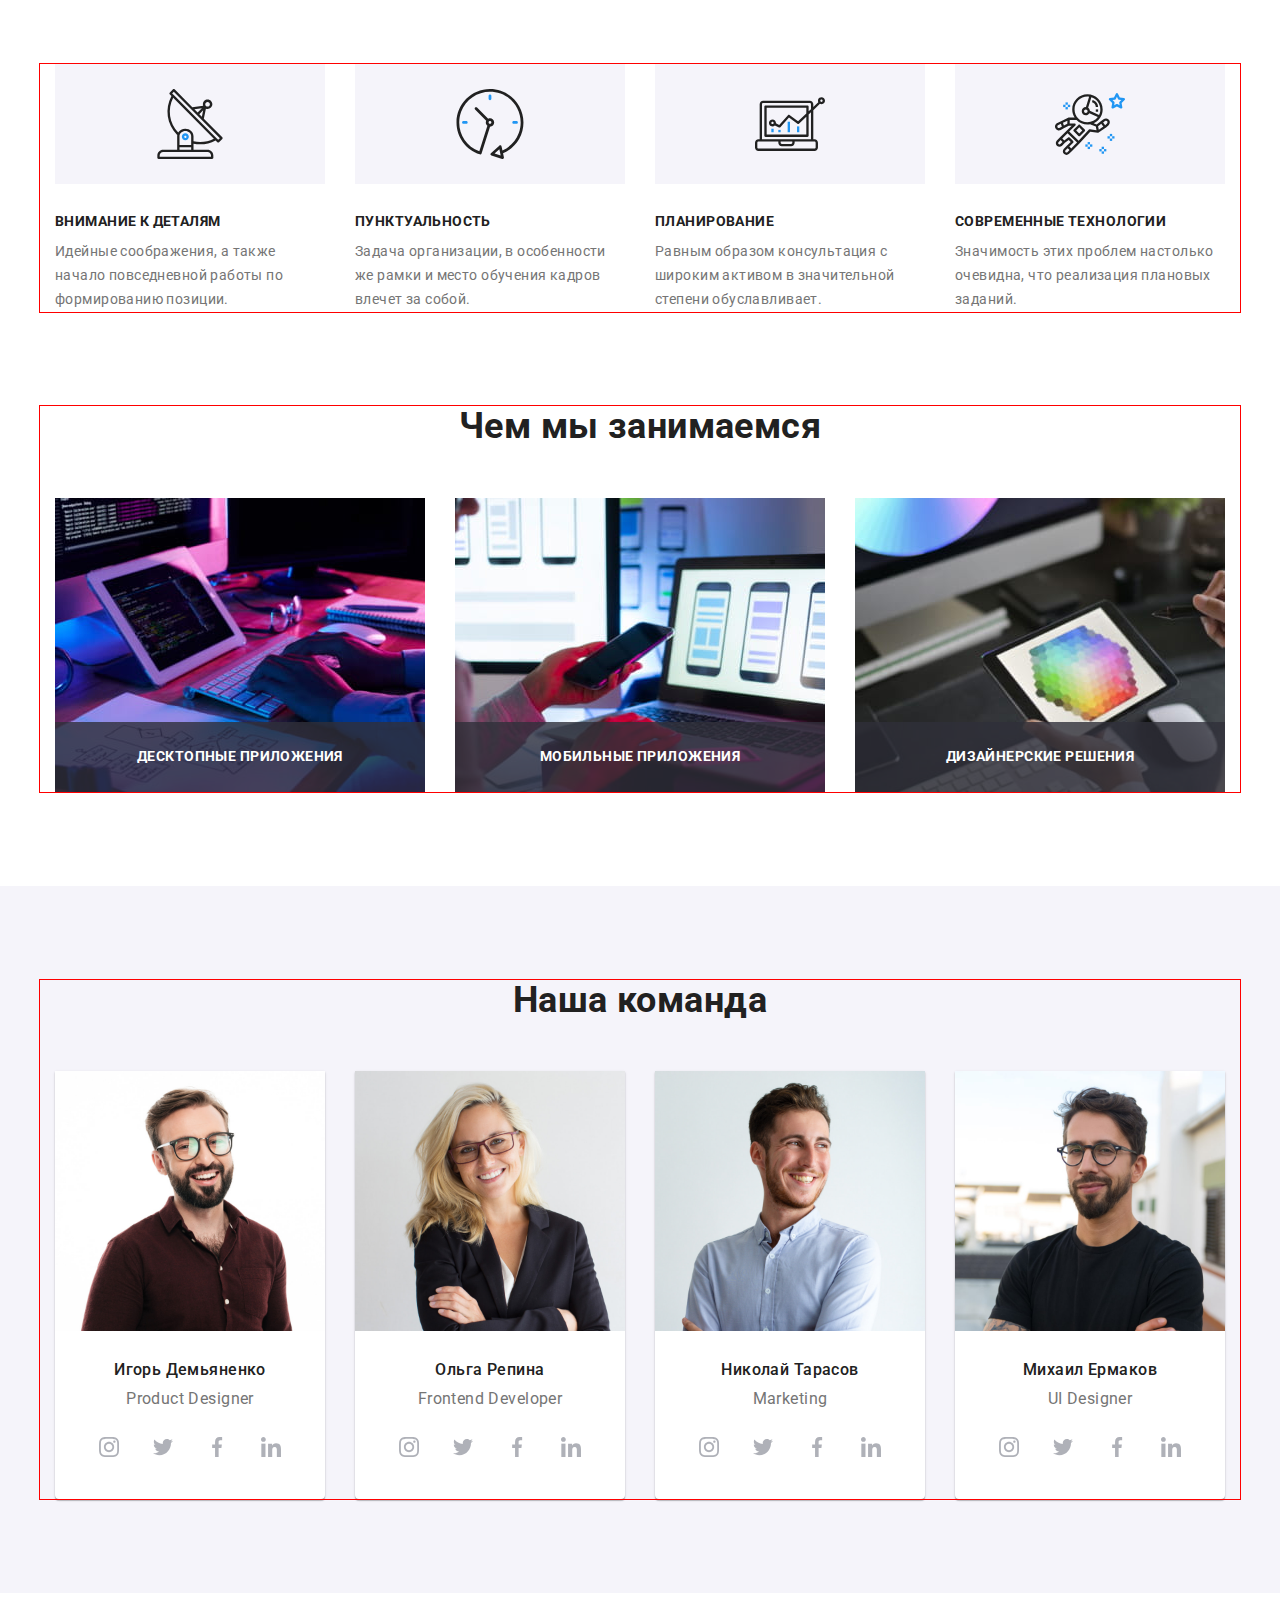
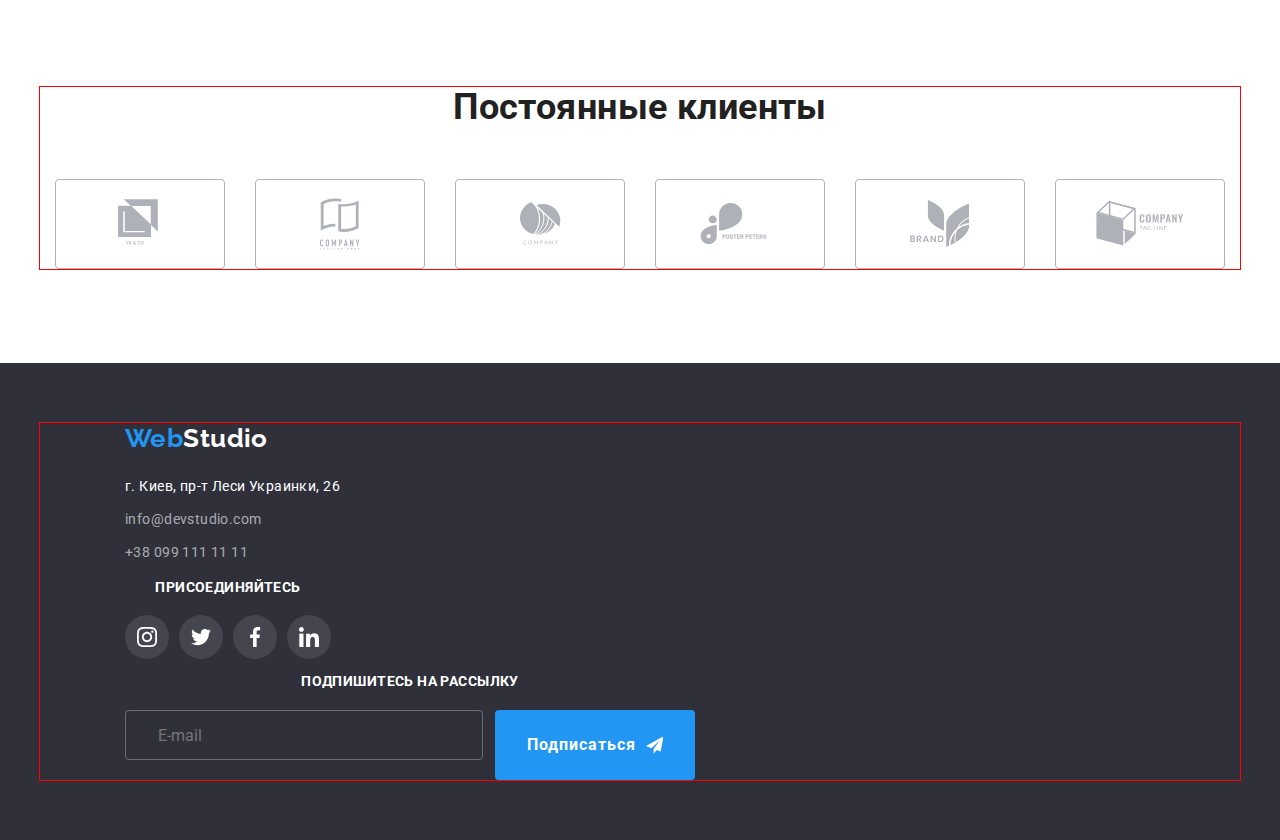
==== index.html @ ced97979 "adds" ====
<!DOCTYPE html>
<html lang="ru">
<head>
    <meta charset="UTF-8">
    <meta http-equiv="X-UA-Compatible" content="IE=edge">
    <meta name="viewport" content="width=device-width, initial-scale=1.0">
    <title>Студия</title>
    <link rel="preconnect" href="https://fonts.gstatic.com">
    <link href="https://fonts.googleapis.com/css2?family=Raleway:wght@700&family=Roboto:wght@400;500;700;900&display=swap"
        rel="stylesheet" />
    <link rel="stylesheet" href="https://cdnjs.cloudflare.com/ajax/libs/modern-normalize/0.2.0/modern-normalize.min.css" />
    <link rel="stylesheet" href="./css/main.min.css"/>
</head>

<body class="modal-open">
  <!--Шапка сайта-->
  <!-- <header class="header">
      <div class="container header-content">
        <nav class="all-nav">
            <a class="logo" href="./index.html"><span class="logo--web">Web</span>Studio</a>
            <ul class="list nav-list">
                <li class="nav-list__item"><a href="./index.html" class="nav-list__link link link--current">Студия</a></li>
                <li class="nav-list__item"><a href="./portfolio.html" class="nav-list__link link">Портфолио</a></li>
                <li class="nav-list__item"><a href="#our-contacts" class="nav-list__link link" >Контакты</a></li>
            </ul>
        </nav>
        
        <ul class="list contacts-list">
            <li class="contacts-list__item"><a class="contacts contacts-list__link" href="mailto:info@devstudio.com">
                <svg class="contacts-list__icon" width="16px" height="12px"> 
                    <use href="./images/sprite.svg#icon-envelope"></use>
                </svg>
                info@devstudio.com</a></li>
            <li class="contacts-list__item"><a class="contacts contacts-list__link" href="tel:+380961111111">
                <svg class="contacts-list__icon" width="10px" height="16px">
                    <use href="./images/sprite.svg#icon-tel"></use>
                </svg>
                +38 096 111 11 11</a></li>
        </ul>
      </div>
  </header>   -->

  <main>
    <!--Герой-->
    <!-- <section class="hero overlay">
        <div class="container">
            <h1 class="hero__title">Эффективные решения для вашего бизнеса</h1>
            <button data-modal-open class="button button--order" type="button">Заказать услугу</button>
        </div> -->
        
    <!-- </section> -->
    
    <!--Преимущества-->
    <section class="section">
        <div class="container">
            <h2 class="visually-hidden">Наши преимущества</h2>
            
            <ul class="list benefits-list grid ">
                <li class="benefits-list__item icon-antenna grid__item">
                    <h3 class="benefits-list__header">Внимание к деталям</h3>
                    <p>
                        Идейные соображения, а также начало повседневной работы по формированию позиции.
                    </p>
                </li>
                <li class="benefits-list__item icon-clock grid__item">
                    <h3 class="benefits-list__header">Пунктуальность</h3>
                    <p>
                        Задача организации, в особенности же рамки и место обучения кадров влечет за собой.
                    </p>
                </li>
                <li class="benefits-list__item icon-diagram grid__item">
                    <h3 class="benefits-list__header">Планирование</h3>
                    <p>
                        Равным образом консультация с широким активом в значительной степени обуславливает.
                    </p>
                </li>
                <li class="benefits-list__item icon-astronaut grid__item">
                    <h3 class="benefits-list__header">Современные технологии</h3>
                    <p>
                        Значимость этих проблем настолько очевидна, что реализация плановых заданий.
                    </p>
                </li>
            </ul>
        </div>
        
    </section>
    
    <!--Чем мы занимаемся-->
    <section class="work-examples">
       <div class="container">
           <h2 class="section-title">Чем мы занимаемся</h2>
    <ul class="list work-examples__list">
        <li class="work-examples__item"><img  src="./images/box1.jpg" alt="Процесс создания сайта" width="370" />
        <div class="work-examples__text-box">
            <p class="work-examples__text">десктопные приложения</p>
        </div>
        </li>
        <li class="work-examples__item"><img src="./images/box2.jpg" alt="Оптимизация сайта под мобильный телефон" width="370" />
        <div class="work-examples__text-box">
            <p class="work-examples__text">мобильные приложения</p>
        </div>
        </li>
        <li class="work-examples__item"><img src="./images/box3.jpg" alt="Выбор цвета на планшете" width="370" />
        <div class="work-examples__text-box">
            <p class="work-examples__text">дизайнерские решения</p>
        </div>
        </li>
    </ul>
</div>
    </section>
    
    <!--Наша команда-->
    <section class="section team">
        <div class="container">
            <h2 class="section-title">Наша команда</h2>
            <ul class="list team__list grid">
                <li class="team__item grid__item">
                    <img src="./images/img1.jpg" alt="Игорь Демьяненко" width="270" />
                    <div class="team__footer">
                        <h3 class="team__name">Игорь Демьяненко</h3>
                        <p class="team__position" lang="en">Product Designer</p>
                        <ul class="list social-links">
                            <li class="social-links__item">
                                <a class="social-links__link" href="" aria-label="Ссылка на instagram" target="blank" rel="noreferrer noopener">
                                    <svg class="social-links__icon" width="20px" height="20px">
                                        <use href="./images/sprite.svg#icon-instagram"></use>
                                    </svg>
                                </a>
                            </li>
                            <li class="social-links__item">
                                <a class="social-links__link" href="" aria-label="Ссылка на twitter" target="blank" rel="noreferrer noopener">
                                    <svg class="social-links__icon" width="20px" height="20px">
                                        <use href="./images/sprite.svg#icon-twitter"></use>
                                    </svg>
                                </a>
                            </li>
                            <li class="social-links__item">
                                <a class="social-links__link" href="" aria-label="Ссылка на facebook" target="blank" rel="noreferrer noopener">
                                    <svg class="social-links__icon" width="20px" height="20px">
                                        <use href="./images/sprite.svg#icon-facebook"></use>
                                    </svg>
                                </a>
                            </li>
                            <li class="social-links__item">
                                <a class="social-links__link" href="" aria-label="Ссылка на linkedin" target="blank" rel="noreferrer noopener">
                                    <svg class="social-links__icon" width="20px" height="20px">
                                        <use href="./images/sprite.svg#icon-linkedin"></use>
                                    </svg>
                                </a>
                            </li>
                        </ul>
                    </div>
                   
                </li>
                <li class="team__item grid__item">
                    <img src="./images/img2.jpg" alt="Ольга Репина" width="270" />
                    <div class="team__footer">
                        <h3 class="team__name">Ольга Репина</h3>
                        <p class="team__position" lang="en">Frontend Developer</p>
                        <ul class="list social-links">
                            <li class="social-links__item">
                                <a class="social-links__link" href="" aria-label="Ссылка на instagram" target="blank" rel="noreferrer noopener">
                                    <svg class="social-links__icon" width="20px" height="20px">
                                        <use href="./images/sprite.svg#icon-instagram"></use>
                                    </svg>
                                </a>
                            </li>
                            <li class="social-links__item">
                                <a class="social-links__link" href="" aria-label="Ссылка на twitter" target="blank" rel="noreferrer noopener">
                                    <svg class="social-links__icon" width="20px" height="20px">
                                        <use href="./images/sprite.svg#icon-twitter"></use>
                                    </svg>
                                </a>
                            </li>
                            <li class="social-links__item">
                                <a class="social-links__link" href="" aria-label="Ссылка на facebook" target="blank" rel="noreferrer noopener">
                                    <svg class="social-links__icon" width="20px" height="20px">
                                        <use href="./images/sprite.svg#icon-facebook"></use>
                                    </svg>
                                </a>
                            </li>
                            <li class="social-links__item">
                                <a class="social-links__link" href="" aria-label="Ссылка на linkedin" target="blank" rel="noreferrer noopener">
                                    <svg class="social-links__icon" width="20px" height="20px">
                                        <use href="./images/sprite.svg#icon-linkedin"></use>
                                    </svg>
                                </a>
                            </li>
                        </ul>
                    </div>
                    
                </li>
                <li class="team__item grid__item">
                    <img src="./images/img3.jpg" alt="Николай Тарасов" width="270" />
                    <div class="team__footer">
                        <h3 class="team__name">Николай Тарасов</h3>
                        <p class="team__position" lang="en">Marketing</p>
                        <ul class="list social-links">
                            <li class="social-links__item">
                                <a class="social-links__link" href="" aria-label="Ссылка на instagram" target="blank" rel="noreferrer noopener">
                                    <svg class="social-links__icon" width="20px" height="20px">
                                        <use href="./images/sprite.svg#icon-instagram"></use>
                                    </svg>
                                </a>
                            </li>
                            <li class="social-links__item">
                                <a class="social-links__link" href="" aria-label="Ссылка на twitter" target="blank" rel="noreferrer noopener">
                                    <svg class="social-links__icon" width="20px" height="20px">
                                        <use href="./images/sprite.svg#icon-twitter"></use>
                                    </svg>
                                </a>
                            </li>
                            <li class="social-links__item">
                                <a class="social-links__link" href="" aria-label="Ссылка на facebook" target="blank" rel="noreferrer noopener">
                                    <svg class="social-links__icon" width="20px" height="20px">
                                        <use href="./images/sprite.svg#icon-facebook"></use>
                                    </svg>
                                </a>
                            </li>
                            <li class="social-links__item">
                                <a class="social-links__link" href="" aria-label="Ссылка на linkedin" target="blank" rel="noreferrer noopener">
                                    <svg class="social-links__icon" width="20px" height="20px">
                                        <use href="./images/sprite.svg#icon-linkedin"></use>
                                    </svg>
                                </a>
                            </li>
                        </ul>
                    </div>
                    
                </li>
                <li class="team__item grid__item">
                    <img src="./images/img4.jpg" alt="Михаил Ермаков" width="270" />
                    <div class="team__footer">
                        <h3 class="team__name">Михаил Ермаков</h3>
                        <p class="team__position" lang="en">UI Designer</p>
                        <ul class="list social-links">
                            <li class="social-links__item">
                                <a class="social-links__link" href="" aria-label="Ссылка на instagram" target="blank" rel="noreferrer noopener">
                                    <svg class="social-links__icon" width="20px" height="20px">
                                        <use href="./images/sprite.svg#icon-instagram"></use>
                                    </svg>
                                </a>
                            </li>
                            <li class="social-links__item">
                                <a class="social-links__link" href="" aria-label="Ссылка на twitter" target="blank" rel="noreferrer noopener">
                                    <svg class="social-links__icon" width="20px" height="20px">
                                        <use href="./images/sprite.svg#icon-twitter"></use>
                                    </svg>
                                </a>
                            </li>
                            <li class="social-links__item">
                                <a class="social-links__link" href="" aria-label="Ссылка на facebook" target="blank" rel="noreferrer noopener">
                                    <svg class="social-links__icon" width="20px" height="20px">
                                        <use href="./images/sprite.svg#icon-facebook"></use>
                                    </svg>
                                </a>
                            </li>
                            <li class="social-links__item">
                                <a class="social-links__link" href="" aria-label="Ссылка на linkedin" target="blank" rel="noreferrer noopener">
                                    <svg class="social-links__icon" width="20px" height="20px">
                                        <use href="./images/sprite.svg#icon-linkedin"></use>
                                    </svg>
                                </a>
                            </li>
                        </ul>
                    </div>
                    
                </li>
            </ul>
        </div>        
    </section>

    <!-- Постоянные клиенты -->

    <section class="section">
        <div class="container">
            <h2 class="section-title">Постоянные клиенты</h2>
            <ul class="list clients-list grid">
                <li class="clients-list__item grid__item">
                    <a class="clients-list__link" href="" target="blank" rel="noreferrer noopener">
                        <svg class="clients-list__icon" width="44px" height="49px">
                            <use href="./images/sprite.svg#icon-logo-1"></use>
                        </svg>
                    </a>
                </li>
                <li class="clients-list__item grid__item">
                    <a class="clients-list__link" href="" target="blank" rel="noreferrer noopener">
                        <svg class="clients-list__icon" width="40px" height="52px">
                            <use href="./images/sprite.svg#icon-logo-2"></use>
                        </svg>
                    </a>
                </li>
                <li class="clients-list__item grid__item">
                    <a class="clients-list__link" href="" target="blank" rel="noreferrer noopener">
                        <svg class="clients-list__icon" width="41px" height="43px">
                            <use href="./images/sprite.svg#icon-logo-3"></use>
                        </svg>
                    </a>
                </li>
                <li class="clients-list__item grid__item">
                    <a class="clients-list__link" href="" target="blank" rel="noreferrer noopener">
                        <svg class="clients-list__icon" width="80px" height="42px">
                            <use href="./images/sprite.svg#icon-logo-4"></use>
                        </svg>
                    </a>
                </li>
                <li class="clients-list__item grid__item">
                    <a class="clients-list__link" href="" target="blank" rel="noreferrer noopener">
                        <svg class="clients-list__icon" width="59px" height="47px">
                            <use href="./images/sprite.svg#icon-logo-5"></use>
                        </svg>
                    </a>
                </li>
                <li class="clients-list__item grid__item">
                    <a class="clients-list__link" href="" target="blank" rel="noreferrer noopener">
                        <svg class="clients-list__icon" width="88px" height="45px">
                            <use href="./images/sprite.svg#icon-logo-6"></use>
                        </svg>
                    </a>
                </li>
            </ul>

            </div>
    </section>
  </main>

 <!--Подвал сайта-->
    <footer class="footer" >
    <div class="container our-contacts" id="our-contacts">
        <div class="footer__info">
            <a class="logo--footer" href="./index.html"><span class="logo--web">Web</span>Studio</a>
            <address class="address">г. Киев, пр-т Леси Украинки, 26</address>
            <ul class="list">
                <li class="address__item"><a class="address__contacts" href="mailto:info@devstudio.com">info@devstudio.com</a>
                </li>
                <li class="address__item"><a class="address__contacts" href="tel:+380991111111">+38 099 111 11 11</a></li>
            </ul>
        </div>
        <div class="social-networks">
            <h2 class="join">присоединяйтесь</h2>
            <ul class="list social-networks__list">
                <li class="social-networks__item">
                    <a class="social-networks__link" href="" aria-label="Ссылка на instagram" target="blank" rel="noreferrer noopener">
                        <svg class="social-networks__icon" width="20px" height="20px">
                            <use href="./images/sprite.svg#icon-instagram-2"></use>
                        </svg>
                    </a>
                </li>
                <li class="social-networks__item">
                    <a class="social-networks__link" href="" aria-label="Ссылка на twitter" target="blank" rel="noreferrer noopener">
                        <svg class="social-networks__icon" width="20px" height="20px">
                            <use href="./images/sprite.svg#icon-twitter-2"></use>
                        </svg>
                    </a>
                </li>
                <li class="social-networks__item">
                    <a class="social-networks__link" href="" aria-label="Ссылка на facebook" target="blank" rel="noreferrer noopener">
                        <svg class="social-networks__icon" width="20px" height="20px">
                            <use href="./images/sprite.svg#icon-facebook-2"></use>
                        </svg>
                    </a>
                </li>
                <li class="social-networks__item">
                    <a class="social-networks__link" href="" aria-label="Ссылка на linkedin" target="blank" rel="noreferrer noopener">
                        <svg class="social-networks__icon" width="20px" height="20px">
                            <use href="./images/sprite.svg#icon-linkedin-2"></use>
                        </svg>
                    </a>
                </li>
            </ul>

        </div>
        <div class="subscribe">
            <h2 class="join join--subs"> Подпишитесь на рассылку</h2>
            <form class="subs-form">
                <input class="subs-form__input" type="email" name="email" placeholder="E-mail" required/>
                <button class="button button--subs" type="submit">Подписаться
                    <svg class="subs-form__icon" width="24px" height="24px">
                        <use href="./images/second-sprite.svg#icon-send"></use>
                    </svg>

                </button>
                
            </form>
        </div>
    </div>
    </footer>

    <!-- Бекдроп и модалка -->
    <div class="backdrop is-hidden" data-modal>
        <div class="modal main-form">
                        
            <button data-modal-close class="button button--close">
                <span class="close">&#10005;</span>
            </button>
            <form>
             <h2 class="main-form__header">Оставьте свои данные, мы вам перезвоним</h2>
                <div class="main-form__item">
                    <label class="main-form__label" for="name">Имя</label>
                    <div class="main-form__field">
                        <input class="main-form__input" type="text" name="name" id="name"/>
                        <svg class="main-form__icon" width="18px" height="18px">
                            <use href="./images/second-sprite.svg#icon-person"></use>
                        </svg>
                    </div>
                </div>
            
            <div class="main-form__item">
                <label class="main-form__label" for="phone">Телефон</label>
                <div class="main-form__field">
                    <input class="main-form__input" type="tel" name="phone" id="phone"/>
                    <svg class="main-form__icon" width="18px" height="18px">
                        <use href="./images/second-sprite.svg#icon-phone-black"></use>
                    </svg>
                </div>
            </div>
            <div class="main-form__item">
                <label class="main-form__label" for="mail">Почта</label>
                <div class="main-form__field">
                    <input class="main-form__input" type="email" name="mail" id="mail"/>
                    <svg class="main-form__icon" width="18px" height="18px">
                        <use href="./images/second-sprite.svg#icon-email-black"></use>
                    </svg>
                </div>
            </div>
            <div class="main-form__item">
                <label class="main-form__label" for="feedback">Комментарий</label>
                <textarea name="feedback" id="feedback" rows="6" placeholder="Введите текст"></textarea>
            </div>

            <div class="agreement">
                <label class="agreement__label">
                <input class="checkbox" type="checkbox" name="agree">
                <span class="agreement__icon">
                   </span>
                <span class="agreement-text"> Соглашаюсь с рассылкой и принимаю
                <a class="agreement__link" href="" target="_blank" rel="noreferrer noopener">Условия договора</a>
                </span>
            </label>
            <button type="submit" class="button btn--send">Отправить</button>
            </div>
        
            </form>
            </div>
          
        </div>
     
    <script src="./js/modal.js"></script>
</body>
</html>
---- css/main.min.css ----
:root{--main-text-color: #757575;--title-color: #212121;--background-text-color: #ffffff;--special-text-color: #2196f3;--white-bg-color: #ffffff;--dark-bg-color: #2f303a;--second-bg-color: #f5f4fa;--third-bg-color: #2196f3;--icon-color: #afb1b8}html{box-sizing:border-box}*,*::before,*::after{box-sizing:inherit}body{font-family:'Roboto', sans-serif;font-style:normal;font-weight:400;font-size:14px;line-height:1.71;letter-spacing:0.03em;background-color:var(--white-bg-color);color:var(--main-text-color)}h1,h2,h3,h4,h5,h6,p{margin-top:0}p{margin:0}img{display:block;max-width:100%;height:auto}a{text-decoration:none;color:var(--main-text-color)}.visually-hidden{position:absolute !important;clip:rect(1px 1px 1px 1px);clip:rect(1px, 1px, 1px, 1px);padding:0 !important;border:0 !important;height:1px !important;width:1px !important;overflow:hidden;margin:0}.list{margin-top:0;margin-bottom:0;padding-left:0;list-style:none}.hero__title,.benefits-list__header{text-transform:uppercase}.container{max-width:100%;padding-right:15px;padding-left:15px;margin-right:auto;margin-left:auto;outline:1px solid red}@media screen and (min-width: 480px){.container{max-width:480px}}@media screen and (min-width: 768px){.container{max-width:768px}}@media screen and (min-width: 1200px){.container{max-width:1200px}}.section{padding-top:60px;padding-bottom:60px}@media screen and (min-width: 1200px){.section{padding-top:94px;padding-bottom:94px}}.section-title{font-size:36px;line-height:1.16;text-align:center;color:var(--title-color)}@media screen and (min-width: 1200px){.section-title{margin-bottom:50px}}.grid{display:flex;flex-wrap:wrap;margin-left:-30px;margin-top:-30px}.grid__item{flex-basis:calc((100% - 30px * var(--grid__item)) / var(--grid__item));margin-left:30px;margin-top:30px}.header{border-bottom:1px solid #ececec}.header-content{display:flex;align-items:center}.all-nav{display:flex}.nav-list{display:flex;margin-left:93px}.nav-list__link{display:block;padding-top:32px;padding-bottom:32px}.nav-list__item:not(:last-child){margin-right:50px}.link{color:var(--title-color);transition:color 250ms cubic-bezier(0.4, 0, 0.2, 1)}.link--current{position:relative}.link--current::after{position:absolute;left:0;bottom:0;content:'';width:100%;height:4px;background-color:var(--third-bg-color);border-radius:2px}.contacts-list{display:flex;margin-left:auto}.contacts-list__item:not(:last-child){margin-right:50px}.link,.contacts{font-weight:500;font-size:14px;line-height:1.14;letter-spacing:0.02em;text-decoration:none}.link:hover,.link:focus,.contacts:hover,.contacts:focus{color:var(--special-text-color)}.contacts-list__link{color:inherit;padding-top:32px;padding-bottom:32px;transition:color 250ms cubic-bezier(0.4, 0, 0.2, 1)}.contacts-list__icon{margin-right:10px;display:inline-flex;fill:currentColor;transition:fill 250ms cubic-bezier(0.4, 0, 0.2, 1)}.contacts-list__icon:hover,.contacts-list__icon:focus{fill:var(--special-text-color)}.logo{display:block;padding-top:24px;padding-bottom:25px;color:#000000}.logo--web{color:var(--special-text-color)}.logo--footer{color:var(--white-bg-color)}.logo,.logo--footer{font-family:'Raleway', sans-serif;font-weight:700;font-size:26px;line-height:1.19;text-decoration:none}.hero{text-align:center;padding-top:200px;padding-bottom:200px;background-color:var(--dark-bg-color)}.overlay{max-width:1600px;height:600px;background-image:linear-gradient(to right, rgba(47,48,58,0.4), rgba(47,48,58,0.4)),url(../images/bg-img.jpg);background-position:center;margin-left:auto;margin-right:auto}.hero__title{font-weight:900;font-size:44px;line-height:1.36;text-align:center;letter-spacing:0.06em;color:var(--background-text-color);width:696px;margin:0 auto 30px}@media screen and (min-width: 768px){.benefits-list{display:flex}}@media screen and (min-width: 768px) and (max-width: 1199.98px){.benefits-list{flex-wrap:wrap}}.benefits-list__item{width:100%}.benefits-list__item::before{content:'';display:block;height:120px;background-size:70px 70px;background-repeat:no-repeat;background-position:center;background-color:var(--second-bg-color);margin-bottom:30px}@media screen and (min-width: 768px) and (max-width: 1199.98px){.benefits-list__item{--grid__item: 2}}@media screen and (min-width: 1200px){.benefits-list__item{--grid__item: 4;margin-top:0px}}.icon-antenna::before{background-image:url(../images/icons/antenna.svg)}.icon-clock::before{background-image:url(../images/icons/clock.svg)}.icon-diagram::before{background-image:url(../images/icons/diagram.svg)}.icon-astronaut::before{background-image:url(../images/icons/astronaut.svg)}.benefits-list__header{font-size:14px;line-height:1.14;margin-bottom:10px;color:var(--title-color)}@media screen and (max-width: 767.98px){.benefits-list__header{text-align:center}}.work-examples{padding-bottom:94px}@media screen and (max-width: 1199.98px){.work-examples{display:none}}.work-examples__list{display:flex}.work-examples__item:not(:last-child){margin-right:30px}.work-examples__item{position:relative}.work-examples__text-box{position:absolute;width:370px;height:70px;bottom:0;left:0;background-color:rgba(47,48,58,0.8)}.work-examples__text{font-weight:bold;font-size:14px;line-height:1.14;text-align:center;text-transform:uppercase;color:var(--background-text-color);padding-top:27px;padding-bottom:27px}.team__list{text-align:center}@media screen and (min-width: 768px){.team__list{display:flex}}@media screen and (max-width: 1199.98px){.team__list{flex-wrap:wrap}}.team__item{background-color:var(--white-bg-color);text-align:center;box-shadow:0px 1px 3px rgba(0,0,0,0.12),0px 1px 1px rgba(0,0,0,0.14),0px 2px 1px rgba(0,0,0,0.2);border-radius:0px 0px 4px 4px}@media screen and (min-width: 480px){.team__item{--grid__item: 1}}@media screen and (min-width: 768px){.team__item{--grid__item: 2}}@media screen and (min-width: 1200px){.team__item{--grid__item: 4}}.team__name{font-weight:500;font-size:16px;padding-bottom:10px;margin:0;color:var(--title-color)}.team__position{font-size:16px}.team__footer{padding-top:30px;padding-bottom:30px}.team{background-color:var(--second-bg-color)}.team__name,.team__position{line-height:1.18;text-align:center}.social-links{margin-top:16px;display:inline-flex}.social-links__link{display:flex;justify-content:center;align-items:center;width:44px;height:44px;border-radius:50%;transition:background-color 250ms cubic-bezier(0.4, 0, 0.2, 1)}.social-links__link:hover,.social-links__link:focus{background-color:var(--third-bg-color);outline:none}.social-links__icon{fill:var(--icon-color);transition:fill 250ms cubic-bezier(0.4, 0, 0.2, 1)}.social-links__item:not(:last-child){margin-right:10px}.social-links__link:hover .social-links__icon,.social-links__link:focus .social-links__icon{fill:var(--white-bg-color);outline:none}.clients-list{display:flex;flex-wrap:wrap;justify-content:center}.clients-list__link{display:flex;justify-content:center;align-items:center;width:100%;height:90px;border:1px solid var(--icon-color);border-radius:4px;transition:border 250ms cubic-bezier(0.4, 0, 0.2, 1)}.clients-list__link:hover,.clients-list__link:focus{border:1px solid var(--third-bg-color);outline:none}.clients-list__icon{fill:var(--icon-color);transition:fill 250ms cubic-bezier(0.4, 0, 0.2, 1)}@media screen and (max-width: 767.98px){.clients-list__item{--grid__item: 2}}@media screen and (min-width: 768px){.clients-list__item{--grid__item: 3}}@media screen and (min-width: 1200px){.clients-list__item{--grid__item: 6}}.clients-list__link:hover .clients-list__icon,.clients-list__link:focus .clients-list__icon{fill:var(--third-bg-color)}.footer{padding-top:60px;padding-bottom:60px;background-color:var(--dark-bg-color)}@media screen and (max-width: 767.98px){.footer__info{display:flex;flex-direction:column;justify-content:center;align-items:center;text-align:center;margin-right:auto;margin-left:auto;margin-bottom:60px}}.join{font-size:14px;line-height:1.14;text-transform:uppercase;margin-bottom:20px;color:var(--background-text-color)}.join--subs{margin-left:auto;margin-right:auto}.address{font-style:normal;color:var(--background-text-color);margin-top:20px}.address__contacts{color:rgba(255,255,255,0.6);text-decoration:none;transition:color 250ms cubic-bezier(0.4, 0, 0.2, 1)}.address__contacts:hover,.address__contacts:focus{color:var(--special-text-color)}.address__item{margin-top:9px}@media screen and (min-width: 480px){.our-contacts{display:flex;flex-direction:column;align-content:space-between;justify-content:space-between}}@media screen and (min-width: 768px){.our-contacts{display:flex;align-items:baseline;justify-content:space-between}}@media screen and (min-width: 1200px){.our-contacts{display:flex;align-items:baseline;justify-content:space-between}}.social-networks{display:flex;flex-direction:column;justify-content:center;align-items:center;text-align:center;margin-right:auto;margin-left:auto}@media screen and (max-width: 767.98px){.social-networks{margin-bottom:60px}}@media screen and (min-width: 1200px){.social-networks{margin-left:70px;padding-top:15px}}.social-networks__list{display:inline-flex}.social-networks__link{display:flex;justify-content:center;align-items:center;width:44px;height:44px;border-radius:50%;background-color:rgba(255,255,255,0.1);transition:background-color 250ms cubic-bezier(0.4, 0, 0.2, 1)}.social-networks__link:hover,.social-networks__link:focus{background-color:var(--third-bg-color)}.social-networks__item:not(:last-child){margin-right:10px}.social-networks__icon,.subs-form__icon{fill:var(--white-bg-color)}.subscribe{text-align:center}@media screen and (min-width: 1200px){.subscribe{margin-left:70px;padding-top:15px}}.subs-form{display:flex}@media screen and (max-width: 767.98px){.subs-form{flex-direction:column;text-align:center}}.subs-form__input{width:100%;margin-bottom:20px;height:50px;font-size:16px;line-height:1.25;background-color:transparent;color:var(--background-text-color);border:1px solid rgba(255,255,255,0.3);border-radius:4px}@media screen and (min-width: 1200px){.subs-form__input{width:358px;margin-right:12px;margin-bottom:20px;padding-bottom:15px;padding-top:15px;padding-left:16px}}.subs-form__input::placeholder{padding-left:16px}.button--subs{display:flex;align-items:center;width:200px;margin-left:auto;margin-right:auto}.subs-form__icon{margin-left:10px}.backdrop{position:fixed;top:0;left:0;width:100%;height:100%;background-color:rgba(0,0,0,0.2);opacity:1;transition:opacity 250ms cubic-bezier(0.4, 0, 0.2, 1)}.backdrop.is-hidden{opacity:0;pointer-events:none}.backdrop.is-hidden .modal{transform:translate(-50%, 100%);opacity:0}.modal{position:absolute;max-width:450px;left:50%;top:50%;transform:translate(-50%, -50%);opacity:1;background-color:var(--white-bg-color);box-shadow:0px 1px 3px rgba(0,0,0,0.12),0px 1px 1px rgba(0,0,0,0.14),0px 2px 1px rgba(0,0,0,0.2);border-radius:4px;transition:opacity 250ms cubic-bezier(0.4, 0, 0.2, 1),transform 250ms cubic-bezier(0.4, 0, 0.2, 1)}@media screen and (min-width: 1200px){.modal{width:528px;height:581px}}.button--close{position:absolute;top:0;right:0;width:30px;height:30px;background-color:var(--white-bg-color);border:1px solid rgba(0,0,0,0.1);border-radius:50%;margin-left:auto;margin-right:8px;margin-top:8px}.button--close:hover,.button--close:focus{cursor:pointer}.close{color:#000000}.button--close:hover .close,.button--close:focus .close{color:var(--background-text-color)}.main-form{position:relative;align-items:center;padding:40px}.main-form__header{font-weight:bold;font-size:20px;line-height:1.15;text-align:center;color:#212121;margin-bottom:12px}.main-form__item{display:flex;flex-direction:column}.main-form__label{font-size:12px;line-height:1.16;letter-spacing:0.01em;color:#757575}.main-form__field{position:relative;margin-top:4px;margin-bottom:10px}.main-form__field:focus-within{fill:var(--third-bg-color)}.main-form__input:focus-within,textarea{border:1px solid #2196f3;outline-color:#2196f3}.main-form__icon{position:absolute;top:50%;left:12px;transform:translateY(-50%);transition:fill 250ms cubic-bezier(0.4, 0, 0.2, 1)}.main-form__input{width:100%;height:40px;padding-left:42px;border:1px solid rgba(33,33,33,0.2);box-sizing:border-box;border-radius:4px;transition:all 250ms cubic-bezier(0.4, 0, 0.2, 1)}textarea{width:100%;border-width:2px;border-radius:4px;padding:12px 16px;border-color:rgba(33,33,33,0.2);resize:none;margin-top:4px;margin-bottom:20px}textarea:placeholder-shown{font-size:14px;line-height:1.14;letter-spacing:0.01em;color:rgba(117,117,117,0.5)}.agreement{display:flex;flex-direction:column;align-items:center}.agreement__label{display:flex;align-items:center}.agreement__link{color:var(--special-text-color);text-decoration:underline}.agreement-text{margin-left:7px}.btn--send{margin-top:30px}.checkbox{position:absolute;width:1px;height:1px;margin:-1px;border:0;padding:0;clip:rect(0 0 0 0);overflow:hidden}.agreement__icon{display:inline-block;width:16px;height:15px;background-image:url(../images/icons/rect.svg);background-size:contain;background-origin:border-box;transition:all 250ms cubic-bezier(0.4, 0, 0.2, 1)}.checkbox:checked+.agreement__icon{display:inline-block;width:16px;height:15px;border-radius:4px;background-color:var(--third-bg-color);background-image:url(../images/icons/icon-check.svg);background-size:contain;background-origin:border-box}.filter{display:flex;flex-wrap:wrap;justify-content:start}@media screen and (min-width: 480px){.filter{margin-bottom:40px}}@media screen and (min-width: 768px){.filter{margin-bottom:30px;justify-content:center}}@media screen and (min-width: 1200px){.filter{margin-bottom:50px}}.filter__item{outline:none}@media screen and (max-width: 767.98px){.filter__item{padding-bottom:15px}}.filter__item:nth-child(n+4){padding-bottom:0}.filter__item:not(:last-child){margin-right:8px}.portfolio{border:1px solid #eeeeee;background:#ffffff;transition:box-shadow 250ms cubic-bezier(0.4, 0, 0.2, 1)}@media screen and (min-width: 480px){.portfolio{--grid__item: 1}}@media screen and (min-width: 768px){.portfolio{--grid__item: 2}}@media screen and (min-width: 1200px){.portfolio{--grid__item: 3}}.portfolio__img{position:relative;overflow:hidden}.portfolio__overlay{display:inline-block;position:absolute;width:100%;height:100%;top:0;left:0;transform:translateY(100%);background-color:rgba(33,150,243,0.9);transition:transform 250ms cubic-bezier(0.4, 0, 0.2, 1)}.portfolio__overlay-text{font-size:18px;line-height:1.55;color:var(--background-text-color);padding:63px 24px 63px 24px}.portfolio:hover .portfolio__overlay,.portfolio:focus .portfolio__overlay{transform:translateY(0)}.portfolio__footer{border:1px solid #eeeeee;padding:20px 24px 20px 20px}.portfolio__name{font-size:18px;line-height:2;letter-spacing:0.06em;color:var(--title-color);margin-bottom:4px}.portfolio__description{font-size:16px;line-height:1.87}.portfolio:hover,.portfolio:focus,.portfolio__link:hover,.portfolio__link:focus{box-shadow:0px 1px 1px rgba(0,0,0,0.12),0px 4px 4px rgba(0,0,0,0.06),1px 4px 6px rgba(0,0,0,0.16)}.button--order,.button--subs,.btn--send{font-weight:700;font-size:16px;line-height:1.87;text-align:center;letter-spacing:0.06em;color:var(--background-text-color);background-color:var(--third-bg-color);padding:10px 32px 10px 32px;border:none;border-radius:4px;transition:box-shadow 250ms cubic-bezier(0.4, 0, 0.2, 1)}.button--filter{font-weight:500;font-size:16px;line-height:1.62;text-align:center;color:var(--title-color);background-color:var(--second-bg-color);padding:6px 22px 6px 22px;border:none;border-radius:4px;outline:none;transition:box-shadow 250ms cubic-bezier(0.4, 0, 0.2, 1)}.button-current{color:var(--background-text-color);background-color:var(--third-bg-color)}.button,.button--filter{cursor:pointer}.button--filter:hover,.button--filter:focus{box-shadow:0px 1px 1px rgba(0,0,0,0.12),0px 4px 4px rgba(0,0,0,0.06),1px 4px 6px rgba(0,0,0,0.16)}button:focus,button:hover{background-color:var(--third-bg-color);color:var(--background-text-color);box-shadow:0px 4px 4px rgba(0,0,0,0.15)}
/*# sourceMappingURL=main.min.css.map */
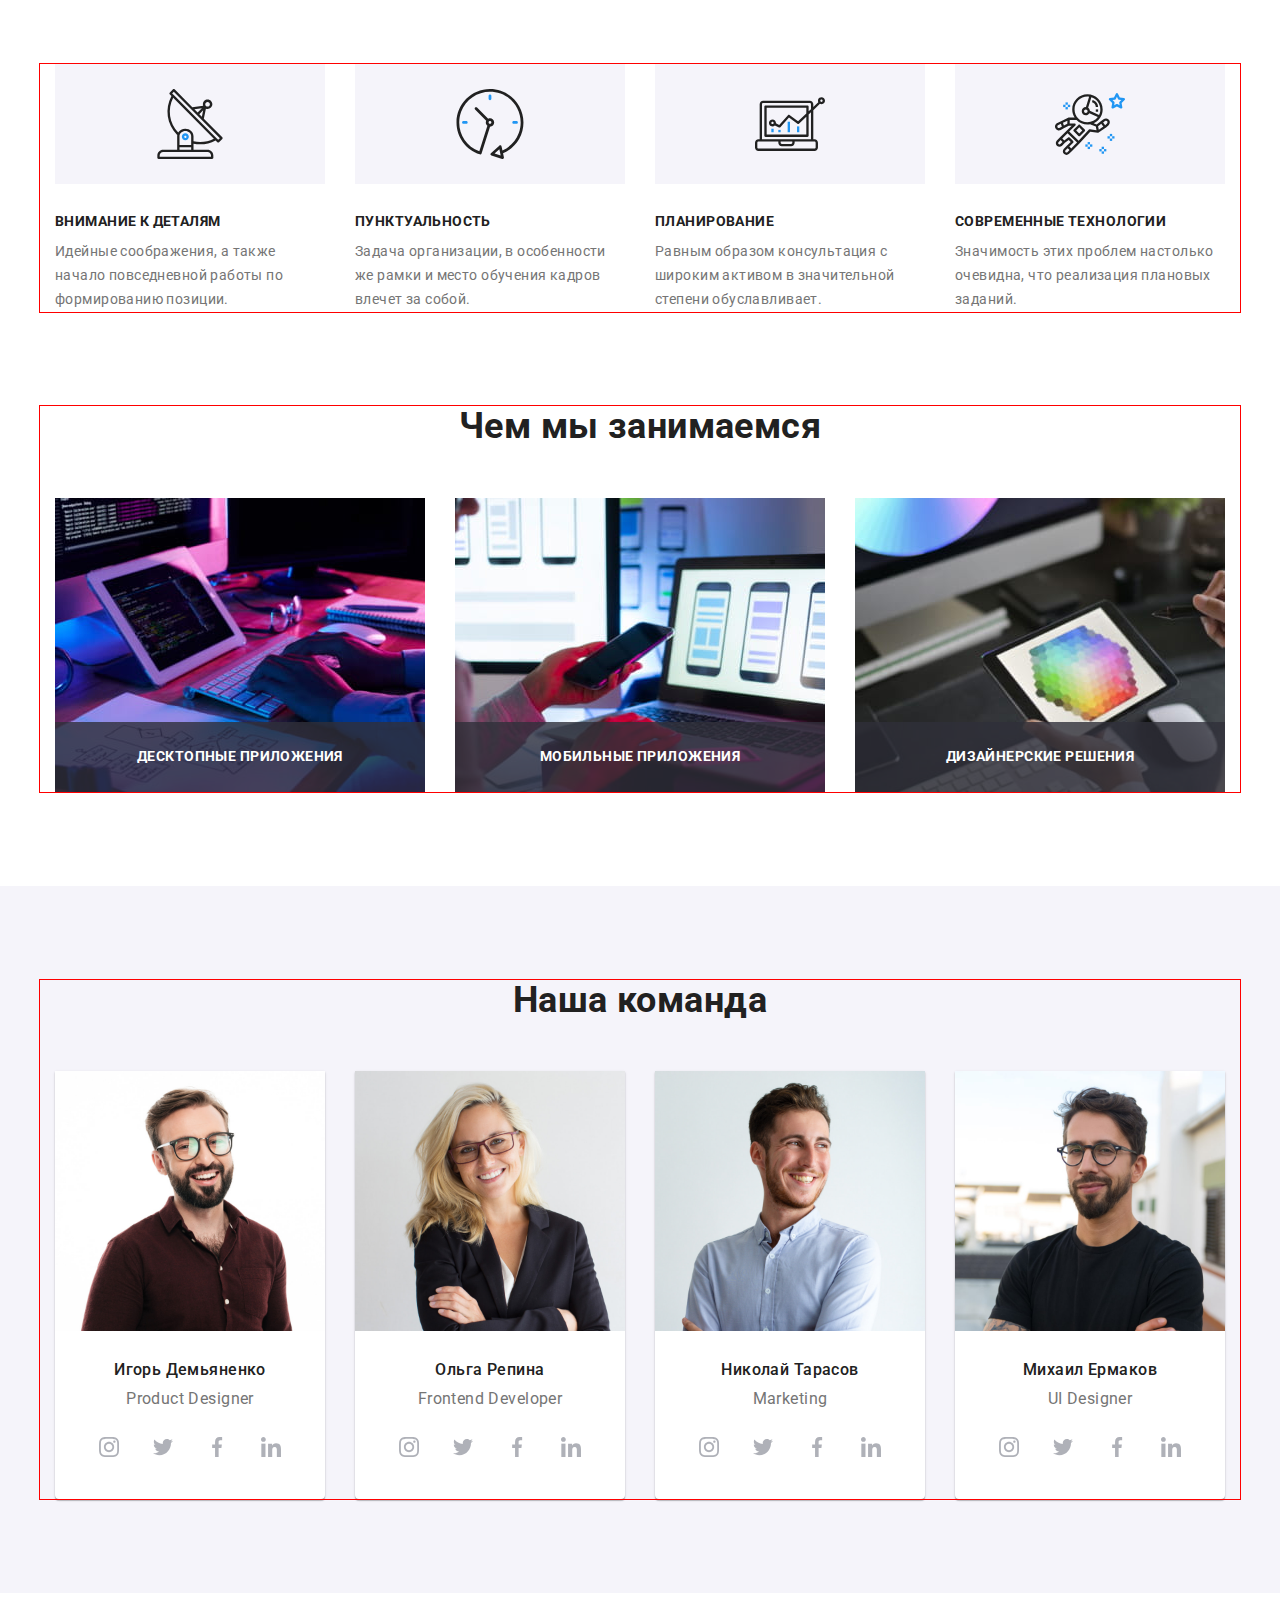
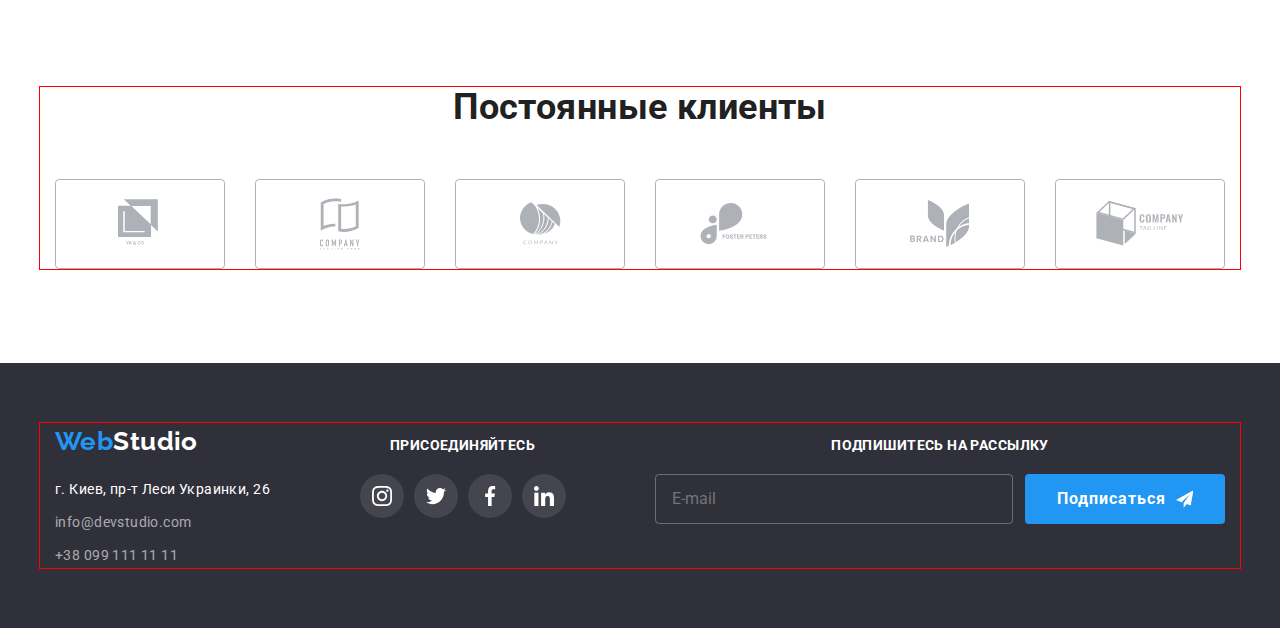
==== commit b2080c35: "footer" ====
--- a/index.html
+++ b/index.html
@@ -327,6 +327,8 @@
  <!--Подвал сайта-->
     <footer class="footer" >
     <div class="container our-contacts" id="our-contacts">
+       
+
         <div class="footer__info">
             <a class="logo--footer" href="./index.html"><span class="logo--web">Web</span>Studio</a>
             <address class="address">г. Киев, пр-т Леси Украинки, 26</address>
@@ -340,36 +342,41 @@
             <h2 class="join">присоединяйтесь</h2>
             <ul class="list social-networks__list">
                 <li class="social-networks__item">
-                    <a class="social-networks__link" href="" aria-label="Ссылка на instagram" target="blank" rel="noreferrer noopener">
+                    <a class="social-networks__link" href="" aria-label="Ссылка на instagram" target="blank"
+                        rel="noreferrer noopener">
                         <svg class="social-networks__icon" width="20px" height="20px">
                             <use href="./images/sprite.svg#icon-instagram-2"></use>
                         </svg>
                     </a>
                 </li>
                 <li class="social-networks__item">
-                    <a class="social-networks__link" href="" aria-label="Ссылка на twitter" target="blank" rel="noreferrer noopener">
+                    <a class="social-networks__link" href="" aria-label="Ссылка на twitter" target="blank"
+                        rel="noreferrer noopener">
                         <svg class="social-networks__icon" width="20px" height="20px">
                             <use href="./images/sprite.svg#icon-twitter-2"></use>
                         </svg>
                     </a>
                 </li>
                 <li class="social-networks__item">
-                    <a class="social-networks__link" href="" aria-label="Ссылка на facebook" target="blank" rel="noreferrer noopener">
+                    <a class="social-networks__link" href="" aria-label="Ссылка на facebook" target="blank"
+                        rel="noreferrer noopener">
                         <svg class="social-networks__icon" width="20px" height="20px">
                             <use href="./images/sprite.svg#icon-facebook-2"></use>
                         </svg>
                     </a>
                 </li>
                 <li class="social-networks__item">
-                    <a class="social-networks__link" href="" aria-label="Ссылка на linkedin" target="blank" rel="noreferrer noopener">
+                    <a class="social-networks__link" href="" aria-label="Ссылка на linkedin" target="blank"
+                        rel="noreferrer noopener">
                         <svg class="social-networks__icon" width="20px" height="20px">
                             <use href="./images/sprite.svg#icon-linkedin-2"></use>
                         </svg>
                     </a>
                 </li>
             </ul>
-
-        </div>
+        
+        </div>
+       
         <div class="subscribe">
             <h2 class="join join--subs"> Подпишитесь на рассылку</h2>
             <form class="subs-form">
--- a/css/main.min.css
+++ b/css/main.min.css
@@ -1,2 +1,2 @@
-:root{--main-text-color: #757575;--title-color: #212121;--background-text-color: #ffffff;--special-text-color: #2196f3;--white-bg-color: #ffffff;--dark-bg-color: #2f303a;--second-bg-color: #f5f4fa;--third-bg-color: #2196f3;--icon-color: #afb1b8}html{box-sizing:border-box}*,*::before,*::after{box-sizing:inherit}body{font-family:'Roboto', sans-serif;font-style:normal;font-weight:400;font-size:14px;line-height:1.71;letter-spacing:0.03em;background-color:var(--white-bg-color);color:var(--main-text-color)}h1,h2,h3,h4,h5,h6,p{margin-top:0}p{margin:0}img{display:block;max-width:100%;height:auto}a{text-decoration:none;color:var(--main-text-color)}.visually-hidden{position:absolute !important;clip:rect(1px 1px 1px 1px);clip:rect(1px, 1px, 1px, 1px);padding:0 !important;border:0 !important;height:1px !important;width:1px !important;overflow:hidden;margin:0}.list{margin-top:0;margin-bottom:0;padding-left:0;list-style:none}.hero__title,.benefits-list__header{text-transform:uppercase}.container{max-width:100%;padding-right:15px;padding-left:15px;margin-right:auto;margin-left:auto;outline:1px solid red}@media screen and (min-width: 480px){.container{max-width:480px}}@media screen and (min-width: 768px){.container{max-width:768px}}@media screen and (min-width: 1200px){.container{max-width:1200px}}.section{padding-top:60px;padding-bottom:60px}@media screen and (min-width: 1200px){.section{padding-top:94px;padding-bottom:94px}}.section-title{font-size:36px;line-height:1.16;text-align:center;color:var(--title-color)}@media screen and (min-width: 1200px){.section-title{margin-bottom:50px}}.grid{display:flex;flex-wrap:wrap;margin-left:-30px;margin-top:-30px}.grid__item{flex-basis:calc((100% - 30px * var(--grid__item)) / var(--grid__item));margin-left:30px;margin-top:30px}.header{border-bottom:1px solid #ececec}.header-content{display:flex;align-items:center}.all-nav{display:flex}.nav-list{display:flex;margin-left:93px}.nav-list__link{display:block;padding-top:32px;padding-bottom:32px}.nav-list__item:not(:last-child){margin-right:50px}.link{color:var(--title-color);transition:color 250ms cubic-bezier(0.4, 0, 0.2, 1)}.link--current{position:relative}.link--current::after{position:absolute;left:0;bottom:0;content:'';width:100%;height:4px;background-color:var(--third-bg-color);border-radius:2px}.contacts-list{display:flex;margin-left:auto}.contacts-list__item:not(:last-child){margin-right:50px}.link,.contacts{font-weight:500;font-size:14px;line-height:1.14;letter-spacing:0.02em;text-decoration:none}.link:hover,.link:focus,.contacts:hover,.contacts:focus{color:var(--special-text-color)}.contacts-list__link{color:inherit;padding-top:32px;padding-bottom:32px;transition:color 250ms cubic-bezier(0.4, 0, 0.2, 1)}.contacts-list__icon{margin-right:10px;display:inline-flex;fill:currentColor;transition:fill 250ms cubic-bezier(0.4, 0, 0.2, 1)}.contacts-list__icon:hover,.contacts-list__icon:focus{fill:var(--special-text-color)}.logo{display:block;padding-top:24px;padding-bottom:25px;color:#000000}.logo--web{color:var(--special-text-color)}.logo--footer{color:var(--white-bg-color)}.logo,.logo--footer{font-family:'Raleway', sans-serif;font-weight:700;font-size:26px;line-height:1.19;text-decoration:none}.hero{text-align:center;padding-top:200px;padding-bottom:200px;background-color:var(--dark-bg-color)}.overlay{max-width:1600px;height:600px;background-image:linear-gradient(to right, rgba(47,48,58,0.4), rgba(47,48,58,0.4)),url(../images/bg-img.jpg);background-position:center;margin-left:auto;margin-right:auto}.hero__title{font-weight:900;font-size:44px;line-height:1.36;text-align:center;letter-spacing:0.06em;color:var(--background-text-color);width:696px;margin:0 auto 30px}@media screen and (min-width: 768px){.benefits-list{display:flex}}@media screen and (min-width: 768px) and (max-width: 1199.98px){.benefits-list{flex-wrap:wrap}}.benefits-list__item{width:100%}.benefits-list__item::before{content:'';display:block;height:120px;background-size:70px 70px;background-repeat:no-repeat;background-position:center;background-color:var(--second-bg-color);margin-bottom:30px}@media screen and (min-width: 768px) and (max-width: 1199.98px){.benefits-list__item{--grid__item: 2}}@media screen and (min-width: 1200px){.benefits-list__item{--grid__item: 4;margin-top:0px}}.icon-antenna::before{background-image:url(../images/icons/antenna.svg)}.icon-clock::before{background-image:url(../images/icons/clock.svg)}.icon-diagram::before{background-image:url(../images/icons/diagram.svg)}.icon-astronaut::before{background-image:url(../images/icons/astronaut.svg)}.benefits-list__header{font-size:14px;line-height:1.14;margin-bottom:10px;color:var(--title-color)}@media screen and (max-width: 767.98px){.benefits-list__header{text-align:center}}.work-examples{padding-bottom:94px}@media screen and (max-width: 1199.98px){.work-examples{display:none}}.work-examples__list{display:flex}.work-examples__item:not(:last-child){margin-right:30px}.work-examples__item{position:relative}.work-examples__text-box{position:absolute;width:370px;height:70px;bottom:0;left:0;background-color:rgba(47,48,58,0.8)}.work-examples__text{font-weight:bold;font-size:14px;line-height:1.14;text-align:center;text-transform:uppercase;color:var(--background-text-color);padding-top:27px;padding-bottom:27px}.team__list{text-align:center}@media screen and (min-width: 768px){.team__list{display:flex}}@media screen and (max-width: 1199.98px){.team__list{flex-wrap:wrap}}.team__item{background-color:var(--white-bg-color);text-align:center;box-shadow:0px 1px 3px rgba(0,0,0,0.12),0px 1px 1px rgba(0,0,0,0.14),0px 2px 1px rgba(0,0,0,0.2);border-radius:0px 0px 4px 4px}@media screen and (min-width: 480px){.team__item{--grid__item: 1}}@media screen and (min-width: 768px){.team__item{--grid__item: 2}}@media screen and (min-width: 1200px){.team__item{--grid__item: 4}}.team__name{font-weight:500;font-size:16px;padding-bottom:10px;margin:0;color:var(--title-color)}.team__position{font-size:16px}.team__footer{padding-top:30px;padding-bottom:30px}.team{background-color:var(--second-bg-color)}.team__name,.team__position{line-height:1.18;text-align:center}.social-links{margin-top:16px;display:inline-flex}.social-links__link{display:flex;justify-content:center;align-items:center;width:44px;height:44px;border-radius:50%;transition:background-color 250ms cubic-bezier(0.4, 0, 0.2, 1)}.social-links__link:hover,.social-links__link:focus{background-color:var(--third-bg-color);outline:none}.social-links__icon{fill:var(--icon-color);transition:fill 250ms cubic-bezier(0.4, 0, 0.2, 1)}.social-links__item:not(:last-child){margin-right:10px}.social-links__link:hover .social-links__icon,.social-links__link:focus .social-links__icon{fill:var(--white-bg-color);outline:none}.clients-list{display:flex;flex-wrap:wrap;justify-content:center}.clients-list__link{display:flex;justify-content:center;align-items:center;width:100%;height:90px;border:1px solid var(--icon-color);border-radius:4px;transition:border 250ms cubic-bezier(0.4, 0, 0.2, 1)}.clients-list__link:hover,.clients-list__link:focus{border:1px solid var(--third-bg-color);outline:none}.clients-list__icon{fill:var(--icon-color);transition:fill 250ms cubic-bezier(0.4, 0, 0.2, 1)}@media screen and (max-width: 767.98px){.clients-list__item{--grid__item: 2}}@media screen and (min-width: 768px){.clients-list__item{--grid__item: 3}}@media screen and (min-width: 1200px){.clients-list__item{--grid__item: 6}}.clients-list__link:hover .clients-list__icon,.clients-list__link:focus .clients-list__icon{fill:var(--third-bg-color)}.footer{padding-top:60px;padding-bottom:60px;background-color:var(--dark-bg-color)}@media screen and (max-width: 767.98px){.footer__info{display:flex;flex-direction:column;justify-content:center;align-items:center;text-align:center;margin-right:auto;margin-left:auto;margin-bottom:60px}}.join{font-size:14px;line-height:1.14;text-transform:uppercase;margin-bottom:20px;color:var(--background-text-color)}.join--subs{margin-left:auto;margin-right:auto}.address{font-style:normal;color:var(--background-text-color);margin-top:20px}.address__contacts{color:rgba(255,255,255,0.6);text-decoration:none;transition:color 250ms cubic-bezier(0.4, 0, 0.2, 1)}.address__contacts:hover,.address__contacts:focus{color:var(--special-text-color)}.address__item{margin-top:9px}@media screen and (min-width: 480px){.our-contacts{display:flex;flex-direction:column;align-content:space-between;justify-content:space-between}}@media screen and (min-width: 768px){.our-contacts{display:flex;align-items:baseline;justify-content:space-between}}@media screen and (min-width: 1200px){.our-contacts{display:flex;align-items:baseline;justify-content:space-between}}.social-networks{display:flex;flex-direction:column;justify-content:center;align-items:center;text-align:center;margin-right:auto;margin-left:auto}@media screen and (max-width: 767.98px){.social-networks{margin-bottom:60px}}@media screen and (min-width: 1200px){.social-networks{margin-left:70px;padding-top:15px}}.social-networks__list{display:inline-flex}.social-networks__link{display:flex;justify-content:center;align-items:center;width:44px;height:44px;border-radius:50%;background-color:rgba(255,255,255,0.1);transition:background-color 250ms cubic-bezier(0.4, 0, 0.2, 1)}.social-networks__link:hover,.social-networks__link:focus{background-color:var(--third-bg-color)}.social-networks__item:not(:last-child){margin-right:10px}.social-networks__icon,.subs-form__icon{fill:var(--white-bg-color)}.subscribe{text-align:center}@media screen and (min-width: 1200px){.subscribe{margin-left:70px;padding-top:15px}}.subs-form{display:flex}@media screen and (max-width: 767.98px){.subs-form{flex-direction:column;text-align:center}}.subs-form__input{width:100%;margin-bottom:20px;height:50px;font-size:16px;line-height:1.25;background-color:transparent;color:var(--background-text-color);border:1px solid rgba(255,255,255,0.3);border-radius:4px}@media screen and (min-width: 1200px){.subs-form__input{width:358px;margin-right:12px;margin-bottom:20px;padding-bottom:15px;padding-top:15px;padding-left:16px}}.subs-form__input::placeholder{padding-left:16px}.button--subs{display:flex;align-items:center;width:200px;margin-left:auto;margin-right:auto}.subs-form__icon{margin-left:10px}.backdrop{position:fixed;top:0;left:0;width:100%;height:100%;background-color:rgba(0,0,0,0.2);opacity:1;transition:opacity 250ms cubic-bezier(0.4, 0, 0.2, 1)}.backdrop.is-hidden{opacity:0;pointer-events:none}.backdrop.is-hidden .modal{transform:translate(-50%, 100%);opacity:0}.modal{position:absolute;max-width:450px;left:50%;top:50%;transform:translate(-50%, -50%);opacity:1;background-color:var(--white-bg-color);box-shadow:0px 1px 3px rgba(0,0,0,0.12),0px 1px 1px rgba(0,0,0,0.14),0px 2px 1px rgba(0,0,0,0.2);border-radius:4px;transition:opacity 250ms cubic-bezier(0.4, 0, 0.2, 1),transform 250ms cubic-bezier(0.4, 0, 0.2, 1)}@media screen and (min-width: 1200px){.modal{width:528px;height:581px}}.button--close{position:absolute;top:0;right:0;width:30px;height:30px;background-color:var(--white-bg-color);border:1px solid rgba(0,0,0,0.1);border-radius:50%;margin-left:auto;margin-right:8px;margin-top:8px}.button--close:hover,.button--close:focus{cursor:pointer}.close{color:#000000}.button--close:hover .close,.button--close:focus .close{color:var(--background-text-color)}.main-form{position:relative;align-items:center;padding:40px}.main-form__header{font-weight:bold;font-size:20px;line-height:1.15;text-align:center;color:#212121;margin-bottom:12px}.main-form__item{display:flex;flex-direction:column}.main-form__label{font-size:12px;line-height:1.16;letter-spacing:0.01em;color:#757575}.main-form__field{position:relative;margin-top:4px;margin-bottom:10px}.main-form__field:focus-within{fill:var(--third-bg-color)}.main-form__input:focus-within,textarea{border:1px solid #2196f3;outline-color:#2196f3}.main-form__icon{position:absolute;top:50%;left:12px;transform:translateY(-50%);transition:fill 250ms cubic-bezier(0.4, 0, 0.2, 1)}.main-form__input{width:100%;height:40px;padding-left:42px;border:1px solid rgba(33,33,33,0.2);box-sizing:border-box;border-radius:4px;transition:all 250ms cubic-bezier(0.4, 0, 0.2, 1)}textarea{width:100%;border-width:2px;border-radius:4px;padding:12px 16px;border-color:rgba(33,33,33,0.2);resize:none;margin-top:4px;margin-bottom:20px}textarea:placeholder-shown{font-size:14px;line-height:1.14;letter-spacing:0.01em;color:rgba(117,117,117,0.5)}.agreement{display:flex;flex-direction:column;align-items:center}.agreement__label{display:flex;align-items:center}.agreement__link{color:var(--special-text-color);text-decoration:underline}.agreement-text{margin-left:7px}.btn--send{margin-top:30px}.checkbox{position:absolute;width:1px;height:1px;margin:-1px;border:0;padding:0;clip:rect(0 0 0 0);overflow:hidden}.agreement__icon{display:inline-block;width:16px;height:15px;background-image:url(../images/icons/rect.svg);background-size:contain;background-origin:border-box;transition:all 250ms cubic-bezier(0.4, 0, 0.2, 1)}.checkbox:checked+.agreement__icon{display:inline-block;width:16px;height:15px;border-radius:4px;background-color:var(--third-bg-color);background-image:url(../images/icons/icon-check.svg);background-size:contain;background-origin:border-box}.filter{display:flex;flex-wrap:wrap;justify-content:start}@media screen and (min-width: 480px){.filter{margin-bottom:40px}}@media screen and (min-width: 768px){.filter{margin-bottom:30px;justify-content:center}}@media screen and (min-width: 1200px){.filter{margin-bottom:50px}}.filter__item{outline:none}@media screen and (max-width: 767.98px){.filter__item{padding-bottom:15px}}.filter__item:nth-child(n+4){padding-bottom:0}.filter__item:not(:last-child){margin-right:8px}.portfolio{border:1px solid #eeeeee;background:#ffffff;transition:box-shadow 250ms cubic-bezier(0.4, 0, 0.2, 1)}@media screen and (min-width: 480px){.portfolio{--grid__item: 1}}@media screen and (min-width: 768px){.portfolio{--grid__item: 2}}@media screen and (min-width: 1200px){.portfolio{--grid__item: 3}}.portfolio__img{position:relative;overflow:hidden}.portfolio__overlay{display:inline-block;position:absolute;width:100%;height:100%;top:0;left:0;transform:translateY(100%);background-color:rgba(33,150,243,0.9);transition:transform 250ms cubic-bezier(0.4, 0, 0.2, 1)}.portfolio__overlay-text{font-size:18px;line-height:1.55;color:var(--background-text-color);padding:63px 24px 63px 24px}.portfolio:hover .portfolio__overlay,.portfolio:focus .portfolio__overlay{transform:translateY(0)}.portfolio__footer{border:1px solid #eeeeee;padding:20px 24px 20px 20px}.portfolio__name{font-size:18px;line-height:2;letter-spacing:0.06em;color:var(--title-color);margin-bottom:4px}.portfolio__description{font-size:16px;line-height:1.87}.portfolio:hover,.portfolio:focus,.portfolio__link:hover,.portfolio__link:focus{box-shadow:0px 1px 1px rgba(0,0,0,0.12),0px 4px 4px rgba(0,0,0,0.06),1px 4px 6px rgba(0,0,0,0.16)}.button--order,.button--subs,.btn--send{font-weight:700;font-size:16px;line-height:1.87;text-align:center;letter-spacing:0.06em;color:var(--background-text-color);background-color:var(--third-bg-color);padding:10px 32px 10px 32px;border:none;border-radius:4px;transition:box-shadow 250ms cubic-bezier(0.4, 0, 0.2, 1)}.button--filter{font-weight:500;font-size:16px;line-height:1.62;text-align:center;color:var(--title-color);background-color:var(--second-bg-color);padding:6px 22px 6px 22px;border:none;border-radius:4px;outline:none;transition:box-shadow 250ms cubic-bezier(0.4, 0, 0.2, 1)}.button-current{color:var(--background-text-color);background-color:var(--third-bg-color)}.button,.button--filter{cursor:pointer}.button--filter:hover,.button--filter:focus{box-shadow:0px 1px 1px rgba(0,0,0,0.12),0px 4px 4px rgba(0,0,0,0.06),1px 4px 6px rgba(0,0,0,0.16)}button:focus,button:hover{background-color:var(--third-bg-color);color:var(--background-text-color);box-shadow:0px 4px 4px rgba(0,0,0,0.15)}
+:root{--main-text-color: #757575;--title-color: #212121;--background-text-color: #ffffff;--special-text-color: #2196f3;--white-bg-color: #ffffff;--dark-bg-color: #2f303a;--second-bg-color: #f5f4fa;--third-bg-color: #2196f3;--icon-color: #afb1b8}html{box-sizing:border-box}*,*::before,*::after{box-sizing:inherit}body{font-family:'Roboto', sans-serif;font-style:normal;font-weight:400;font-size:14px;line-height:1.71;letter-spacing:0.03em;background-color:var(--white-bg-color);color:var(--main-text-color)}h1,h2,h3,h4,h5,h6,p{margin-top:0}p{margin:0}img{display:block;max-width:100%;height:auto}a{text-decoration:none;color:var(--main-text-color)}.visually-hidden{position:absolute !important;clip:rect(1px 1px 1px 1px);clip:rect(1px, 1px, 1px, 1px);padding:0 !important;border:0 !important;height:1px !important;width:1px !important;overflow:hidden;margin:0}.list{margin-top:0;margin-bottom:0;padding-left:0;list-style:none}.hero__title,.benefits-list__header{text-transform:uppercase}.container{max-width:100%;padding-right:15px;padding-left:15px;margin-right:auto;margin-left:auto;outline:1px solid red}@media screen and (min-width: 480px){.container{max-width:480px}}@media screen and (min-width: 768px){.container{max-width:768px}}@media screen and (min-width: 1200px){.container{max-width:1200px}}.section{padding-top:60px;padding-bottom:60px}@media screen and (min-width: 1200px){.section{padding-top:94px;padding-bottom:94px}}.section-title{font-size:36px;line-height:1.16;text-align:center;color:var(--title-color)}@media screen and (min-width: 1200px){.section-title{margin-bottom:50px}}.grid{display:flex;flex-wrap:wrap;margin-left:-30px;margin-top:-30px}.grid__item{flex-basis:calc((100% - 30px * var(--grid__item)) / var(--grid__item));margin-left:30px;margin-top:30px}.header{border-bottom:1px solid #ececec}.header-content{display:flex;align-items:center}.all-nav{display:flex}.nav-list{display:flex;margin-left:93px}.nav-list__link{display:block;padding-top:32px;padding-bottom:32px}.nav-list__item:not(:last-child){margin-right:50px}.link{color:var(--title-color);transition:color 250ms cubic-bezier(0.4, 0, 0.2, 1)}.link--current{position:relative}.link--current::after{position:absolute;left:0;bottom:0;content:'';width:100%;height:4px;background-color:var(--third-bg-color);border-radius:2px}.contacts-list{display:flex;margin-left:auto}.contacts-list__item:not(:last-child){margin-right:50px}.link,.contacts{font-weight:500;font-size:14px;line-height:1.14;letter-spacing:0.02em;text-decoration:none}.link:hover,.link:focus,.contacts:hover,.contacts:focus{color:var(--special-text-color)}.contacts-list__link{color:inherit;padding-top:32px;padding-bottom:32px;transition:color 250ms cubic-bezier(0.4, 0, 0.2, 1)}.contacts-list__icon{margin-right:10px;display:inline-flex;fill:currentColor;transition:fill 250ms cubic-bezier(0.4, 0, 0.2, 1)}.contacts-list__icon:hover,.contacts-list__icon:focus{fill:var(--special-text-color)}.logo{display:block;padding-top:24px;padding-bottom:25px;color:#000000}.logo--web{color:var(--special-text-color)}.logo--footer{color:var(--white-bg-color)}.logo,.logo--footer{font-family:'Raleway', sans-serif;font-weight:700;font-size:26px;line-height:1.19;text-decoration:none}.hero{text-align:center;padding-top:200px;padding-bottom:200px;background-color:var(--dark-bg-color)}.overlay{max-width:1600px;height:600px;background-image:linear-gradient(to right, rgba(47,48,58,0.4), rgba(47,48,58,0.4)),url(../images/bg-img.jpg);background-position:center;margin-left:auto;margin-right:auto}.hero__title{font-weight:900;font-size:44px;line-height:1.36;text-align:center;letter-spacing:0.06em;color:var(--background-text-color);width:696px;margin:0 auto 30px}@media screen and (min-width: 768px){.benefits-list{display:flex}}@media screen and (min-width: 768px) and (max-width: 1199.98px){.benefits-list{flex-wrap:wrap}}.benefits-list__item{width:100%}.benefits-list__item::before{content:'';display:block;height:120px;background-size:70px 70px;background-repeat:no-repeat;background-position:center;background-color:var(--second-bg-color);margin-bottom:30px}@media screen and (min-width: 768px) and (max-width: 1199.98px){.benefits-list__item{--grid__item: 2}}@media screen and (min-width: 1200px){.benefits-list__item{--grid__item: 4;margin-top:0px}}.icon-antenna::before{background-image:url(../images/icons/antenna.svg)}.icon-clock::before{background-image:url(../images/icons/clock.svg)}.icon-diagram::before{background-image:url(../images/icons/diagram.svg)}.icon-astronaut::before{background-image:url(../images/icons/astronaut.svg)}.benefits-list__header{font-size:14px;line-height:1.14;margin-bottom:10px;color:var(--title-color)}@media screen and (max-width: 767.98px){.benefits-list__header{text-align:center}}.work-examples{padding-bottom:94px}@media screen and (max-width: 1199.98px){.work-examples{display:none}}.work-examples__list{display:flex}.work-examples__item:not(:last-child){margin-right:30px}.work-examples__item{position:relative}.work-examples__text-box{position:absolute;width:370px;height:70px;bottom:0;left:0;background-color:rgba(47,48,58,0.8)}.work-examples__text{font-weight:bold;font-size:14px;line-height:1.14;text-align:center;text-transform:uppercase;color:var(--background-text-color);padding-top:27px;padding-bottom:27px}.team__list{text-align:center}@media screen and (min-width: 768px){.team__list{display:flex}}@media screen and (max-width: 1199.98px){.team__list{flex-wrap:wrap}}.team__item{background-color:var(--white-bg-color);text-align:center;box-shadow:0px 1px 3px rgba(0,0,0,0.12),0px 1px 1px rgba(0,0,0,0.14),0px 2px 1px rgba(0,0,0,0.2);border-radius:0px 0px 4px 4px}@media screen and (min-width: 480px){.team__item{--grid__item: 1}}@media screen and (min-width: 768px){.team__item{--grid__item: 2}}@media screen and (min-width: 1200px){.team__item{--grid__item: 4}}.team__name{font-weight:500;font-size:16px;padding-bottom:10px;margin:0;color:var(--title-color)}.team__position{font-size:16px}.team__footer{padding-top:30px;padding-bottom:30px}.team{background-color:var(--second-bg-color)}.team__name,.team__position{line-height:1.18;text-align:center}.social-links{margin-top:16px;display:inline-flex}.social-links__link{display:flex;justify-content:center;align-items:center;width:44px;height:44px;border-radius:50%;transition:background-color 250ms cubic-bezier(0.4, 0, 0.2, 1)}.social-links__link:hover,.social-links__link:focus{background-color:var(--third-bg-color);outline:none}.social-links__icon{fill:var(--icon-color);transition:fill 250ms cubic-bezier(0.4, 0, 0.2, 1)}.social-links__item:not(:last-child){margin-right:10px}.social-links__link:hover .social-links__icon,.social-links__link:focus .social-links__icon{fill:var(--white-bg-color);outline:none}.clients-list{display:flex;flex-wrap:wrap;justify-content:center}.clients-list__link{display:flex;justify-content:center;align-items:center;width:100%;height:90px;border:1px solid var(--icon-color);border-radius:4px;transition:border 250ms cubic-bezier(0.4, 0, 0.2, 1)}.clients-list__link:hover,.clients-list__link:focus{border:1px solid var(--third-bg-color);outline:none}.clients-list__icon{fill:var(--icon-color);transition:fill 250ms cubic-bezier(0.4, 0, 0.2, 1)}@media screen and (max-width: 767.98px){.clients-list__item{--grid__item: 2}}@media screen and (min-width: 768px){.clients-list__item{--grid__item: 3}}@media screen and (min-width: 1200px){.clients-list__item{--grid__item: 6}}.clients-list__link:hover .clients-list__icon,.clients-list__link:focus .clients-list__icon{fill:var(--third-bg-color)}.footer{padding-top:60px;padding-bottom:60px;background-color:var(--dark-bg-color)}@media screen and (max-width: 767.98px){.footer__info{margin-right:auto;margin-left:auto;margin-bottom:60px;text-align:center}}@media screen and (min-width: 768px) and (max-width: 1199.98px){.footer__info{width:50%;text-align:center}}.join{font-size:14px;line-height:1.14;text-transform:uppercase;margin-bottom:20px;color:var(--background-text-color)}.join--subs{margin-left:auto;margin-right:auto}.address{font-style:normal;color:var(--background-text-color);margin-top:20px}.address__contacts{color:rgba(255,255,255,0.6);text-decoration:none;transition:color 250ms cubic-bezier(0.4, 0, 0.2, 1)}.address__contacts:hover,.address__contacts:focus{color:var(--special-text-color)}.address__item{margin-top:9px}@media screen and (min-width: 480px){.our-contacts{display:flex;flex-direction:column;justify-content:space-between}}@media screen and (min-width: 768px) and (max-width: 1199.98px){.our-contacts{display:flex;flex-wrap:wrap;flex-direction:row;align-items:baseline;justify-content:space-around}}@media screen and (min-width: 1200px){.our-contacts{display:flex;justify-content:space-between;flex-direction:row;align-items:baseline}}.social-networks{display:flex;flex-direction:column;justify-content:center;align-items:center;text-align:center}@media screen and (max-width: 767.98px){.social-networks{margin-bottom:60px}}@media screen and (min-width: 768px) and (max-width: 1199.98px){.social-networks{width:50%;text-align:center}}.social-networks__list{display:inline-flex}.social-networks__link{display:flex;justify-content:center;align-items:center;width:44px;height:44px;border-radius:50%;background-color:rgba(255,255,255,0.1);transition:background-color 250ms cubic-bezier(0.4, 0, 0.2, 1)}.social-networks__link:hover,.social-networks__link:focus{background-color:var(--third-bg-color)}.social-networks__item:not(:last-child){margin-right:10px}.social-networks__icon,.subs-form__icon{fill:var(--white-bg-color)}.subscribe{text-align:center}@media screen and (min-width: 768px) and (max-width: 1199.98px){.subscribe{margin-left:auto;margin-right:auto;margin-top:60px}}@media screen and (min-width: 1200px){.subscribe{margin-left:0;margin-right:0;padding-top:15px}}.subs-form{display:flex}@media screen and (max-width: 1199.98px){.subs-form{flex-direction:column;text-align:center}}.subs-form__input{width:100%;margin-bottom:20px;padding-left:16px;height:50px;font-size:16px;line-height:1.25;background-color:transparent;color:var(--background-text-color);border:1px solid rgba(255,255,255,0.3);border-radius:4px}@media screen and (min-width: 768px) and (max-width: 1199.98px){.subs-form__input{margin-right:auto;margin-left:auto;width:450px}}@media screen and (min-width: 1200px){.subs-form__input{width:358px;margin-right:12px;margin-bottom:0;padding-top:15px;padding-bottom:15px}}.button--subs{display:flex;align-items:center;width:200px;margin-left:auto;margin-right:auto}.subs-form__icon{margin-left:10px}.backdrop{position:fixed;top:0;left:0;width:100%;height:100%;background-color:rgba(0,0,0,0.2);opacity:1;transition:opacity 250ms cubic-bezier(0.4, 0, 0.2, 1)}.backdrop.is-hidden{opacity:0;pointer-events:none}.backdrop.is-hidden .modal{transform:translate(-50%, 100%);opacity:0}.modal{position:absolute;max-width:450px;left:50%;top:50%;transform:translate(-50%, -50%);opacity:1;background-color:var(--white-bg-color);box-shadow:0px 1px 3px rgba(0,0,0,0.12),0px 1px 1px rgba(0,0,0,0.14),0px 2px 1px rgba(0,0,0,0.2);border-radius:4px;transition:opacity 250ms cubic-bezier(0.4, 0, 0.2, 1),transform 250ms cubic-bezier(0.4, 0, 0.2, 1)}@media screen and (min-width: 1200px){.modal{width:528px;height:581px}}.button--close{position:absolute;top:0;right:0;width:30px;height:30px;background-color:var(--white-bg-color);border:1px solid rgba(0,0,0,0.1);border-radius:50%;margin-left:auto;margin-right:8px;margin-top:8px}.button--close:hover,.button--close:focus{cursor:pointer}.close{color:#000000}.button--close:hover .close,.button--close:focus .close{color:var(--background-text-color)}.main-form{position:relative;align-items:center;padding:40px}.main-form__header{font-weight:bold;font-size:20px;line-height:1.15;text-align:center;color:#212121;margin-bottom:12px}.main-form__item{display:flex;flex-direction:column}.main-form__label{font-size:12px;line-height:1.16;letter-spacing:0.01em;color:#757575}.main-form__field{position:relative;margin-top:4px;margin-bottom:10px}.main-form__field:focus-within{fill:var(--third-bg-color)}.main-form__input:focus-within,textarea{border:1px solid #2196f3;outline-color:#2196f3}.main-form__icon{position:absolute;top:50%;left:12px;transform:translateY(-50%);transition:fill 250ms cubic-bezier(0.4, 0, 0.2, 1)}.main-form__input{width:100%;height:40px;padding-left:42px;border:1px solid rgba(33,33,33,0.2);box-sizing:border-box;border-radius:4px;transition:all 250ms cubic-bezier(0.4, 0, 0.2, 1)}textarea{width:100%;border-width:2px;border-radius:4px;padding:12px 16px;border-color:rgba(33,33,33,0.2);resize:none;margin-top:4px;margin-bottom:20px}textarea:placeholder-shown{font-size:14px;line-height:1.14;letter-spacing:0.01em;color:rgba(117,117,117,0.5)}.agreement{display:flex;flex-direction:column;align-items:center}.agreement__label{display:flex;align-items:center}.agreement__link{color:var(--special-text-color);text-decoration:underline}.agreement-text{margin-left:7px}.btn--send{margin-top:30px}.checkbox{position:absolute;width:1px;height:1px;margin:-1px;border:0;padding:0;clip:rect(0 0 0 0);overflow:hidden}.agreement__icon{display:inline-block;width:16px;height:15px;background-image:url(../images/icons/rect.svg);background-size:contain;background-origin:border-box;transition:all 250ms cubic-bezier(0.4, 0, 0.2, 1)}.checkbox:checked+.agreement__icon{display:inline-block;width:16px;height:15px;border-radius:4px;background-color:var(--third-bg-color);background-image:url(../images/icons/icon-check.svg);background-size:contain;background-origin:border-box}.filter{display:flex;flex-wrap:wrap;justify-content:start}@media screen and (min-width: 480px){.filter{margin-bottom:40px}}@media screen and (min-width: 768px){.filter{margin-bottom:30px;justify-content:center}}@media screen and (min-width: 1200px){.filter{margin-bottom:50px}}.filter__item{outline:none}@media screen and (max-width: 767.98px){.filter__item{padding-bottom:15px}}.filter__item:nth-child(n+4){padding-bottom:0}.filter__item:not(:last-child){margin-right:8px}.portfolio{border:1px solid #eeeeee;background:#ffffff;transition:box-shadow 250ms cubic-bezier(0.4, 0, 0.2, 1)}@media screen and (min-width: 480px){.portfolio{--grid__item: 1}}@media screen and (min-width: 768px){.portfolio{--grid__item: 2}}@media screen and (min-width: 1200px){.portfolio{--grid__item: 3}}.portfolio__img{position:relative;overflow:hidden}.portfolio__overlay{display:inline-block;position:absolute;width:100%;height:100%;top:0;left:0;transform:translateY(100%);background-color:rgba(33,150,243,0.9);transition:transform 250ms cubic-bezier(0.4, 0, 0.2, 1)}.portfolio__overlay-text{font-size:18px;line-height:1.55;color:var(--background-text-color);padding:63px 24px 63px 24px}.portfolio:hover .portfolio__overlay,.portfolio:focus .portfolio__overlay{transform:translateY(0)}.portfolio__footer{border:1px solid #eeeeee;padding:20px 24px 20px 20px}.portfolio__name{font-size:18px;line-height:2;letter-spacing:0.06em;color:var(--title-color);margin-bottom:4px}.portfolio__description{font-size:16px;line-height:1.87}.portfolio:hover,.portfolio:focus,.portfolio__link:hover,.portfolio__link:focus{box-shadow:0px 1px 1px rgba(0,0,0,0.12),0px 4px 4px rgba(0,0,0,0.06),1px 4px 6px rgba(0,0,0,0.16)}.button--order,.button--subs,.btn--send{font-weight:700;font-size:16px;line-height:1.87;text-align:center;letter-spacing:0.06em;color:var(--background-text-color);background-color:var(--third-bg-color);padding:10px 32px 10px 32px;border:none;border-radius:4px;transition:box-shadow 250ms cubic-bezier(0.4, 0, 0.2, 1)}.button--filter{font-weight:500;font-size:16px;line-height:1.62;text-align:center;color:var(--title-color);background-color:var(--second-bg-color);padding:6px 22px 6px 22px;border:none;border-radius:4px;outline:none;transition:box-shadow 250ms cubic-bezier(0.4, 0, 0.2, 1)}.button-current{color:var(--background-text-color);background-color:var(--third-bg-color)}.button,.button--filter{cursor:pointer}.button--filter:hover,.button--filter:focus{box-shadow:0px 1px 1px rgba(0,0,0,0.12),0px 4px 4px rgba(0,0,0,0.06),1px 4px 6px rgba(0,0,0,0.16)}button:focus,button:hover{background-color:var(--third-bg-color);color:var(--background-text-color);box-shadow:0px 4px 4px rgba(0,0,0,0.15)}
 /*# sourceMappingURL=main.min.css.map */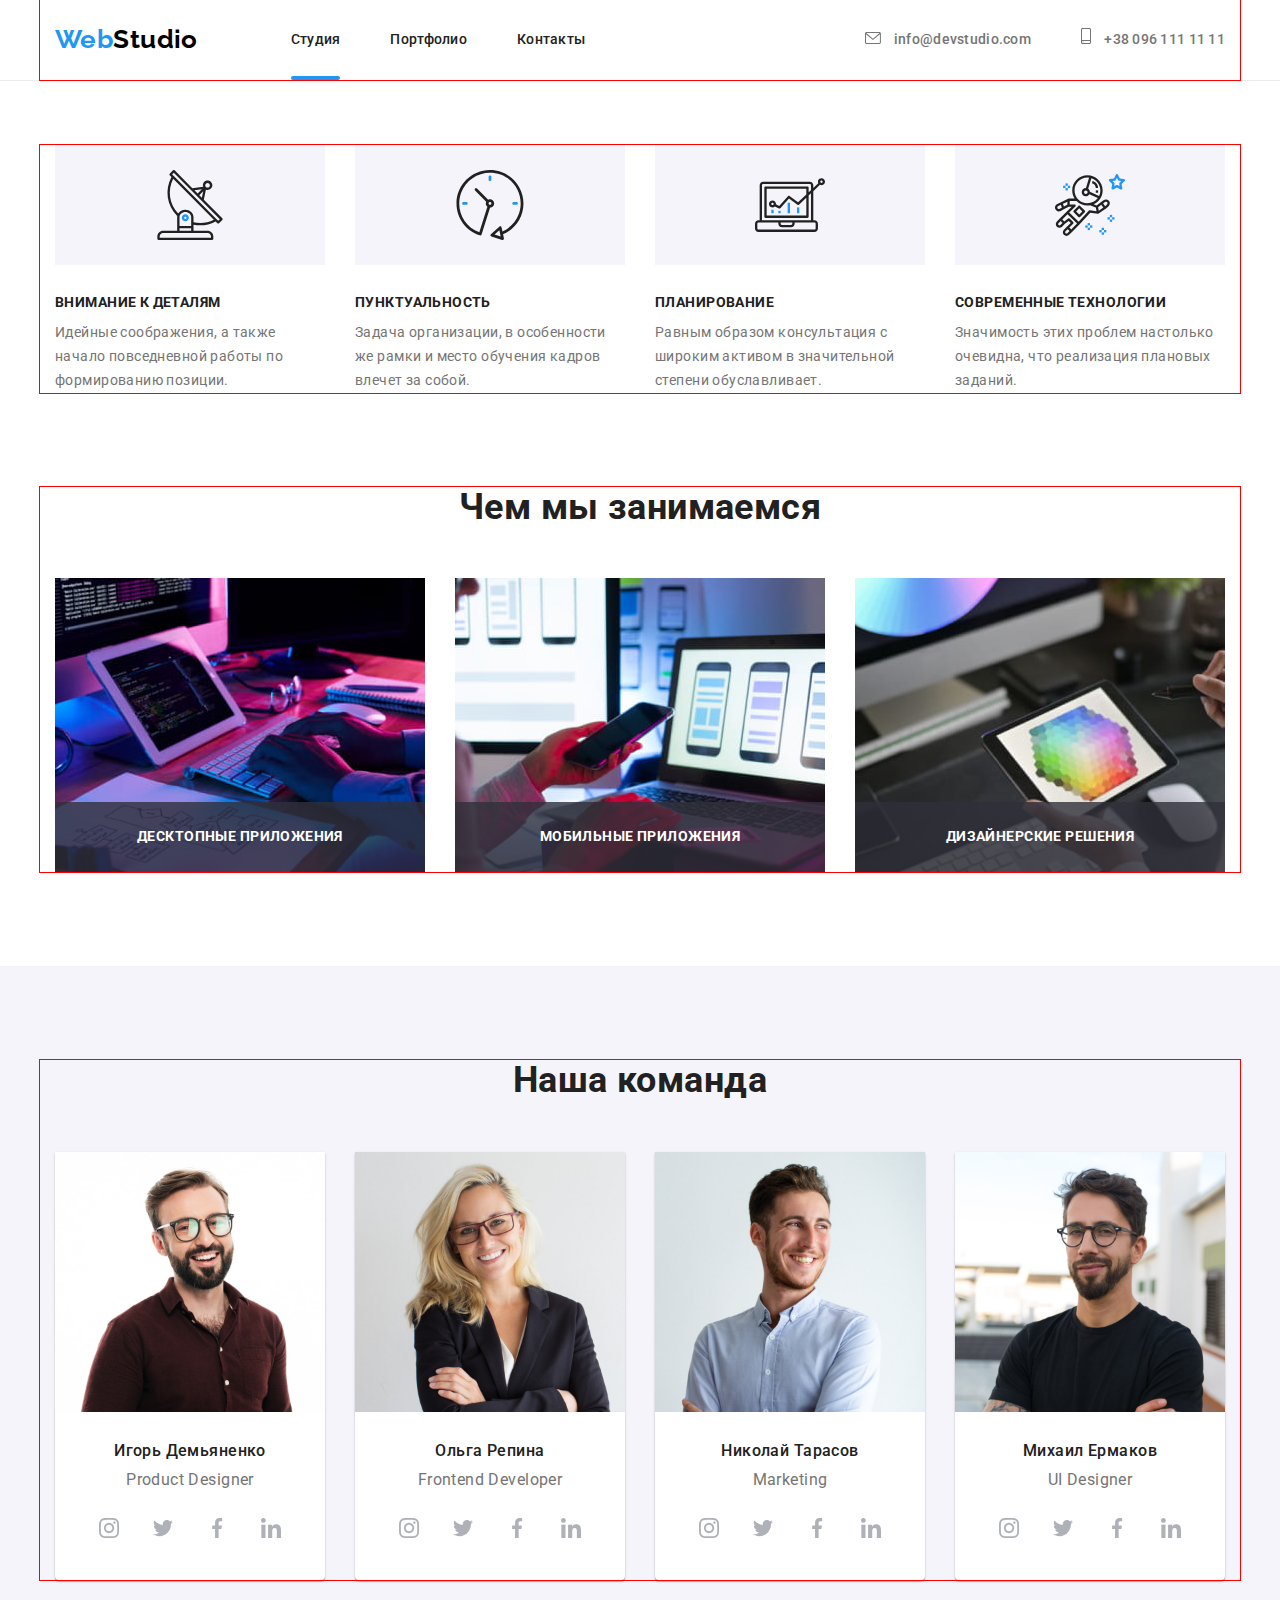
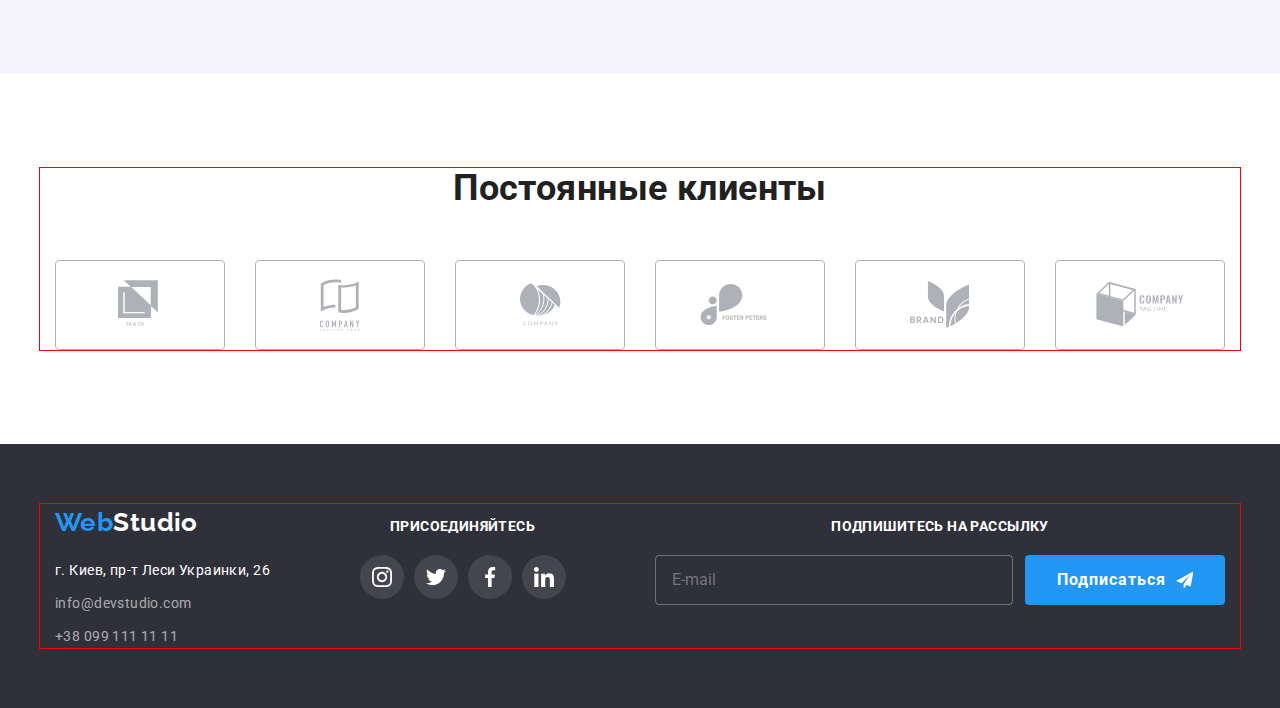
==== commit 55b87d8c: "img+halfheader" ====
--- a/index.html
+++ b/index.html
@@ -14,7 +14,7 @@
 
 <body class="modal-open">
   <!--Шапка сайта-->
-  <!-- <header class="header">
+  <header class="header">
       <div class="container header-content">
         <nav class="all-nav">
             <a class="logo" href="./index.html"><span class="logo--web">Web</span>Studio</a>
@@ -37,8 +37,50 @@
                 </svg>
                 +38 096 111 11 11</a></li>
         </ul>
+        <button type="button" class="mobile-menu__button" aria-expanded="false" aria-controls="mobile-menu" data-menu-button>
+            <svg class="mobile-menu__icon" width="40px" height="40px">
+                <use class="menu-burger" href="./images/second-sprite.svg#icon-menu-burger"></use>
+                <use class="menu-close" href="./images/second-sprite.svg#icon-menu-close"></use>
+            </svg>
+        </button>
       </div>
-  </header>   -->
+    <div class="mobile-menu" id="mobile-menu" data-menu>
+        <ul class="mobile-menu__list list">
+            <li class="mobile-menu__item">
+                <a class="mobile-menu__link mobile-menu__link--current link" href="./index.html">Студия</a>
+            </li>
+            <li class="mobile-menu__item">
+                <a class="mobile-menu__link nav__link--dark link" href="./portfolio.html">Портфолио</a>
+            </li>
+            <li class="mobile-menu__item"><a class="mobile-menu__link nav__link--dark link" href="">Контакты</a></li>
+        </ul>
+        <ul class="mobile-menu__list mobile-menu__list--bottom list">
+            <li class="mobile-menu__item">
+                <a class="link mobile-menu__link mobile-menu__link--mobile" href="tel:+380961111111"> +38 096 111 11 11</a>
+            </li>
+            <li class="mobile-menu__item">
+                <a class="mobile-menu__link link mobile-menu__link--mail" href="mailto:info@devstudio.com">
+                    info@devstudio.com</a>
+            </li>
+        </ul>
+        <ul class="socials-menu__list list">
+            <li class="socials-menu__item">
+                <a class="socials-menu__link link" href="">Instagram</a>
+            </li>
+            <li class="socials-menu__item">
+                <a class="socials-menu__link link" href="">Twitter</a>
+            </li>
+            <li class="socials-menu__item">
+                <a class="socials-menu__link link" href="">Facebook</a>
+            </li>
+            <li class="socials-menu__item">
+                <a class="socials-menu__link link" href="">LinkedIn</a>
+            </li>
+        </ul>
+    </div>
+  </header>
+  
+
 
   <main>
     <!--Герой-->
@@ -451,7 +493,7 @@
             </div>
           
         </div>
-     
+     <script src="./js/mobile-menu.js"></script>
     <script src="./js/modal.js"></script>
 </body>
 </html>--- a/css/main.min.css
+++ b/css/main.min.css
@@ -1,2 +1,2 @@
-:root{--main-text-color: #757575;--title-color: #212121;--background-text-color: #ffffff;--special-text-color: #2196f3;--white-bg-color: #ffffff;--dark-bg-color: #2f303a;--second-bg-color: #f5f4fa;--third-bg-color: #2196f3;--icon-color: #afb1b8}html{box-sizing:border-box}*,*::before,*::after{box-sizing:inherit}body{font-family:'Roboto', sans-serif;font-style:normal;font-weight:400;font-size:14px;line-height:1.71;letter-spacing:0.03em;background-color:var(--white-bg-color);color:var(--main-text-color)}h1,h2,h3,h4,h5,h6,p{margin-top:0}p{margin:0}img{display:block;max-width:100%;height:auto}a{text-decoration:none;color:var(--main-text-color)}.visually-hidden{position:absolute !important;clip:rect(1px 1px 1px 1px);clip:rect(1px, 1px, 1px, 1px);padding:0 !important;border:0 !important;height:1px !important;width:1px !important;overflow:hidden;margin:0}.list{margin-top:0;margin-bottom:0;padding-left:0;list-style:none}.hero__title,.benefits-list__header{text-transform:uppercase}.container{max-width:100%;padding-right:15px;padding-left:15px;margin-right:auto;margin-left:auto;outline:1px solid red}@media screen and (min-width: 480px){.container{max-width:480px}}@media screen and (min-width: 768px){.container{max-width:768px}}@media screen and (min-width: 1200px){.container{max-width:1200px}}.section{padding-top:60px;padding-bottom:60px}@media screen and (min-width: 1200px){.section{padding-top:94px;padding-bottom:94px}}.section-title{font-size:36px;line-height:1.16;text-align:center;color:var(--title-color)}@media screen and (min-width: 1200px){.section-title{margin-bottom:50px}}.grid{display:flex;flex-wrap:wrap;margin-left:-30px;margin-top:-30px}.grid__item{flex-basis:calc((100% - 30px * var(--grid__item)) / var(--grid__item));margin-left:30px;margin-top:30px}.header{border-bottom:1px solid #ececec}.header-content{display:flex;align-items:center}.all-nav{display:flex}.nav-list{display:flex;margin-left:93px}.nav-list__link{display:block;padding-top:32px;padding-bottom:32px}.nav-list__item:not(:last-child){margin-right:50px}.link{color:var(--title-color);transition:color 250ms cubic-bezier(0.4, 0, 0.2, 1)}.link--current{position:relative}.link--current::after{position:absolute;left:0;bottom:0;content:'';width:100%;height:4px;background-color:var(--third-bg-color);border-radius:2px}.contacts-list{display:flex;margin-left:auto}.contacts-list__item:not(:last-child){margin-right:50px}.link,.contacts{font-weight:500;font-size:14px;line-height:1.14;letter-spacing:0.02em;text-decoration:none}.link:hover,.link:focus,.contacts:hover,.contacts:focus{color:var(--special-text-color)}.contacts-list__link{color:inherit;padding-top:32px;padding-bottom:32px;transition:color 250ms cubic-bezier(0.4, 0, 0.2, 1)}.contacts-list__icon{margin-right:10px;display:inline-flex;fill:currentColor;transition:fill 250ms cubic-bezier(0.4, 0, 0.2, 1)}.contacts-list__icon:hover,.contacts-list__icon:focus{fill:var(--special-text-color)}.logo{display:block;padding-top:24px;padding-bottom:25px;color:#000000}.logo--web{color:var(--special-text-color)}.logo--footer{color:var(--white-bg-color)}.logo,.logo--footer{font-family:'Raleway', sans-serif;font-weight:700;font-size:26px;line-height:1.19;text-decoration:none}.hero{text-align:center;padding-top:200px;padding-bottom:200px;background-color:var(--dark-bg-color)}.overlay{max-width:1600px;height:600px;background-image:linear-gradient(to right, rgba(47,48,58,0.4), rgba(47,48,58,0.4)),url(../images/bg-img.jpg);background-position:center;margin-left:auto;margin-right:auto}.hero__title{font-weight:900;font-size:44px;line-height:1.36;text-align:center;letter-spacing:0.06em;color:var(--background-text-color);width:696px;margin:0 auto 30px}@media screen and (min-width: 768px){.benefits-list{display:flex}}@media screen and (min-width: 768px) and (max-width: 1199.98px){.benefits-list{flex-wrap:wrap}}.benefits-list__item{width:100%}.benefits-list__item::before{content:'';display:block;height:120px;background-size:70px 70px;background-repeat:no-repeat;background-position:center;background-color:var(--second-bg-color);margin-bottom:30px}@media screen and (min-width: 768px) and (max-width: 1199.98px){.benefits-list__item{--grid__item: 2}}@media screen and (min-width: 1200px){.benefits-list__item{--grid__item: 4;margin-top:0px}}.icon-antenna::before{background-image:url(../images/icons/antenna.svg)}.icon-clock::before{background-image:url(../images/icons/clock.svg)}.icon-diagram::before{background-image:url(../images/icons/diagram.svg)}.icon-astronaut::before{background-image:url(../images/icons/astronaut.svg)}.benefits-list__header{font-size:14px;line-height:1.14;margin-bottom:10px;color:var(--title-color)}@media screen and (max-width: 767.98px){.benefits-list__header{text-align:center}}.work-examples{padding-bottom:94px}@media screen and (max-width: 1199.98px){.work-examples{display:none}}.work-examples__list{display:flex}.work-examples__item:not(:last-child){margin-right:30px}.work-examples__item{position:relative}.work-examples__text-box{position:absolute;width:370px;height:70px;bottom:0;left:0;background-color:rgba(47,48,58,0.8)}.work-examples__text{font-weight:bold;font-size:14px;line-height:1.14;text-align:center;text-transform:uppercase;color:var(--background-text-color);padding-top:27px;padding-bottom:27px}.team__list{text-align:center}@media screen and (min-width: 768px){.team__list{display:flex}}@media screen and (max-width: 1199.98px){.team__list{flex-wrap:wrap}}.team__item{background-color:var(--white-bg-color);text-align:center;box-shadow:0px 1px 3px rgba(0,0,0,0.12),0px 1px 1px rgba(0,0,0,0.14),0px 2px 1px rgba(0,0,0,0.2);border-radius:0px 0px 4px 4px}@media screen and (min-width: 480px){.team__item{--grid__item: 1}}@media screen and (min-width: 768px){.team__item{--grid__item: 2}}@media screen and (min-width: 1200px){.team__item{--grid__item: 4}}.team__name{font-weight:500;font-size:16px;padding-bottom:10px;margin:0;color:var(--title-color)}.team__position{font-size:16px}.team__footer{padding-top:30px;padding-bottom:30px}.team{background-color:var(--second-bg-color)}.team__name,.team__position{line-height:1.18;text-align:center}.social-links{margin-top:16px;display:inline-flex}.social-links__link{display:flex;justify-content:center;align-items:center;width:44px;height:44px;border-radius:50%;transition:background-color 250ms cubic-bezier(0.4, 0, 0.2, 1)}.social-links__link:hover,.social-links__link:focus{background-color:var(--third-bg-color);outline:none}.social-links__icon{fill:var(--icon-color);transition:fill 250ms cubic-bezier(0.4, 0, 0.2, 1)}.social-links__item:not(:last-child){margin-right:10px}.social-links__link:hover .social-links__icon,.social-links__link:focus .social-links__icon{fill:var(--white-bg-color);outline:none}.clients-list{display:flex;flex-wrap:wrap;justify-content:center}.clients-list__link{display:flex;justify-content:center;align-items:center;width:100%;height:90px;border:1px solid var(--icon-color);border-radius:4px;transition:border 250ms cubic-bezier(0.4, 0, 0.2, 1)}.clients-list__link:hover,.clients-list__link:focus{border:1px solid var(--third-bg-color);outline:none}.clients-list__icon{fill:var(--icon-color);transition:fill 250ms cubic-bezier(0.4, 0, 0.2, 1)}@media screen and (max-width: 767.98px){.clients-list__item{--grid__item: 2}}@media screen and (min-width: 768px){.clients-list__item{--grid__item: 3}}@media screen and (min-width: 1200px){.clients-list__item{--grid__item: 6}}.clients-list__link:hover .clients-list__icon,.clients-list__link:focus .clients-list__icon{fill:var(--third-bg-color)}.footer{padding-top:60px;padding-bottom:60px;background-color:var(--dark-bg-color)}@media screen and (max-width: 767.98px){.footer__info{margin-right:auto;margin-left:auto;margin-bottom:60px;text-align:center}}@media screen and (min-width: 768px) and (max-width: 1199.98px){.footer__info{width:50%;text-align:center}}.join{font-size:14px;line-height:1.14;text-transform:uppercase;margin-bottom:20px;color:var(--background-text-color)}.join--subs{margin-left:auto;margin-right:auto}.address{font-style:normal;color:var(--background-text-color);margin-top:20px}.address__contacts{color:rgba(255,255,255,0.6);text-decoration:none;transition:color 250ms cubic-bezier(0.4, 0, 0.2, 1)}.address__contacts:hover,.address__contacts:focus{color:var(--special-text-color)}.address__item{margin-top:9px}@media screen and (min-width: 480px){.our-contacts{display:flex;flex-direction:column;justify-content:space-between}}@media screen and (min-width: 768px) and (max-width: 1199.98px){.our-contacts{display:flex;flex-wrap:wrap;flex-direction:row;align-items:baseline;justify-content:space-around}}@media screen and (min-width: 1200px){.our-contacts{display:flex;justify-content:space-between;flex-direction:row;align-items:baseline}}.social-networks{display:flex;flex-direction:column;justify-content:center;align-items:center;text-align:center}@media screen and (max-width: 767.98px){.social-networks{margin-bottom:60px}}@media screen and (min-width: 768px) and (max-width: 1199.98px){.social-networks{width:50%;text-align:center}}.social-networks__list{display:inline-flex}.social-networks__link{display:flex;justify-content:center;align-items:center;width:44px;height:44px;border-radius:50%;background-color:rgba(255,255,255,0.1);transition:background-color 250ms cubic-bezier(0.4, 0, 0.2, 1)}.social-networks__link:hover,.social-networks__link:focus{background-color:var(--third-bg-color)}.social-networks__item:not(:last-child){margin-right:10px}.social-networks__icon,.subs-form__icon{fill:var(--white-bg-color)}.subscribe{text-align:center}@media screen and (min-width: 768px) and (max-width: 1199.98px){.subscribe{margin-left:auto;margin-right:auto;margin-top:60px}}@media screen and (min-width: 1200px){.subscribe{margin-left:0;margin-right:0;padding-top:15px}}.subs-form{display:flex}@media screen and (max-width: 1199.98px){.subs-form{flex-direction:column;text-align:center}}.subs-form__input{width:100%;margin-bottom:20px;padding-left:16px;height:50px;font-size:16px;line-height:1.25;background-color:transparent;color:var(--background-text-color);border:1px solid rgba(255,255,255,0.3);border-radius:4px}@media screen and (min-width: 768px) and (max-width: 1199.98px){.subs-form__input{margin-right:auto;margin-left:auto;width:450px}}@media screen and (min-width: 1200px){.subs-form__input{width:358px;margin-right:12px;margin-bottom:0;padding-top:15px;padding-bottom:15px}}.button--subs{display:flex;align-items:center;width:200px;margin-left:auto;margin-right:auto}.subs-form__icon{margin-left:10px}.backdrop{position:fixed;top:0;left:0;width:100%;height:100%;background-color:rgba(0,0,0,0.2);opacity:1;transition:opacity 250ms cubic-bezier(0.4, 0, 0.2, 1)}.backdrop.is-hidden{opacity:0;pointer-events:none}.backdrop.is-hidden .modal{transform:translate(-50%, 100%);opacity:0}.modal{position:absolute;max-width:450px;left:50%;top:50%;transform:translate(-50%, -50%);opacity:1;background-color:var(--white-bg-color);box-shadow:0px 1px 3px rgba(0,0,0,0.12),0px 1px 1px rgba(0,0,0,0.14),0px 2px 1px rgba(0,0,0,0.2);border-radius:4px;transition:opacity 250ms cubic-bezier(0.4, 0, 0.2, 1),transform 250ms cubic-bezier(0.4, 0, 0.2, 1)}@media screen and (min-width: 1200px){.modal{width:528px;height:581px}}.button--close{position:absolute;top:0;right:0;width:30px;height:30px;background-color:var(--white-bg-color);border:1px solid rgba(0,0,0,0.1);border-radius:50%;margin-left:auto;margin-right:8px;margin-top:8px}.button--close:hover,.button--close:focus{cursor:pointer}.close{color:#000000}.button--close:hover .close,.button--close:focus .close{color:var(--background-text-color)}.main-form{position:relative;align-items:center;padding:40px}.main-form__header{font-weight:bold;font-size:20px;line-height:1.15;text-align:center;color:#212121;margin-bottom:12px}.main-form__item{display:flex;flex-direction:column}.main-form__label{font-size:12px;line-height:1.16;letter-spacing:0.01em;color:#757575}.main-form__field{position:relative;margin-top:4px;margin-bottom:10px}.main-form__field:focus-within{fill:var(--third-bg-color)}.main-form__input:focus-within,textarea{border:1px solid #2196f3;outline-color:#2196f3}.main-form__icon{position:absolute;top:50%;left:12px;transform:translateY(-50%);transition:fill 250ms cubic-bezier(0.4, 0, 0.2, 1)}.main-form__input{width:100%;height:40px;padding-left:42px;border:1px solid rgba(33,33,33,0.2);box-sizing:border-box;border-radius:4px;transition:all 250ms cubic-bezier(0.4, 0, 0.2, 1)}textarea{width:100%;border-width:2px;border-radius:4px;padding:12px 16px;border-color:rgba(33,33,33,0.2);resize:none;margin-top:4px;margin-bottom:20px}textarea:placeholder-shown{font-size:14px;line-height:1.14;letter-spacing:0.01em;color:rgba(117,117,117,0.5)}.agreement{display:flex;flex-direction:column;align-items:center}.agreement__label{display:flex;align-items:center}.agreement__link{color:var(--special-text-color);text-decoration:underline}.agreement-text{margin-left:7px}.btn--send{margin-top:30px}.checkbox{position:absolute;width:1px;height:1px;margin:-1px;border:0;padding:0;clip:rect(0 0 0 0);overflow:hidden}.agreement__icon{display:inline-block;width:16px;height:15px;background-image:url(../images/icons/rect.svg);background-size:contain;background-origin:border-box;transition:all 250ms cubic-bezier(0.4, 0, 0.2, 1)}.checkbox:checked+.agreement__icon{display:inline-block;width:16px;height:15px;border-radius:4px;background-color:var(--third-bg-color);background-image:url(../images/icons/icon-check.svg);background-size:contain;background-origin:border-box}.filter{display:flex;flex-wrap:wrap;justify-content:start}@media screen and (min-width: 480px){.filter{margin-bottom:40px}}@media screen and (min-width: 768px){.filter{margin-bottom:30px;justify-content:center}}@media screen and (min-width: 1200px){.filter{margin-bottom:50px}}.filter__item{outline:none}@media screen and (max-width: 767.98px){.filter__item{padding-bottom:15px}}.filter__item:nth-child(n+4){padding-bottom:0}.filter__item:not(:last-child){margin-right:8px}.portfolio{border:1px solid #eeeeee;background:#ffffff;transition:box-shadow 250ms cubic-bezier(0.4, 0, 0.2, 1)}@media screen and (min-width: 480px){.portfolio{--grid__item: 1}}@media screen and (min-width: 768px){.portfolio{--grid__item: 2}}@media screen and (min-width: 1200px){.portfolio{--grid__item: 3}}.portfolio__img{position:relative;overflow:hidden}.portfolio__overlay{display:inline-block;position:absolute;width:100%;height:100%;top:0;left:0;transform:translateY(100%);background-color:rgba(33,150,243,0.9);transition:transform 250ms cubic-bezier(0.4, 0, 0.2, 1)}.portfolio__overlay-text{font-size:18px;line-height:1.55;color:var(--background-text-color);padding:63px 24px 63px 24px}.portfolio:hover .portfolio__overlay,.portfolio:focus .portfolio__overlay{transform:translateY(0)}.portfolio__footer{border:1px solid #eeeeee;padding:20px 24px 20px 20px}.portfolio__name{font-size:18px;line-height:2;letter-spacing:0.06em;color:var(--title-color);margin-bottom:4px}.portfolio__description{font-size:16px;line-height:1.87}.portfolio:hover,.portfolio:focus,.portfolio__link:hover,.portfolio__link:focus{box-shadow:0px 1px 1px rgba(0,0,0,0.12),0px 4px 4px rgba(0,0,0,0.06),1px 4px 6px rgba(0,0,0,0.16)}.button--order,.button--subs,.btn--send{font-weight:700;font-size:16px;line-height:1.87;text-align:center;letter-spacing:0.06em;color:var(--background-text-color);background-color:var(--third-bg-color);padding:10px 32px 10px 32px;border:none;border-radius:4px;transition:box-shadow 250ms cubic-bezier(0.4, 0, 0.2, 1)}.button--filter{font-weight:500;font-size:16px;line-height:1.62;text-align:center;color:var(--title-color);background-color:var(--second-bg-color);padding:6px 22px 6px 22px;border:none;border-radius:4px;outline:none;transition:box-shadow 250ms cubic-bezier(0.4, 0, 0.2, 1)}.button-current{color:var(--background-text-color);background-color:var(--third-bg-color)}.button,.button--filter{cursor:pointer}.button--filter:hover,.button--filter:focus{box-shadow:0px 1px 1px rgba(0,0,0,0.12),0px 4px 4px rgba(0,0,0,0.06),1px 4px 6px rgba(0,0,0,0.16)}button:focus,button:hover{background-color:var(--third-bg-color);color:var(--background-text-color);box-shadow:0px 4px 4px rgba(0,0,0,0.15)}
+:root{--main-text-color: #757575;--title-color: #212121;--background-text-color: #ffffff;--special-text-color: #2196f3;--white-bg-color: #ffffff;--dark-bg-color: #2f303a;--second-bg-color: #f5f4fa;--third-bg-color: #2196f3;--icon-color: #afb1b8}html{box-sizing:border-box}*,*::before,*::after{box-sizing:inherit}body{font-family:'Roboto', sans-serif;font-style:normal;font-weight:400;font-size:14px;line-height:1.71;letter-spacing:0.03em;background-color:var(--white-bg-color);color:var(--main-text-color)}h1,h2,h3,h4,h5,h6,p{margin-top:0}p{margin:0}img{display:block;max-width:100%;height:auto}a{text-decoration:none;color:var(--main-text-color)}.visually-hidden{position:absolute !important;clip:rect(1px 1px 1px 1px);clip:rect(1px, 1px, 1px, 1px);padding:0 !important;border:0 !important;height:1px !important;width:1px !important;overflow:hidden;margin:0}.list{margin-top:0;margin-bottom:0;padding-left:0;list-style:none}.hero__title,.benefits-list__header{text-transform:uppercase}.container{max-width:100%;padding-right:15px;padding-left:15px;margin-right:auto;margin-left:auto;outline:1px solid red}@media screen and (min-width: 480px){.container{max-width:480px}}@media screen and (min-width: 768px){.container{max-width:768px}}@media screen and (min-width: 1200px){.container{max-width:1200px}}.section{padding-top:60px;padding-bottom:60px}@media screen and (min-width: 1200px){.section{padding-top:94px;padding-bottom:94px}}.section-title{font-size:36px;line-height:1.16;text-align:center;color:var(--title-color)}@media screen and (min-width: 1200px){.section-title{margin-bottom:50px}}.grid{display:flex;flex-wrap:wrap;margin-left:-30px;margin-top:-30px}.grid__item{flex-basis:calc((100% - 30px * var(--grid__item)) / var(--grid__item));margin-left:30px;margin-top:30px}.header{position:relative;border-bottom:1px solid #ececec}.header-content{display:flex;align-items:center}.all-nav{display:flex}@media screen and (max-width: 767.98px){.nav-list{display:none}}@media screen and (min-width: 768px){.nav-list{display:flex;margin-left:93px}}.nav-list__link{display:block;padding-top:32px;padding-bottom:32px}.nav-list__item:not(:last-child){margin-right:50px}.link{color:var(--title-color);transition:color 250ms cubic-bezier(0.4, 0, 0.2, 1)}.link--current{position:relative}.link--current::after{position:absolute;left:0;bottom:0;content:'';width:100%;height:4px;background-color:var(--third-bg-color);border-radius:2px}@media screen and (max-width: 767.98px){.contacts-list{display:none}}@media screen and (min-width: 1200px){.contacts-list{display:flex;margin-left:auto}}.contacts-list__item:not(:last-child){margin-right:50px}.link,.contacts{font-weight:500;font-size:14px;line-height:1.14;letter-spacing:0.02em;text-decoration:none}.link:hover,.link:focus,.contacts:hover,.contacts:focus{color:var(--special-text-color)}.contacts-list__link{color:inherit;padding-top:32px;padding-bottom:32px;transition:color 250ms cubic-bezier(0.4, 0, 0.2, 1)}.contacts-list__icon{margin-right:10px;display:inline-flex;fill:currentColor;transition:fill 250ms cubic-bezier(0.4, 0, 0.2, 1)}.contacts-list__icon:hover,.contacts-list__icon:focus{fill:var(--special-text-color)}.mobile-menu{display:none;position:fixed;top:0;left:0;width:100%;height:100vh;opacity:0;pointer-events:none;display:flex;flex-direction:column;padding-top:48px;padding-bottom:48px;padding-left:40px;background-color:var(--white-bg-color);z-index:100;overflow-y:scroll;transition:opacity}.mobile-menu.is-open{display:block}@media screen and (min-width: 768px){.mobile-menu,.mobile-menu.is-open{display:none}}.mobile-menu.is-open{opacity:1;pointer-events:visible}.mobile-menu__button{z-index:103;width:40px;height:40px;background-color:transparent;border:none}@media screen and (min-width: 768px){.mobile-menu__button{display:none}}.mobile-menu__icon{width:40px;height:40px}.mobile-menu__button .menu-close{display:none}.mobile-menu__button.is-open .menu-close{display:block}.mobile-menu__button.is-open .menu-burger{display:none}.logo{display:block;padding-top:24px;padding-bottom:25px;color:#000000}.logo--web{color:var(--special-text-color)}.logo--footer{color:var(--white-bg-color)}.logo,.logo--footer{font-family:'Raleway', sans-serif;font-weight:700;font-size:26px;line-height:1.19;text-decoration:none}.hero{text-align:center;padding-top:200px;padding-bottom:200px;background-color:var(--dark-bg-color)}.overlay{max-width:1600px;height:600px;background-image:linear-gradient(to right, rgba(47,48,58,0.4), rgba(47,48,58,0.4)),url(../images/bg-img.jpg);background-position:center;margin-left:auto;margin-right:auto}.hero__title{font-weight:900;font-size:44px;line-height:1.36;text-align:center;letter-spacing:0.06em;color:var(--background-text-color);width:696px;margin:0 auto 30px}@media screen and (min-width: 768px){.benefits-list{display:flex}}@media screen and (min-width: 768px) and (max-width: 1199.98px){.benefits-list{flex-wrap:wrap}}.benefits-list__item{width:100%}.benefits-list__item::before{content:'';display:block;height:120px;background-size:70px 70px;background-repeat:no-repeat;background-position:center;background-color:var(--second-bg-color);margin-bottom:30px}@media screen and (min-width: 768px) and (max-width: 1199.98px){.benefits-list__item{--grid__item: 2}}@media screen and (min-width: 1200px){.benefits-list__item{--grid__item: 4;margin-top:0px}}.icon-antenna::before{background-image:url(../images/icons/antenna.svg)}.icon-clock::before{background-image:url(../images/icons/clock.svg)}.icon-diagram::before{background-image:url(../images/icons/diagram.svg)}.icon-astronaut::before{background-image:url(../images/icons/astronaut.svg)}.benefits-list__header{font-size:14px;line-height:1.14;margin-bottom:10px;color:var(--title-color)}@media screen and (max-width: 767.98px){.benefits-list__header{text-align:center}}.work-examples{padding-bottom:94px}@media screen and (max-width: 1199.98px){.work-examples{display:none}}.work-examples__list{display:flex}.work-examples__item:not(:last-child){margin-right:30px}.work-examples__item{position:relative}.work-examples__text-box{position:absolute;width:370px;height:70px;bottom:0;left:0;background-color:rgba(47,48,58,0.8)}.work-examples__text{font-weight:bold;font-size:14px;line-height:1.14;text-align:center;text-transform:uppercase;color:var(--background-text-color);padding-top:27px;padding-bottom:27px}.team__list{text-align:center}@media screen and (min-width: 768px){.team__list{display:flex}}@media screen and (max-width: 1199.98px){.team__list{flex-wrap:wrap}}.team__item{background-color:var(--white-bg-color);text-align:center;box-shadow:0px 1px 3px rgba(0,0,0,0.12),0px 1px 1px rgba(0,0,0,0.14),0px 2px 1px rgba(0,0,0,0.2);border-radius:0px 0px 4px 4px}@media screen and (min-width: 480px){.team__item{--grid__item: 1}}@media screen and (min-width: 768px){.team__item{--grid__item: 2}}@media screen and (min-width: 1200px){.team__item{--grid__item: 4}}.team__name{font-weight:500;font-size:16px;padding-bottom:10px;margin:0;color:var(--title-color)}.team__position{font-size:16px}.team__footer{padding-top:30px;padding-bottom:30px}.team{background-color:var(--second-bg-color)}.team__name,.team__position{line-height:1.18;text-align:center}.social-links{margin-top:16px;display:inline-flex}.social-links__link{display:flex;justify-content:center;align-items:center;width:44px;height:44px;border-radius:50%;transition:background-color 250ms cubic-bezier(0.4, 0, 0.2, 1)}.social-links__link:hover,.social-links__link:focus{background-color:var(--third-bg-color);outline:none}.social-links__icon{fill:var(--icon-color);transition:fill 250ms cubic-bezier(0.4, 0, 0.2, 1)}.social-links__item:not(:last-child){margin-right:10px}.social-links__link:hover .social-links__icon,.social-links__link:focus .social-links__icon{fill:var(--white-bg-color);outline:none}.clients-list{display:flex;flex-wrap:wrap;justify-content:center}.clients-list__link{display:flex;justify-content:center;align-items:center;width:100%;height:90px;border:1px solid var(--icon-color);border-radius:4px;transition:border 250ms cubic-bezier(0.4, 0, 0.2, 1)}.clients-list__link:hover,.clients-list__link:focus{border:1px solid var(--third-bg-color);outline:none}.clients-list__icon{fill:var(--icon-color);transition:fill 250ms cubic-bezier(0.4, 0, 0.2, 1)}@media screen and (max-width: 767.98px){.clients-list__item{--grid__item: 2}}@media screen and (min-width: 768px){.clients-list__item{--grid__item: 3}}@media screen and (min-width: 1200px){.clients-list__item{--grid__item: 6}}.clients-list__link:hover .clients-list__icon,.clients-list__link:focus .clients-list__icon{fill:var(--third-bg-color)}.footer{padding-top:60px;padding-bottom:60px;background-color:var(--dark-bg-color)}@media screen and (max-width: 767.98px){.footer__info{margin-right:auto;margin-left:auto;margin-bottom:60px;text-align:center}}@media screen and (min-width: 768px) and (max-width: 1199.98px){.footer__info{width:50%;text-align:center}}.join{font-size:14px;line-height:1.14;text-transform:uppercase;margin-bottom:20px;color:var(--background-text-color)}.join--subs{margin-left:auto;margin-right:auto}.address{font-style:normal;color:var(--background-text-color);margin-top:20px}.address__contacts{color:rgba(255,255,255,0.6);text-decoration:none;transition:color 250ms cubic-bezier(0.4, 0, 0.2, 1)}.address__contacts:hover,.address__contacts:focus{color:var(--special-text-color)}.address__item{margin-top:9px}@media screen and (min-width: 480px){.our-contacts{display:flex;flex-direction:column;justify-content:space-between}}@media screen and (min-width: 768px) and (max-width: 1199.98px){.our-contacts{display:flex;flex-wrap:wrap;flex-direction:row;align-items:baseline;justify-content:space-around}}@media screen and (min-width: 1200px){.our-contacts{display:flex;justify-content:space-between;flex-direction:row;align-items:baseline}}.social-networks{display:flex;flex-direction:column;justify-content:center;align-items:center;text-align:center}@media screen and (max-width: 767.98px){.social-networks{margin-bottom:60px}}@media screen and (min-width: 768px) and (max-width: 1199.98px){.social-networks{width:50%;text-align:center}}.social-networks__list{display:inline-flex}.social-networks__link{display:flex;justify-content:center;align-items:center;width:44px;height:44px;border-radius:50%;background-color:rgba(255,255,255,0.1);transition:background-color 250ms cubic-bezier(0.4, 0, 0.2, 1)}.social-networks__link:hover,.social-networks__link:focus{background-color:var(--third-bg-color)}.social-networks__item:not(:last-child){margin-right:10px}.social-networks__icon,.subs-form__icon{fill:var(--white-bg-color)}.subscribe{text-align:center}@media screen and (min-width: 768px) and (max-width: 1199.98px){.subscribe{margin-left:auto;margin-right:auto;margin-top:60px}}@media screen and (min-width: 1200px){.subscribe{margin-left:0;margin-right:0;padding-top:15px}}.subs-form{display:flex}@media screen and (max-width: 1199.98px){.subs-form{flex-direction:column;text-align:center}}.subs-form__input{width:100%;margin-bottom:20px;padding-left:16px;height:50px;font-size:16px;line-height:1.25;background-color:transparent;color:var(--background-text-color);border:1px solid rgba(255,255,255,0.3);border-radius:4px}@media screen and (min-width: 768px) and (max-width: 1199.98px){.subs-form__input{margin-right:auto;margin-left:auto;width:450px}}@media screen and (min-width: 1200px){.subs-form__input{width:358px;margin-right:12px;margin-bottom:0;padding-top:15px;padding-bottom:15px}}.button--subs{display:flex;align-items:center;width:200px;margin-left:auto;margin-right:auto}.subs-form__icon{margin-left:10px}.backdrop{position:fixed;top:0;left:0;width:100%;height:100%;background-color:rgba(0,0,0,0.2);opacity:1;transition:opacity 250ms cubic-bezier(0.4, 0, 0.2, 1)}.backdrop.is-hidden{opacity:0;pointer-events:none}.backdrop.is-hidden .modal{transform:translate(-50%, 100%);opacity:0}.modal{position:absolute;max-width:450px;left:50%;top:50%;transform:translate(-50%, -50%);opacity:1;background-color:var(--white-bg-color);box-shadow:0px 1px 3px rgba(0,0,0,0.12),0px 1px 1px rgba(0,0,0,0.14),0px 2px 1px rgba(0,0,0,0.2);border-radius:4px;transition:opacity 250ms cubic-bezier(0.4, 0, 0.2, 1),transform 250ms cubic-bezier(0.4, 0, 0.2, 1)}@media screen and (min-width: 1200px){.modal{width:528px;height:581px}}.button--close{position:absolute;top:0;right:0;width:30px;height:30px;background-color:var(--white-bg-color);border:1px solid rgba(0,0,0,0.1);border-radius:50%;margin-left:auto;margin-right:8px;margin-top:8px}.button--close:hover,.button--close:focus{cursor:pointer}.close{color:#000000}.button--close:hover .close,.button--close:focus .close{color:var(--background-text-color)}.main-form{position:relative;align-items:center;padding:40px}.main-form__header{font-weight:bold;font-size:20px;line-height:1.15;text-align:center;color:#212121;margin-bottom:12px}.main-form__item{display:flex;flex-direction:column}.main-form__label{font-size:12px;line-height:1.16;letter-spacing:0.01em;color:#757575}.main-form__field{position:relative;margin-top:4px;margin-bottom:10px}.main-form__field:focus-within{fill:var(--third-bg-color)}.main-form__input:focus-within,textarea{border:1px solid #2196f3;outline-color:#2196f3}.main-form__icon{position:absolute;top:50%;left:12px;transform:translateY(-50%);transition:fill 250ms cubic-bezier(0.4, 0, 0.2, 1)}.main-form__input{width:100%;height:40px;padding-left:42px;border:1px solid rgba(33,33,33,0.2);box-sizing:border-box;border-radius:4px;transition:all 250ms cubic-bezier(0.4, 0, 0.2, 1)}textarea{width:100%;border-width:2px;border-radius:4px;padding:12px 16px;border-color:rgba(33,33,33,0.2);resize:none;margin-top:4px;margin-bottom:20px}textarea:placeholder-shown{font-size:14px;line-height:1.14;letter-spacing:0.01em;color:rgba(117,117,117,0.5)}.agreement{display:flex;flex-direction:column;align-items:center}.agreement__label{display:flex;align-items:center}.agreement__link{color:var(--special-text-color);text-decoration:underline}.agreement-text{margin-left:7px}.btn--send{margin-top:30px}.checkbox{position:absolute;width:1px;height:1px;margin:-1px;border:0;padding:0;clip:rect(0 0 0 0);overflow:hidden}.agreement__icon{display:inline-block;width:16px;height:15px;background-image:url(../images/icons/rect.svg);background-size:contain;background-origin:border-box;transition:all 250ms cubic-bezier(0.4, 0, 0.2, 1)}.checkbox:checked+.agreement__icon{display:inline-block;width:16px;height:15px;border-radius:4px;background-color:var(--third-bg-color);background-image:url(../images/icons/icon-check.svg);background-size:contain;background-origin:border-box}.filter{display:flex;flex-wrap:wrap;justify-content:start}@media screen and (min-width: 480px){.filter{margin-bottom:40px}}@media screen and (min-width: 768px){.filter{margin-bottom:30px;justify-content:center}}@media screen and (min-width: 1200px){.filter{margin-bottom:50px}}.filter__item{outline:none}@media screen and (max-width: 767.98px){.filter__item{padding-bottom:15px}}.filter__item:nth-child(n+4){padding-bottom:0}.filter__item:not(:last-child){margin-right:8px}.portfolio{border:1px solid #eeeeee;background:#ffffff;transition:box-shadow 250ms cubic-bezier(0.4, 0, 0.2, 1)}@media screen and (min-width: 480px){.portfolio{--grid__item: 1}}@media screen and (min-width: 768px){.portfolio{--grid__item: 2}}@media screen and (min-width: 1200px){.portfolio{--grid__item: 3}}.portfolio__img{position:relative;overflow:hidden}.portfolio__overlay{display:inline-block;position:absolute;width:100%;height:100%;top:0;left:0;transform:translateY(100%);background-color:rgba(33,150,243,0.9);transition:transform 250ms cubic-bezier(0.4, 0, 0.2, 1)}.portfolio__overlay-text{font-size:18px;line-height:1.55;color:var(--background-text-color);padding:63px 24px 63px 24px}.portfolio:hover .portfolio__overlay,.portfolio:focus .portfolio__overlay{transform:translateY(0)}.portfolio__footer{border:1px solid #eeeeee;padding:20px 24px 20px 20px}.portfolio__name{font-size:18px;line-height:2;letter-spacing:0.06em;color:var(--title-color);margin-bottom:4px}.portfolio__description{font-size:16px;line-height:1.87}.portfolio:hover,.portfolio:focus,.portfolio__link:hover,.portfolio__link:focus{box-shadow:0px 1px 1px rgba(0,0,0,0.12),0px 4px 4px rgba(0,0,0,0.06),1px 4px 6px rgba(0,0,0,0.16)}.button--order,.button--subs,.btn--send{font-weight:700;font-size:16px;line-height:1.87;text-align:center;letter-spacing:0.06em;color:var(--background-text-color);background-color:var(--third-bg-color);padding:10px 32px 10px 32px;border:none;border-radius:4px;transition:box-shadow 250ms cubic-bezier(0.4, 0, 0.2, 1)}.button--filter{font-weight:500;font-size:16px;line-height:1.62;text-align:center;color:var(--title-color);background-color:var(--second-bg-color);padding:6px 22px 6px 22px;border:none;border-radius:4px;outline:none;transition:box-shadow 250ms cubic-bezier(0.4, 0, 0.2, 1)}.button-current{color:var(--background-text-color);background-color:var(--third-bg-color)}.button,.button--filter{cursor:pointer}.button--filter:hover,.button--filter:focus{box-shadow:0px 1px 1px rgba(0,0,0,0.12),0px 4px 4px rgba(0,0,0,0.06),1px 4px 6px rgba(0,0,0,0.16)}button:focus,button:hover{background-color:var(--third-bg-color);color:var(--background-text-color);box-shadow:0px 4px 4px rgba(0,0,0,0.15)}
 /*# sourceMappingURL=main.min.css.map */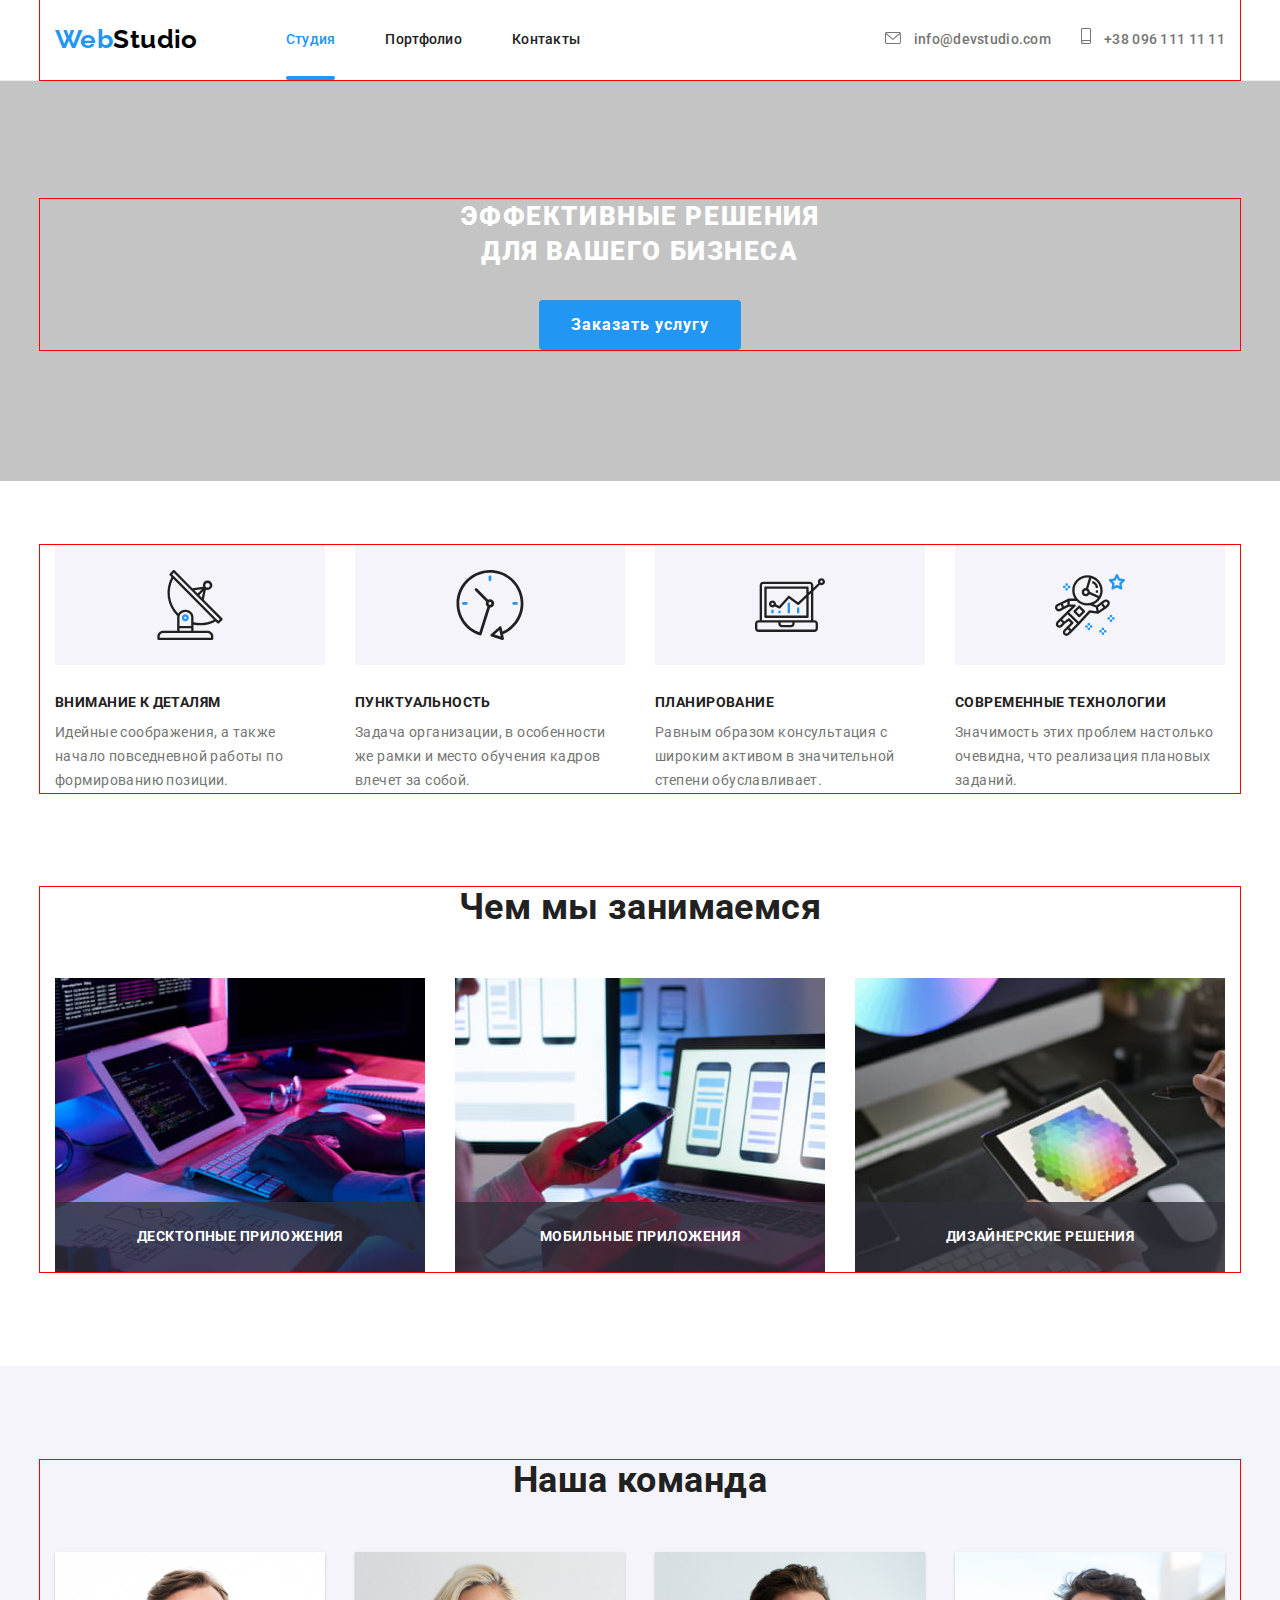
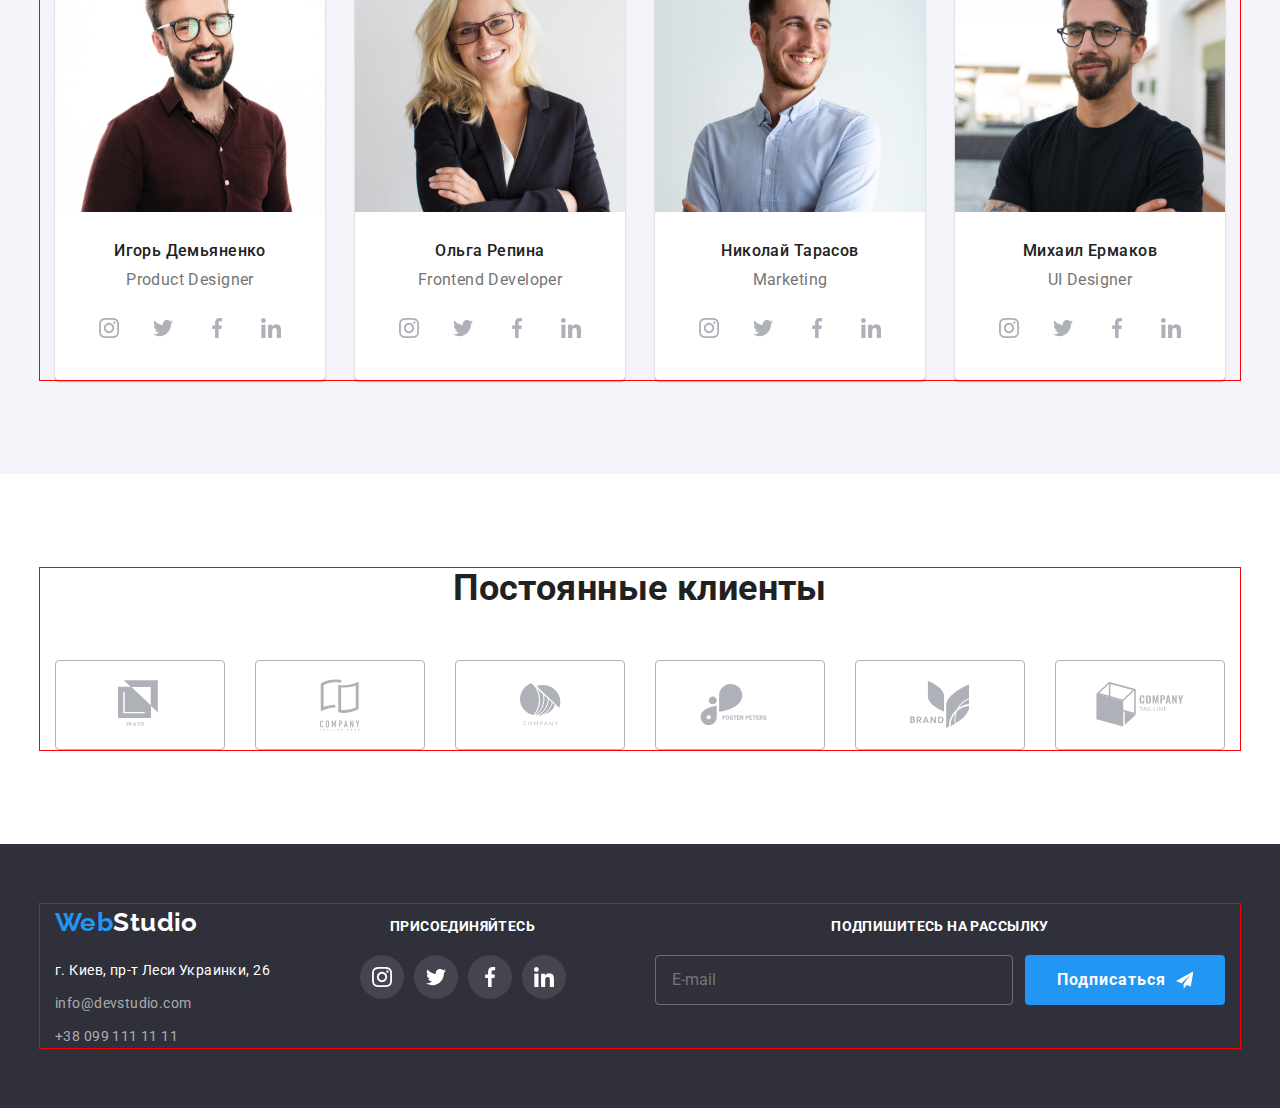
==== commit e1bba6a0: "header+form" ====
--- a/index.html
+++ b/index.html
@@ -12,7 +12,7 @@
     <link rel="stylesheet" href="./css/main.min.css"/>
 </head>
 
-<body class="modal-open">
+<body>
   <!--Шапка сайта-->
   <header class="header">
       <div class="container header-content">
@@ -44,53 +44,54 @@
             </svg>
         </button>
       </div>
-    <div class="mobile-menu" id="mobile-menu" data-menu>
-        <ul class="mobile-menu__list list">
-            <li class="mobile-menu__item">
-                <a class="mobile-menu__link mobile-menu__link--current link" href="./index.html">Студия</a>
-            </li>
-            <li class="mobile-menu__item">
-                <a class="mobile-menu__link nav__link--dark link" href="./portfolio.html">Портфолио</a>
-            </li>
-            <li class="mobile-menu__item"><a class="mobile-menu__link nav__link--dark link" href="">Контакты</a></li>
-        </ul>
-        <ul class="mobile-menu__list mobile-menu__list--bottom list">
-            <li class="mobile-menu__item">
-                <a class="link mobile-menu__link mobile-menu__link--mobile" href="tel:+380961111111"> +38 096 111 11 11</a>
-            </li>
-            <li class="mobile-menu__item">
-                <a class="mobile-menu__link link mobile-menu__link--mail" href="mailto:info@devstudio.com">
-                    info@devstudio.com</a>
-            </li>
-        </ul>
-        <ul class="socials-menu__list list">
-            <li class="socials-menu__item">
-                <a class="socials-menu__link link" href="">Instagram</a>
-            </li>
-            <li class="socials-menu__item">
-                <a class="socials-menu__link link" href="">Twitter</a>
-            </li>
-            <li class="socials-menu__item">
-                <a class="socials-menu__link link" href="">Facebook</a>
-            </li>
-            <li class="socials-menu__item">
-                <a class="socials-menu__link link" href="">LinkedIn</a>
-            </li>
-        </ul>
-    </div>
+    
   </header>
+
+<div class="mobile-menu" id="mobile-menu" data-menu>
+    <ul class="mobile-menu__list list">
+        <li class="mobile-menu__item">
+            <a class="mobile-menu__link mobile-menu__link--current link" href="./index.html">Студия</a>
+        </li>
+        <li class="mobile-menu__item">
+            <a class="mobile-menu__link  link" href="./portfolio.html">Портфолио</a>
+        </li>
+        <li class="mobile-menu__item"><a class="mobile-menu__link  link" href="">Контакты</a></li>
+    </ul>
+    <ul class="mobile-menu__list mobile-menu__list--bottom list">
+        <li class="mobile-menu__item">
+            <a class="link mobile-menu__link mobile-menu__link--mobile" href="tel:+380961111111"> +38 096 111 11 11</a>
+        </li>
+        <li class="mobile-menu__item">
+            <a class="mobile-menu__link link mobile-menu__link--mail" href="mailto:info@devstudio.com">
+                info@devstudio.com</a>
+        </li>
+    </ul>
+    <ul class="socials-menu__list list">
+        <li class="socials-menu__item">
+            <a class="socials-menu__link link" href="">Instagram</a>
+        </li>
+        <li class="socials-menu__item">
+            <a class="socials-menu__link link" href="">Twitter</a>
+        </li>
+        <li class="socials-menu__item">
+            <a class="socials-menu__link link" href="">Facebook</a>
+        </li>
+        <li class="socials-menu__item">
+            <a class="socials-menu__link link" href="">LinkedIn</a>
+        </li>
+    </ul>
+</div>
   
 
 
   <main>
     <!--Герой-->
-    <!-- <section class="hero overlay">
+    <section class="hero">
         <div class="container">
-            <h1 class="hero__title">Эффективные решения для вашего бизнеса</h1>
+            <h1 class="hero__title">Эффективные решения <br> для вашего бизнеса </h1>
             <button data-modal-open class="button button--order" type="button">Заказать услугу</button>
-        </div> -->
-        
-    <!-- </section> -->
+        </div>         
+    </section>
     
     <!--Преимущества-->
     <section class="section">
--- a/css/main.min.css
+++ b/css/main.min.css
@@ -1,2 +1,2 @@
-:root{--main-text-color: #757575;--title-color: #212121;--background-text-color: #ffffff;--special-text-color: #2196f3;--white-bg-color: #ffffff;--dark-bg-color: #2f303a;--second-bg-color: #f5f4fa;--third-bg-color: #2196f3;--icon-color: #afb1b8}html{box-sizing:border-box}*,*::before,*::after{box-sizing:inherit}body{font-family:'Roboto', sans-serif;font-style:normal;font-weight:400;font-size:14px;line-height:1.71;letter-spacing:0.03em;background-color:var(--white-bg-color);color:var(--main-text-color)}h1,h2,h3,h4,h5,h6,p{margin-top:0}p{margin:0}img{display:block;max-width:100%;height:auto}a{text-decoration:none;color:var(--main-text-color)}.visually-hidden{position:absolute !important;clip:rect(1px 1px 1px 1px);clip:rect(1px, 1px, 1px, 1px);padding:0 !important;border:0 !important;height:1px !important;width:1px !important;overflow:hidden;margin:0}.list{margin-top:0;margin-bottom:0;padding-left:0;list-style:none}.hero__title,.benefits-list__header{text-transform:uppercase}.container{max-width:100%;padding-right:15px;padding-left:15px;margin-right:auto;margin-left:auto;outline:1px solid red}@media screen and (min-width: 480px){.container{max-width:480px}}@media screen and (min-width: 768px){.container{max-width:768px}}@media screen and (min-width: 1200px){.container{max-width:1200px}}.section{padding-top:60px;padding-bottom:60px}@media screen and (min-width: 1200px){.section{padding-top:94px;padding-bottom:94px}}.section-title{font-size:36px;line-height:1.16;text-align:center;color:var(--title-color)}@media screen and (min-width: 1200px){.section-title{margin-bottom:50px}}.grid{display:flex;flex-wrap:wrap;margin-left:-30px;margin-top:-30px}.grid__item{flex-basis:calc((100% - 30px * var(--grid__item)) / var(--grid__item));margin-left:30px;margin-top:30px}.header{position:relative;border-bottom:1px solid #ececec}.header-content{display:flex;align-items:center}.all-nav{display:flex}@media screen and (max-width: 767.98px){.nav-list{display:none}}@media screen and (min-width: 768px){.nav-list{display:flex;margin-left:93px}}.nav-list__link{display:block;padding-top:32px;padding-bottom:32px}.nav-list__item:not(:last-child){margin-right:50px}.link{color:var(--title-color);transition:color 250ms cubic-bezier(0.4, 0, 0.2, 1)}.link--current{position:relative}.link--current::after{position:absolute;left:0;bottom:0;content:'';width:100%;height:4px;background-color:var(--third-bg-color);border-radius:2px}@media screen and (max-width: 767.98px){.contacts-list{display:none}}@media screen and (min-width: 1200px){.contacts-list{display:flex;margin-left:auto}}.contacts-list__item:not(:last-child){margin-right:50px}.link,.contacts{font-weight:500;font-size:14px;line-height:1.14;letter-spacing:0.02em;text-decoration:none}.link:hover,.link:focus,.contacts:hover,.contacts:focus{color:var(--special-text-color)}.contacts-list__link{color:inherit;padding-top:32px;padding-bottom:32px;transition:color 250ms cubic-bezier(0.4, 0, 0.2, 1)}.contacts-list__icon{margin-right:10px;display:inline-flex;fill:currentColor;transition:fill 250ms cubic-bezier(0.4, 0, 0.2, 1)}.contacts-list__icon:hover,.contacts-list__icon:focus{fill:var(--special-text-color)}.mobile-menu{display:none;position:fixed;top:0;left:0;width:100%;height:100vh;opacity:0;pointer-events:none;display:flex;flex-direction:column;padding-top:48px;padding-bottom:48px;padding-left:40px;background-color:var(--white-bg-color);z-index:100;overflow-y:scroll;transition:opacity}.mobile-menu.is-open{display:block}@media screen and (min-width: 768px){.mobile-menu,.mobile-menu.is-open{display:none}}.mobile-menu.is-open{opacity:1;pointer-events:visible}.mobile-menu__button{z-index:103;width:40px;height:40px;background-color:transparent;border:none}@media screen and (min-width: 768px){.mobile-menu__button{display:none}}.mobile-menu__icon{width:40px;height:40px}.mobile-menu__button .menu-close{display:none}.mobile-menu__button.is-open .menu-close{display:block}.mobile-menu__button.is-open .menu-burger{display:none}.logo{display:block;padding-top:24px;padding-bottom:25px;color:#000000}.logo--web{color:var(--special-text-color)}.logo--footer{color:var(--white-bg-color)}.logo,.logo--footer{font-family:'Raleway', sans-serif;font-weight:700;font-size:26px;line-height:1.19;text-decoration:none}.hero{text-align:center;padding-top:200px;padding-bottom:200px;background-color:var(--dark-bg-color)}.overlay{max-width:1600px;height:600px;background-image:linear-gradient(to right, rgba(47,48,58,0.4), rgba(47,48,58,0.4)),url(../images/bg-img.jpg);background-position:center;margin-left:auto;margin-right:auto}.hero__title{font-weight:900;font-size:44px;line-height:1.36;text-align:center;letter-spacing:0.06em;color:var(--background-text-color);width:696px;margin:0 auto 30px}@media screen and (min-width: 768px){.benefits-list{display:flex}}@media screen and (min-width: 768px) and (max-width: 1199.98px){.benefits-list{flex-wrap:wrap}}.benefits-list__item{width:100%}.benefits-list__item::before{content:'';display:block;height:120px;background-size:70px 70px;background-repeat:no-repeat;background-position:center;background-color:var(--second-bg-color);margin-bottom:30px}@media screen and (min-width: 768px) and (max-width: 1199.98px){.benefits-list__item{--grid__item: 2}}@media screen and (min-width: 1200px){.benefits-list__item{--grid__item: 4;margin-top:0px}}.icon-antenna::before{background-image:url(../images/icons/antenna.svg)}.icon-clock::before{background-image:url(../images/icons/clock.svg)}.icon-diagram::before{background-image:url(../images/icons/diagram.svg)}.icon-astronaut::before{background-image:url(../images/icons/astronaut.svg)}.benefits-list__header{font-size:14px;line-height:1.14;margin-bottom:10px;color:var(--title-color)}@media screen and (max-width: 767.98px){.benefits-list__header{text-align:center}}.work-examples{padding-bottom:94px}@media screen and (max-width: 1199.98px){.work-examples{display:none}}.work-examples__list{display:flex}.work-examples__item:not(:last-child){margin-right:30px}.work-examples__item{position:relative}.work-examples__text-box{position:absolute;width:370px;height:70px;bottom:0;left:0;background-color:rgba(47,48,58,0.8)}.work-examples__text{font-weight:bold;font-size:14px;line-height:1.14;text-align:center;text-transform:uppercase;color:var(--background-text-color);padding-top:27px;padding-bottom:27px}.team__list{text-align:center}@media screen and (min-width: 768px){.team__list{display:flex}}@media screen and (max-width: 1199.98px){.team__list{flex-wrap:wrap}}.team__item{background-color:var(--white-bg-color);text-align:center;box-shadow:0px 1px 3px rgba(0,0,0,0.12),0px 1px 1px rgba(0,0,0,0.14),0px 2px 1px rgba(0,0,0,0.2);border-radius:0px 0px 4px 4px}@media screen and (min-width: 480px){.team__item{--grid__item: 1}}@media screen and (min-width: 768px){.team__item{--grid__item: 2}}@media screen and (min-width: 1200px){.team__item{--grid__item: 4}}.team__name{font-weight:500;font-size:16px;padding-bottom:10px;margin:0;color:var(--title-color)}.team__position{font-size:16px}.team__footer{padding-top:30px;padding-bottom:30px}.team{background-color:var(--second-bg-color)}.team__name,.team__position{line-height:1.18;text-align:center}.social-links{margin-top:16px;display:inline-flex}.social-links__link{display:flex;justify-content:center;align-items:center;width:44px;height:44px;border-radius:50%;transition:background-color 250ms cubic-bezier(0.4, 0, 0.2, 1)}.social-links__link:hover,.social-links__link:focus{background-color:var(--third-bg-color);outline:none}.social-links__icon{fill:var(--icon-color);transition:fill 250ms cubic-bezier(0.4, 0, 0.2, 1)}.social-links__item:not(:last-child){margin-right:10px}.social-links__link:hover .social-links__icon,.social-links__link:focus .social-links__icon{fill:var(--white-bg-color);outline:none}.clients-list{display:flex;flex-wrap:wrap;justify-content:center}.clients-list__link{display:flex;justify-content:center;align-items:center;width:100%;height:90px;border:1px solid var(--icon-color);border-radius:4px;transition:border 250ms cubic-bezier(0.4, 0, 0.2, 1)}.clients-list__link:hover,.clients-list__link:focus{border:1px solid var(--third-bg-color);outline:none}.clients-list__icon{fill:var(--icon-color);transition:fill 250ms cubic-bezier(0.4, 0, 0.2, 1)}@media screen and (max-width: 767.98px){.clients-list__item{--grid__item: 2}}@media screen and (min-width: 768px){.clients-list__item{--grid__item: 3}}@media screen and (min-width: 1200px){.clients-list__item{--grid__item: 6}}.clients-list__link:hover .clients-list__icon,.clients-list__link:focus .clients-list__icon{fill:var(--third-bg-color)}.footer{padding-top:60px;padding-bottom:60px;background-color:var(--dark-bg-color)}@media screen and (max-width: 767.98px){.footer__info{margin-right:auto;margin-left:auto;margin-bottom:60px;text-align:center}}@media screen and (min-width: 768px) and (max-width: 1199.98px){.footer__info{width:50%;text-align:center}}.join{font-size:14px;line-height:1.14;text-transform:uppercase;margin-bottom:20px;color:var(--background-text-color)}.join--subs{margin-left:auto;margin-right:auto}.address{font-style:normal;color:var(--background-text-color);margin-top:20px}.address__contacts{color:rgba(255,255,255,0.6);text-decoration:none;transition:color 250ms cubic-bezier(0.4, 0, 0.2, 1)}.address__contacts:hover,.address__contacts:focus{color:var(--special-text-color)}.address__item{margin-top:9px}@media screen and (min-width: 480px){.our-contacts{display:flex;flex-direction:column;justify-content:space-between}}@media screen and (min-width: 768px) and (max-width: 1199.98px){.our-contacts{display:flex;flex-wrap:wrap;flex-direction:row;align-items:baseline;justify-content:space-around}}@media screen and (min-width: 1200px){.our-contacts{display:flex;justify-content:space-between;flex-direction:row;align-items:baseline}}.social-networks{display:flex;flex-direction:column;justify-content:center;align-items:center;text-align:center}@media screen and (max-width: 767.98px){.social-networks{margin-bottom:60px}}@media screen and (min-width: 768px) and (max-width: 1199.98px){.social-networks{width:50%;text-align:center}}.social-networks__list{display:inline-flex}.social-networks__link{display:flex;justify-content:center;align-items:center;width:44px;height:44px;border-radius:50%;background-color:rgba(255,255,255,0.1);transition:background-color 250ms cubic-bezier(0.4, 0, 0.2, 1)}.social-networks__link:hover,.social-networks__link:focus{background-color:var(--third-bg-color)}.social-networks__item:not(:last-child){margin-right:10px}.social-networks__icon,.subs-form__icon{fill:var(--white-bg-color)}.subscribe{text-align:center}@media screen and (min-width: 768px) and (max-width: 1199.98px){.subscribe{margin-left:auto;margin-right:auto;margin-top:60px}}@media screen and (min-width: 1200px){.subscribe{margin-left:0;margin-right:0;padding-top:15px}}.subs-form{display:flex}@media screen and (max-width: 1199.98px){.subs-form{flex-direction:column;text-align:center}}.subs-form__input{width:100%;margin-bottom:20px;padding-left:16px;height:50px;font-size:16px;line-height:1.25;background-color:transparent;color:var(--background-text-color);border:1px solid rgba(255,255,255,0.3);border-radius:4px}@media screen and (min-width: 768px) and (max-width: 1199.98px){.subs-form__input{margin-right:auto;margin-left:auto;width:450px}}@media screen and (min-width: 1200px){.subs-form__input{width:358px;margin-right:12px;margin-bottom:0;padding-top:15px;padding-bottom:15px}}.button--subs{display:flex;align-items:center;width:200px;margin-left:auto;margin-right:auto}.subs-form__icon{margin-left:10px}.backdrop{position:fixed;top:0;left:0;width:100%;height:100%;background-color:rgba(0,0,0,0.2);opacity:1;transition:opacity 250ms cubic-bezier(0.4, 0, 0.2, 1)}.backdrop.is-hidden{opacity:0;pointer-events:none}.backdrop.is-hidden .modal{transform:translate(-50%, 100%);opacity:0}.modal{position:absolute;max-width:450px;left:50%;top:50%;transform:translate(-50%, -50%);opacity:1;background-color:var(--white-bg-color);box-shadow:0px 1px 3px rgba(0,0,0,0.12),0px 1px 1px rgba(0,0,0,0.14),0px 2px 1px rgba(0,0,0,0.2);border-radius:4px;transition:opacity 250ms cubic-bezier(0.4, 0, 0.2, 1),transform 250ms cubic-bezier(0.4, 0, 0.2, 1)}@media screen and (min-width: 1200px){.modal{width:528px;height:581px}}.button--close{position:absolute;top:0;right:0;width:30px;height:30px;background-color:var(--white-bg-color);border:1px solid rgba(0,0,0,0.1);border-radius:50%;margin-left:auto;margin-right:8px;margin-top:8px}.button--close:hover,.button--close:focus{cursor:pointer}.close{color:#000000}.button--close:hover .close,.button--close:focus .close{color:var(--background-text-color)}.main-form{position:relative;align-items:center;padding:40px}.main-form__header{font-weight:bold;font-size:20px;line-height:1.15;text-align:center;color:#212121;margin-bottom:12px}.main-form__item{display:flex;flex-direction:column}.main-form__label{font-size:12px;line-height:1.16;letter-spacing:0.01em;color:#757575}.main-form__field{position:relative;margin-top:4px;margin-bottom:10px}.main-form__field:focus-within{fill:var(--third-bg-color)}.main-form__input:focus-within,textarea{border:1px solid #2196f3;outline-color:#2196f3}.main-form__icon{position:absolute;top:50%;left:12px;transform:translateY(-50%);transition:fill 250ms cubic-bezier(0.4, 0, 0.2, 1)}.main-form__input{width:100%;height:40px;padding-left:42px;border:1px solid rgba(33,33,33,0.2);box-sizing:border-box;border-radius:4px;transition:all 250ms cubic-bezier(0.4, 0, 0.2, 1)}textarea{width:100%;border-width:2px;border-radius:4px;padding:12px 16px;border-color:rgba(33,33,33,0.2);resize:none;margin-top:4px;margin-bottom:20px}textarea:placeholder-shown{font-size:14px;line-height:1.14;letter-spacing:0.01em;color:rgba(117,117,117,0.5)}.agreement{display:flex;flex-direction:column;align-items:center}.agreement__label{display:flex;align-items:center}.agreement__link{color:var(--special-text-color);text-decoration:underline}.agreement-text{margin-left:7px}.btn--send{margin-top:30px}.checkbox{position:absolute;width:1px;height:1px;margin:-1px;border:0;padding:0;clip:rect(0 0 0 0);overflow:hidden}.agreement__icon{display:inline-block;width:16px;height:15px;background-image:url(../images/icons/rect.svg);background-size:contain;background-origin:border-box;transition:all 250ms cubic-bezier(0.4, 0, 0.2, 1)}.checkbox:checked+.agreement__icon{display:inline-block;width:16px;height:15px;border-radius:4px;background-color:var(--third-bg-color);background-image:url(../images/icons/icon-check.svg);background-size:contain;background-origin:border-box}.filter{display:flex;flex-wrap:wrap;justify-content:start}@media screen and (min-width: 480px){.filter{margin-bottom:40px}}@media screen and (min-width: 768px){.filter{margin-bottom:30px;justify-content:center}}@media screen and (min-width: 1200px){.filter{margin-bottom:50px}}.filter__item{outline:none}@media screen and (max-width: 767.98px){.filter__item{padding-bottom:15px}}.filter__item:nth-child(n+4){padding-bottom:0}.filter__item:not(:last-child){margin-right:8px}.portfolio{border:1px solid #eeeeee;background:#ffffff;transition:box-shadow 250ms cubic-bezier(0.4, 0, 0.2, 1)}@media screen and (min-width: 480px){.portfolio{--grid__item: 1}}@media screen and (min-width: 768px){.portfolio{--grid__item: 2}}@media screen and (min-width: 1200px){.portfolio{--grid__item: 3}}.portfolio__img{position:relative;overflow:hidden}.portfolio__overlay{display:inline-block;position:absolute;width:100%;height:100%;top:0;left:0;transform:translateY(100%);background-color:rgba(33,150,243,0.9);transition:transform 250ms cubic-bezier(0.4, 0, 0.2, 1)}.portfolio__overlay-text{font-size:18px;line-height:1.55;color:var(--background-text-color);padding:63px 24px 63px 24px}.portfolio:hover .portfolio__overlay,.portfolio:focus .portfolio__overlay{transform:translateY(0)}.portfolio__footer{border:1px solid #eeeeee;padding:20px 24px 20px 20px}.portfolio__name{font-size:18px;line-height:2;letter-spacing:0.06em;color:var(--title-color);margin-bottom:4px}.portfolio__description{font-size:16px;line-height:1.87}.portfolio:hover,.portfolio:focus,.portfolio__link:hover,.portfolio__link:focus{box-shadow:0px 1px 1px rgba(0,0,0,0.12),0px 4px 4px rgba(0,0,0,0.06),1px 4px 6px rgba(0,0,0,0.16)}.button--order,.button--subs,.btn--send{font-weight:700;font-size:16px;line-height:1.87;text-align:center;letter-spacing:0.06em;color:var(--background-text-color);background-color:var(--third-bg-color);padding:10px 32px 10px 32px;border:none;border-radius:4px;transition:box-shadow 250ms cubic-bezier(0.4, 0, 0.2, 1)}.button--filter{font-weight:500;font-size:16px;line-height:1.62;text-align:center;color:var(--title-color);background-color:var(--second-bg-color);padding:6px 22px 6px 22px;border:none;border-radius:4px;outline:none;transition:box-shadow 250ms cubic-bezier(0.4, 0, 0.2, 1)}.button-current{color:var(--background-text-color);background-color:var(--third-bg-color)}.button,.button--filter{cursor:pointer}.button--filter:hover,.button--filter:focus{box-shadow:0px 1px 1px rgba(0,0,0,0.12),0px 4px 4px rgba(0,0,0,0.06),1px 4px 6px rgba(0,0,0,0.16)}button:focus,button:hover{background-color:var(--third-bg-color);color:var(--background-text-color);box-shadow:0px 4px 4px rgba(0,0,0,0.15)}
+:root{--main-text-color: #757575;--title-color: #212121;--background-text-color: #ffffff;--special-text-color: #2196f3;--white-bg-color: #ffffff;--dark-bg-color: #2f303a;--second-bg-color: #f5f4fa;--third-bg-color: #2196f3;--icon-color: #afb1b8}html{box-sizing:border-box}*,*::before,*::after{box-sizing:inherit}body{font-family:'Roboto', sans-serif;font-style:normal;font-weight:400;font-size:14px;line-height:1.71;letter-spacing:0.03em;background-color:var(--white-bg-color);color:var(--main-text-color)}h1,h2,h3,h4,h5,h6,p{margin-top:0}p{margin:0}img{display:block;max-width:100%;height:auto}a{text-decoration:none;color:var(--main-text-color)}.visually-hidden{position:absolute !important;clip:rect(1px 1px 1px 1px);clip:rect(1px, 1px, 1px, 1px);padding:0 !important;border:0 !important;height:1px !important;width:1px !important;overflow:hidden;margin:0}.list{margin-top:0;margin-bottom:0;padding-left:0;list-style:none}.hero__title,.benefits-list__header{text-transform:uppercase}.container{max-width:100%;padding-right:15px;padding-left:15px;margin-right:auto;margin-left:auto;outline:1px solid red}@media screen and (min-width: 480px){.container{max-width:480px}}@media screen and (min-width: 768px){.container{max-width:768px}}@media screen and (min-width: 1200px){.container{max-width:1200px}}.section{padding-top:60px;padding-bottom:60px}@media screen and (min-width: 1200px){.section{padding-top:94px;padding-bottom:94px}}.section-title{font-size:36px;line-height:1.16;text-align:center;color:var(--title-color)}@media screen and (min-width: 1200px){.section-title{margin-bottom:50px}}.grid{display:flex;flex-wrap:wrap;margin-left:-30px;margin-top:-30px}.grid__item{flex-basis:calc((100% - 30px * var(--grid__item)) / var(--grid__item));margin-left:30px;margin-top:30px}.header{border-bottom:1px solid #ececec}.header-content{display:flex;justify-content:space-between;align-items:center;position:relative}.all-nav{display:flex;justify-content:space-between;align-items:center;margin-right:auto}@media screen and (max-width: 767.98px){.nav-list{display:none}}@media screen and (min-width: 768px){.nav-list{display:flex;margin-left:auto;margin-right:auto;margin-left:88px}}.nav-list__link{display:flex;align-items:center;justify-content:center;padding-top:32px;padding-bottom:32px}.nav-list__item:not(:last-child){margin-right:50px}.link{color:var(--title-color);transition:color 250ms cubic-bezier(0.4, 0, 0.2, 1)}.link--current{position:relative;color:var(--special-text-color)}.link--current::after{position:absolute;left:0;bottom:0;content:'';width:100%;height:4px;background-color:var(--third-bg-color);border-radius:2px}@media screen and (max-width: 767.98px){.contacts-list{display:none}}@media screen and (min-width: 768px) and (max-width: 1199.98px){.contacts-list{flex-direction:column;justify-content:start;margin-right:0}}@media screen and (min-width: 1200px){.contacts-list{display:flex;margin-left:auto}}@media screen and (min-width: 1200px){.contacts-list__item:not(:last-child){margin-right:30px}}.link,.contacts{font-weight:500;font-size:14px;line-height:1.14;letter-spacing:0.02em;text-decoration:none}.link:hover,.link:focus,.contacts:hover,.contacts:focus{color:var(--special-text-color)}.contacts-list__link{color:inherit;transition:color 250ms cubic-bezier(0.4, 0, 0.2, 1)}@media screen and (min-width: 768px) and (max-width: 1199.98px){.contacts-list__link{font-size:12px;line-height:1.16}}@media screen and (min-width: 1200px){.contacts-list__link{padding-top:32px;padding-bottom:32px}}.contacts-list__icon{margin-right:10px;display:inline-flex;fill:currentColor;transition:fill 250ms cubic-bezier(0.4, 0, 0.2, 1)}.contacts-list__icon:hover,.contacts-list__icon:focus{fill:var(--special-text-color)}.mobile-menu{display:none;position:fixed;top:0;left:0;width:100%;height:100vh;opacity:0;pointer-events:none;padding-top:48px;padding-bottom:48px;padding-left:40px;background-color:var(--white-bg-color)}.mobile-menu.is-open{display:flex;flex-direction:column;align-content:space-between;z-index:100;overflow-y:scroll;transition:opacity}@media screen and (min-width: 768px){.mobile-menu,.mobile-menu.is-open{display:none}}.mobile-menu.is-open{opacity:1;pointer-events:visible}.mobile-menu.is-open .mobile-menu__button{position:fixed;top:10px;right:15px}.mobile-menu__button{position:absolute;top:10px;right:10px;z-index:999;width:40px;height:40px;background-color:transparent;border:none}.mobile-menu__button:focus,.mobile-menu__button:hover{background-color:transparent;box-shadow:none}@media screen and (min-width: 768px){.mobile-menu__button{display:none}}.mobile-menu__icon{width:40px;height:40px}.mobile-menu__icon:hover,.mobile-menu__icon:focus{fill:var(--third-bg-color)}.mobile-menu__button .menu-close{display:none}.mobile-menu__button.is-open .menu-close{display:block}.mobile-menu__button.is-open .menu-burger{display:none}.mobile-menu__list{display:block;margin-left:0;margin-right:auto}.mobile-menu__item:not(:last-child){margin-bottom:32px}.mobile-menu__link{font-weight:500;font-size:40px;line-height:1.18;letter-spacing:0.02em}.mobile-menu__link--current{color:var(--special-text-color)}.mobile-menu__link--mobile{font-size:34px;color:var(--special-text-color)}.mobile-menu__link--mail{font-size:24px;line-height:1.17;color:#757575}.mobile-menu__list--bottom{margin-top:auto}.socials-menu__list{display:flex;margin-top:64px;flex-wrap:wrap}.socials-menu__item:not(:last-child)::after{content:'';border:1px solid rgba(33,33,33,0.2);transform:rotate(90deg);margin-right:10px;margin-left:10px}.socials-menu__link{font-weight:500;font-size:18px;line-height:1.22;letter-spacing:0.02em;color:var(--special-text-color)}.logo{display:block;padding-top:16px;padding-bottom:16px;color:#000000}@media screen and (min-width: 768px){.logo{padding-top:24px;padding-bottom:25px}}.logo--web{color:var(--special-text-color)}.logo--footer{color:var(--white-bg-color)}.logo,.logo--footer{font-family:'Raleway', sans-serif;font-weight:700;font-size:24px;line-height:1.16;text-decoration:none}@media screen and (min-width: 1200px){.logo,.logo--footer{font-size:26px;line-height:1.19}}.hero{padding-top:118px;padding-bottom:118px;max-width:100%;height:400px;margin-left:auto;margin-right:auto;text-align:center;background-color:#c4c4c4;background-size:cover;background-repeat:no-repeat;background-position:center}.hero__title{font-weight:900;font-size:26px;line-height:1.36;text-align:center;letter-spacing:0.06em;color:var(--background-text-color);width:100%;margin-bottom:30px}@media screen and (min-width: 768px){.benefits-list{display:flex}}@media screen and (min-width: 768px) and (max-width: 1199.98px){.benefits-list{flex-wrap:wrap}}.benefits-list__item{width:100%}.benefits-list__item::before{content:'';display:block;height:120px;background-size:70px 70px;background-repeat:no-repeat;background-position:center;background-color:var(--second-bg-color);margin-bottom:30px}@media screen and (min-width: 768px) and (max-width: 1199.98px){.benefits-list__item{--grid__item: 2}}@media screen and (min-width: 1200px){.benefits-list__item{--grid__item: 4;margin-top:0px}}.icon-antenna::before{background-image:url(../images/icons/antenna.svg)}.icon-clock::before{background-image:url(../images/icons/clock.svg)}.icon-diagram::before{background-image:url(../images/icons/diagram.svg)}.icon-astronaut::before{background-image:url(../images/icons/astronaut.svg)}.benefits-list__header{font-size:14px;line-height:1.14;margin-bottom:10px;color:var(--title-color)}@media screen and (max-width: 767.98px){.benefits-list__header{text-align:center}}.work-examples{padding-bottom:94px}@media screen and (max-width: 1199.98px){.work-examples{display:none}}.work-examples__list{display:flex}.work-examples__item:not(:last-child){margin-right:30px}.work-examples__item{position:relative}.work-examples__text-box{position:absolute;width:370px;height:70px;bottom:0;left:0;background-color:rgba(47,48,58,0.8)}.work-examples__text{font-weight:bold;font-size:14px;line-height:1.14;text-align:center;text-transform:uppercase;color:var(--background-text-color);padding-top:27px;padding-bottom:27px}.team__list{text-align:center}@media screen and (min-width: 768px){.team__list{display:flex}}@media screen and (max-width: 1199.98px){.team__list{flex-wrap:wrap}}.team__item{background-color:var(--white-bg-color);text-align:center;box-shadow:0px 1px 3px rgba(0,0,0,0.12),0px 1px 1px rgba(0,0,0,0.14),0px 2px 1px rgba(0,0,0,0.2);border-radius:0px 0px 4px 4px}@media screen and (min-width: 480px){.team__item{--grid__item: 1}}@media screen and (min-width: 768px){.team__item{--grid__item: 2}}@media screen and (min-width: 1200px){.team__item{--grid__item: 4}}.team__name{font-weight:500;font-size:16px;padding-bottom:10px;margin:0;color:var(--title-color)}.team__position{font-size:16px}.team__footer{padding-top:30px;padding-bottom:30px}.team{background-color:var(--second-bg-color)}.team__name,.team__position{line-height:1.18;text-align:center}.social-links{margin-top:16px;display:inline-flex}.social-links__link{display:flex;justify-content:center;align-items:center;width:44px;height:44px;border-radius:50%;transition:background-color 250ms cubic-bezier(0.4, 0, 0.2, 1)}.social-links__link:hover,.social-links__link:focus{background-color:var(--third-bg-color);outline:none}.social-links__icon{fill:var(--icon-color);transition:fill 250ms cubic-bezier(0.4, 0, 0.2, 1)}.social-links__item:not(:last-child){margin-right:10px}.social-links__link:hover .social-links__icon,.social-links__link:focus .social-links__icon{fill:var(--white-bg-color);outline:none}.clients-list{display:flex;flex-wrap:wrap;justify-content:center}.clients-list__link{display:flex;justify-content:center;align-items:center;width:100%;height:90px;border:1px solid var(--icon-color);border-radius:4px;transition:border 250ms cubic-bezier(0.4, 0, 0.2, 1)}.clients-list__link:hover,.clients-list__link:focus{border:1px solid var(--third-bg-color);outline:none}.clients-list__icon{fill:var(--icon-color);transition:fill 250ms cubic-bezier(0.4, 0, 0.2, 1)}@media screen and (max-width: 767.98px){.clients-list__item{--grid__item: 2}}@media screen and (min-width: 768px){.clients-list__item{--grid__item: 3}}@media screen and (min-width: 1200px){.clients-list__item{--grid__item: 6}}.clients-list__link:hover .clients-list__icon,.clients-list__link:focus .clients-list__icon{fill:var(--third-bg-color)}.footer{padding-top:60px;padding-bottom:60px;background-color:var(--dark-bg-color)}@media screen and (max-width: 767.98px){.footer__info{margin-right:auto;margin-left:auto;margin-bottom:60px;text-align:center}}@media screen and (min-width: 768px) and (max-width: 1199.98px){.footer__info{width:50%;text-align:center}}.join{font-size:14px;line-height:1.14;text-transform:uppercase;margin-bottom:20px;color:var(--background-text-color)}.join--subs{margin-left:auto;margin-right:auto}.address{font-style:normal;color:var(--background-text-color);margin-top:20px}.address__contacts{color:rgba(255,255,255,0.6);text-decoration:none;transition:color 250ms cubic-bezier(0.4, 0, 0.2, 1)}.address__contacts:hover,.address__contacts:focus{color:var(--special-text-color)}.address__item{margin-top:9px}@media screen and (min-width: 480px){.our-contacts{display:flex;flex-direction:column;justify-content:space-between}}@media screen and (min-width: 768px) and (max-width: 1199.98px){.our-contacts{display:flex;flex-wrap:wrap;flex-direction:row;align-items:baseline;justify-content:space-around}}@media screen and (min-width: 1200px){.our-contacts{display:flex;justify-content:space-between;flex-direction:row;align-items:baseline}}.social-networks{display:flex;flex-direction:column;justify-content:center;align-items:center;text-align:center}@media screen and (max-width: 767.98px){.social-networks{margin-bottom:60px}}@media screen and (min-width: 768px) and (max-width: 1199.98px){.social-networks{width:50%;text-align:center}}.social-networks__list{display:inline-flex}.social-networks__link{display:flex;justify-content:center;align-items:center;width:44px;height:44px;border-radius:50%;background-color:rgba(255,255,255,0.1);transition:background-color 250ms cubic-bezier(0.4, 0, 0.2, 1)}.social-networks__link:hover,.social-networks__link:focus{background-color:var(--third-bg-color)}.social-networks__item:not(:last-child){margin-right:10px}.social-networks__icon,.subs-form__icon{fill:var(--white-bg-color)}.subscribe{text-align:center}@media screen and (min-width: 768px) and (max-width: 1199.98px){.subscribe{margin-left:auto;margin-right:auto;margin-top:60px}}@media screen and (min-width: 1200px){.subscribe{margin-left:0;margin-right:0;padding-top:15px}}.subs-form{display:flex}@media screen and (max-width: 1199.98px){.subs-form{flex-direction:column;text-align:center}}.subs-form__input{width:100%;margin-bottom:20px;padding-left:16px;height:50px;font-size:16px;line-height:1.25;background-color:transparent;color:var(--background-text-color);border:1px solid rgba(255,255,255,0.3);border-radius:4px}@media screen and (min-width: 768px) and (max-width: 1199.98px){.subs-form__input{margin-right:auto;margin-left:auto;width:450px}}@media screen and (min-width: 1200px){.subs-form__input{width:358px;margin-right:12px;margin-bottom:0;padding-top:15px;padding-bottom:15px}}.button--subs{display:flex;align-items:center;width:200px;margin-left:auto;margin-right:auto}.subs-form__icon{margin-left:10px}body.modal-open{overflow:hidden}.backdrop{position:fixed;top:0;left:0;width:100%;height:100%;background-color:rgba(0,0,0,0.2);opacity:1;transition:opacity 250ms cubic-bezier(0.4, 0, 0.2, 1)}.backdrop.is-hidden{opacity:0;pointer-events:none}.backdrop.is-hidden .modal{transform:translate(-50%, 100%);opacity:0}.modal{position:absolute;max-width:450px;left:50%;top:50%;transform:translate(-50%, -50%);opacity:1;background-color:var(--white-bg-color);box-shadow:0px 1px 3px rgba(0,0,0,0.12),0px 1px 1px rgba(0,0,0,0.14),0px 2px 1px rgba(0,0,0,0.2);border-radius:4px;transition:opacity 250ms cubic-bezier(0.4, 0, 0.2, 1),transform 250ms cubic-bezier(0.4, 0, 0.2, 1)}@media screen and (min-width: 480px){.modal{min-width:450px}}@media screen and (min-width: 1200px){.modal{min-width:528px}}.button--close{position:absolute;top:0;right:0;width:30px;height:30px;background-color:var(--white-bg-color);border:1px solid rgba(0,0,0,0.1);border-radius:50%;margin-left:auto;margin-right:8px;margin-top:8px}.button--close:hover,.button--close:focus{cursor:pointer}.close{color:#000000}.button--close:hover .close,.button--close:focus .close{color:var(--background-text-color)}.main-form{position:relative;align-items:center;padding:40px}.main-form__header{font-weight:bold;font-size:20px;line-height:1.15;text-align:center;color:#212121;margin-bottom:12px}.main-form__item{display:flex;flex-direction:column}.main-form__label{font-size:12px;line-height:1.16;letter-spacing:0.01em;color:#757575}.main-form__field{position:relative;margin-top:4px;margin-bottom:10px}.main-form__field:focus-within{fill:var(--third-bg-color)}.main-form__input:focus-within,textarea{border:1px solid #2196f3;outline-color:#2196f3}.main-form__icon{position:absolute;top:50%;left:12px;transform:translateY(-50%);transition:fill 250ms cubic-bezier(0.4, 0, 0.2, 1)}.main-form__input{width:100%;height:40px;padding-left:42px;border:1px solid rgba(33,33,33,0.2);box-sizing:border-box;border-radius:4px;transition:all 250ms cubic-bezier(0.4, 0, 0.2, 1)}textarea{width:100%;border-width:2px;border-radius:4px;padding:12px 16px;border-color:rgba(33,33,33,0.2);resize:none;margin-top:4px;margin-bottom:20px}textarea:placeholder-shown{font-size:14px;line-height:1.14;letter-spacing:0.01em;color:rgba(117,117,117,0.5)}.agreement{display:flex;flex-direction:column;align-items:center}.agreement__label{display:flex;align-items:center;font-size:12px}@media screen and (min-width: 1200px){.agreement__label{font-size:14px}}.agreement__link{color:var(--special-text-color);text-decoration:underline}.agreement-text{margin-left:7px}.btn--send{margin-top:30px}.checkbox{position:absolute;width:1px;height:1px;margin:-1px;border:0;padding:0;clip:rect(0 0 0 0);overflow:hidden}.agreement__icon{display:inline-block;width:16px;height:15px;background-image:url(../images/icons/rect.svg);background-size:contain;background-origin:border-box;transition:all 250ms cubic-bezier(0.4, 0, 0.2, 1)}.checkbox:checked+.agreement__icon{display:inline-block;width:16px;height:15px;border-radius:4px;background-color:var(--third-bg-color);background-image:url(../images/icons/icon-check.svg);background-size:contain;background-origin:border-box}.filter{display:flex;flex-wrap:wrap;justify-content:start}@media screen and (min-width: 480px){.filter{margin-bottom:40px}}@media screen and (min-width: 768px){.filter{margin-bottom:30px;justify-content:center}}@media screen and (min-width: 1200px){.filter{margin-bottom:50px}}.filter__item{outline:none}@media screen and (max-width: 767.98px){.filter__item{padding-bottom:15px}}.filter__item:nth-child(n+4){padding-bottom:0}.filter__item:not(:last-child){margin-right:8px}.portfolio{border:1px solid #eeeeee;background:#ffffff;transition:box-shadow 250ms cubic-bezier(0.4, 0, 0.2, 1)}@media screen and (min-width: 480px){.portfolio{--grid__item: 1}}@media screen and (min-width: 768px){.portfolio{--grid__item: 2}}@media screen and (min-width: 1200px){.portfolio{--grid__item: 3}}.portfolio__img{position:relative;overflow:hidden}.portfolio__overlay{display:inline-block;position:absolute;width:100%;height:100%;top:0;left:0;transform:translateY(100%);background-color:rgba(33,150,243,0.9);transition:transform 250ms cubic-bezier(0.4, 0, 0.2, 1)}.portfolio__overlay-text{font-size:18px;line-height:1.55;color:var(--background-text-color);padding:63px 24px 63px 24px}.portfolio:hover .portfolio__overlay,.portfolio:focus .portfolio__overlay{transform:translateY(0)}.portfolio__footer{border:1px solid #eeeeee;padding:20px 24px 20px 20px}.portfolio__name{font-size:18px;line-height:2;letter-spacing:0.06em;color:var(--title-color);margin-bottom:4px}.portfolio__description{font-size:16px;line-height:1.87}.portfolio:hover,.portfolio:focus,.portfolio__link:hover,.portfolio__link:focus{box-shadow:0px 1px 1px rgba(0,0,0,0.12),0px 4px 4px rgba(0,0,0,0.06),1px 4px 6px rgba(0,0,0,0.16)}.button--order,.button--subs,.btn--send{font-weight:700;font-size:16px;line-height:1.87;text-align:center;letter-spacing:0.06em;color:var(--background-text-color);background-color:var(--third-bg-color);padding:10px 32px 10px 32px;border:none;border-radius:4px;transition:box-shadow 250ms cubic-bezier(0.4, 0, 0.2, 1)}.button--filter{font-weight:500;font-size:16px;line-height:1.62;text-align:center;color:var(--title-color);background-color:var(--second-bg-color);padding:6px 22px 6px 22px;border:none;border-radius:4px;outline:none;transition:box-shadow 250ms cubic-bezier(0.4, 0, 0.2, 1)}.button-current{color:var(--background-text-color);background-color:var(--third-bg-color)}.button,.button--filter{cursor:pointer}.button--filter:hover,.button--filter:focus{box-shadow:0px 1px 1px rgba(0,0,0,0.12),0px 4px 4px rgba(0,0,0,0.06),1px 4px 6px rgba(0,0,0,0.16)}button:focus,button:hover{background-color:var(--third-bg-color);color:var(--background-text-color);box-shadow:0px 4px 4px rgba(0,0,0,0.15)}
 /*# sourceMappingURL=main.min.css.map */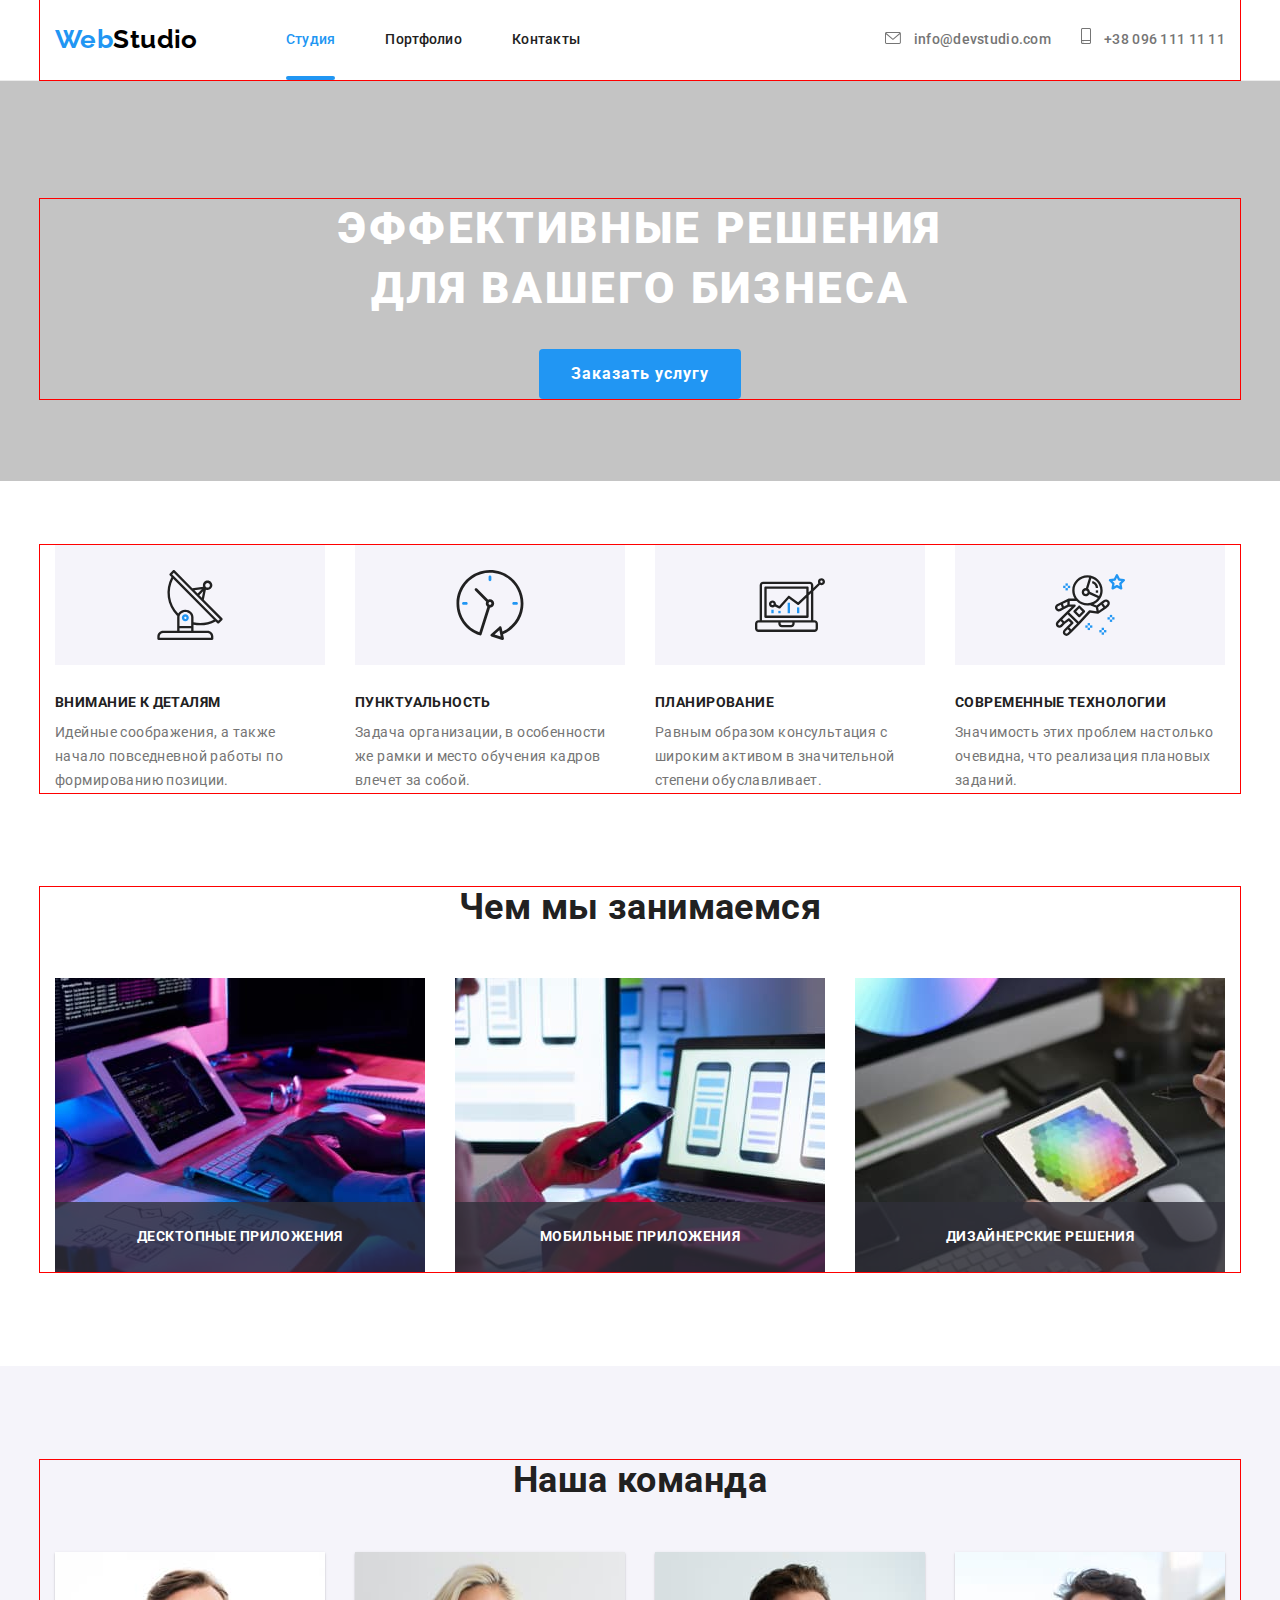
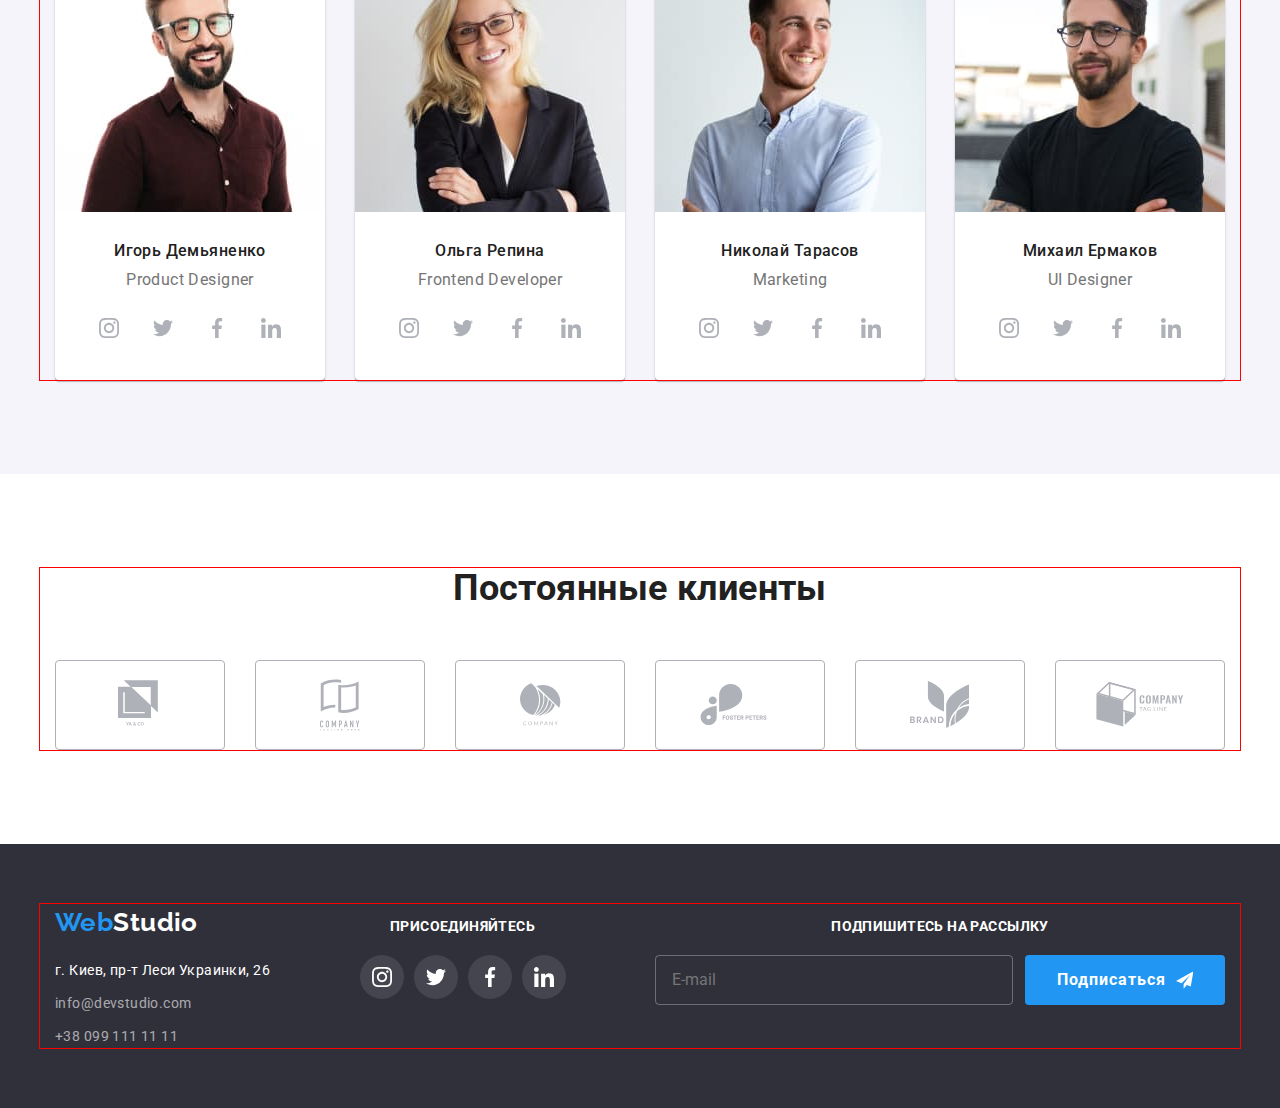
==== commit 87826862: "team" ====
--- a/index.html
+++ b/index.html
@@ -133,17 +133,35 @@
        <div class="container">
            <h2 class="section-title">Чем мы занимаемся</h2>
     <ul class="list work-examples__list">
-        <li class="work-examples__item"><img  src="./images/box1.jpg" alt="Процесс создания сайта" width="370" />
+        <li class="work-examples__item">
+            
+            <img  
+            srcset="./images/box/box1@2x.jpg 2x
+            "
+            src="./images/box/box1.jpg" alt="Процесс создания сайта" width="370" />
+
         <div class="work-examples__text-box">
             <p class="work-examples__text">десктопные приложения</p>
         </div>
         </li>
-        <li class="work-examples__item"><img src="./images/box2.jpg" alt="Оптимизация сайта под мобильный телефон" width="370" />
+        <li class="work-examples__item">
+            
+            <img 
+            srcset="./images/box/box2@2x.jpg 2x
+
+            "src="./images/box/box2.jpg" alt="Оптимизация сайта под мобильный телефон" width="370" />
+
         <div class="work-examples__text-box">
             <p class="work-examples__text">мобильные приложения</p>
         </div>
         </li>
-        <li class="work-examples__item"><img src="./images/box3.jpg" alt="Выбор цвета на планшете" width="370" />
+        <li class="work-examples__item">
+            
+            <img 
+            srcset="./images/box/box3@2x.jpg 2x
+            "
+            src="./images/box/box3.jpg" alt="Выбор цвета на планшете" width="370" />
+
         <div class="work-examples__text-box">
             <p class="work-examples__text">дизайнерские решения</p>
         </div>
@@ -158,7 +176,25 @@
             <h2 class="section-title">Наша команда</h2>
             <ul class="list team__list grid">
                 <li class="team__item grid__item">
-                    <img src="./images/img1.jpg" alt="Игорь Демьяненко" width="270" />
+                    
+                    <picture>
+                        <source
+                        srcset="./images/team/desktop/i.d.desktop.jpg 1x, ./images/team/desktop/i.d.desktop@2x.jpg"
+                        media="(min-width: 1200px)"
+                        type="image/jpg"
+                        />
+                        <source srcset="./images/team/tablet/i.d.tablet.jpg 1x, ./images/team/tablet/i.d.tablet@2x.jpg 2x" 
+                        media="(min-width: 768px)" 
+                        type="image/jpg"
+                         />
+
+                        <source srcset="./images/team/mobile/i.d.mobile.jpg 1x, ./images/team/mobile/i.d.mobile@2x.jpg 2x"
+                        media="(max-width: 767.98px)"
+                        type="image/jpg" />
+
+                    <img src="./images/team/desktop/i.d.desktop.jpg" alt="Игорь Демьяненко" width="450" />
+
+                     </picture>
                     <div class="team__footer">
                         <h3 class="team__name">Игорь Демьяненко</h3>
                         <p class="team__position" lang="en">Product Designer</p>
@@ -196,7 +232,21 @@
                    
                 </li>
                 <li class="team__item grid__item">
-                    <img src="./images/img2.jpg" alt="Ольга Репина" width="270" />
+                    <picture>
+                        <source srcset="./images/team/desktop/o.r.desktop.jpg 1x, ./images/team/desktop/o.r.desktop@2x.jpg"
+                            media="(min-width: 1200px)" 
+                            type="image/jpg" />
+                        <source srcset="./images/team/tablet/o.r.tablet.jpg 1x, ./images/team/tablet/o.r.tablet@2x.jpg 2x"
+                            media="(min-width: 768px)"
+                             type="image/jpg" />
+                    
+                        <source srcset="./images/team/mobile/o.r.mobile.jpg 1x, ./images/team/mobile/o.r.mobile@2x.jpg 2x"
+                            media="(max-width: 767.98px)"
+                             type="image/jpg" />
+                    
+                        <img src="./images/team/desktop/o.r.desktop.jpg" alt="Ольга Репина" width="450" />
+                   
+                    </picture>
                     <div class="team__footer">
                         <h3 class="team__name">Ольга Репина</h3>
                         <p class="team__position" lang="en">Frontend Developer</p>
@@ -234,7 +284,18 @@
                     
                 </li>
                 <li class="team__item grid__item">
-                    <img src="./images/img3.jpg" alt="Николай Тарасов" width="270" />
+                <picture>
+                    <source srcset="./images/team/desktop/n.t.desktop.jpg 1x, ./images/team/desktop/n.t.desktop@2x.jpg"
+                        media="(min-width: 1200px)" type="image/jpg" />
+                    <source srcset="./images/team/tablet/n.t.tablet.jpg 1x, ./images/team/tablet/n.t.tablet@2x.jpg 2x"
+                        media="(min-width: 768px)" type="image/jpg" />
+                
+                    <source srcset="./images/team/mobile/n.t.mobile.jpg 1x, ./images/team/mobile/n.t.mobile@2x.jpg 2x"
+                        media="(max-width: 767.98px)" type="image/jpg" />
+                
+                    <img src="./images/team/desktop/n.t.desktop.jpg" alt="Николай Тарасов" width="450" />
+                
+                </picture>
                     <div class="team__footer">
                         <h3 class="team__name">Николай Тарасов</h3>
                         <p class="team__position" lang="en">Marketing</p>
@@ -272,7 +333,18 @@
                     
                 </li>
                 <li class="team__item grid__item">
-                    <img src="./images/img4.jpg" alt="Михаил Ермаков" width="270" />
+                    <picture>
+                        <source srcset="./images/team/desktop/m.e.desktop.jpg 1x, ./images/team/desktop/m.e.desktop@2x.jpg"
+                            media="(min-width: 1200px)" type="image/jpg" />
+                        <source srcset="./images/team/tablet/m.e.tablet.jpg 1x, ./images/team/tablet/m.e.tablet@2x.jpg 2x"
+                            media="(min-width: 768px)" type="image/jpg" />
+                    
+                        <source srcset="./images/team/mobile/m.e.mobile.jpg 1x, ./images/team/mobile/m.e.mobile@2x.jpg 2x"
+                            media="(max-width: 767.98px)" type="image/jpg" />
+                    
+                        <img src="./images/team/desktop/m.e.desktop.jpg" alt="Михаил Ермаков" width="450" />
+                    
+                    </picture>
                     <div class="team__footer">
                         <h3 class="team__name">Михаил Ермаков</h3>
                         <p class="team__position" lang="en">UI Designer</p>
--- a/css/main.min.css
+++ b/css/main.min.css
@@ -1,2 +1,2 @@
-:root{--main-text-color: #757575;--title-color: #212121;--background-text-color: #ffffff;--special-text-color: #2196f3;--white-bg-color: #ffffff;--dark-bg-color: #2f303a;--second-bg-color: #f5f4fa;--third-bg-color: #2196f3;--icon-color: #afb1b8}html{box-sizing:border-box}*,*::before,*::after{box-sizing:inherit}body{font-family:'Roboto', sans-serif;font-style:normal;font-weight:400;font-size:14px;line-height:1.71;letter-spacing:0.03em;background-color:var(--white-bg-color);color:var(--main-text-color)}h1,h2,h3,h4,h5,h6,p{margin-top:0}p{margin:0}img{display:block;max-width:100%;height:auto}a{text-decoration:none;color:var(--main-text-color)}.visually-hidden{position:absolute !important;clip:rect(1px 1px 1px 1px);clip:rect(1px, 1px, 1px, 1px);padding:0 !important;border:0 !important;height:1px !important;width:1px !important;overflow:hidden;margin:0}.list{margin-top:0;margin-bottom:0;padding-left:0;list-style:none}.hero__title,.benefits-list__header{text-transform:uppercase}.container{max-width:100%;padding-right:15px;padding-left:15px;margin-right:auto;margin-left:auto;outline:1px solid red}@media screen and (min-width: 480px){.container{max-width:480px}}@media screen and (min-width: 768px){.container{max-width:768px}}@media screen and (min-width: 1200px){.container{max-width:1200px}}.section{padding-top:60px;padding-bottom:60px}@media screen and (min-width: 1200px){.section{padding-top:94px;padding-bottom:94px}}.section-title{font-size:36px;line-height:1.16;text-align:center;color:var(--title-color)}@media screen and (min-width: 1200px){.section-title{margin-bottom:50px}}.grid{display:flex;flex-wrap:wrap;margin-left:-30px;margin-top:-30px}.grid__item{flex-basis:calc((100% - 30px * var(--grid__item)) / var(--grid__item));margin-left:30px;margin-top:30px}.header{border-bottom:1px solid #ececec}.header-content{display:flex;justify-content:space-between;align-items:center;position:relative}.all-nav{display:flex;justify-content:space-between;align-items:center;margin-right:auto}@media screen and (max-width: 767.98px){.nav-list{display:none}}@media screen and (min-width: 768px){.nav-list{display:flex;margin-left:auto;margin-right:auto;margin-left:88px}}.nav-list__link{display:flex;align-items:center;justify-content:center;padding-top:32px;padding-bottom:32px}.nav-list__item:not(:last-child){margin-right:50px}.link{color:var(--title-color);transition:color 250ms cubic-bezier(0.4, 0, 0.2, 1)}.link--current{position:relative;color:var(--special-text-color)}.link--current::after{position:absolute;left:0;bottom:0;content:'';width:100%;height:4px;background-color:var(--third-bg-color);border-radius:2px}@media screen and (max-width: 767.98px){.contacts-list{display:none}}@media screen and (min-width: 768px) and (max-width: 1199.98px){.contacts-list{flex-direction:column;justify-content:start;margin-right:0}}@media screen and (min-width: 1200px){.contacts-list{display:flex;margin-left:auto}}@media screen and (min-width: 1200px){.contacts-list__item:not(:last-child){margin-right:30px}}.link,.contacts{font-weight:500;font-size:14px;line-height:1.14;letter-spacing:0.02em;text-decoration:none}.link:hover,.link:focus,.contacts:hover,.contacts:focus{color:var(--special-text-color)}.contacts-list__link{color:inherit;transition:color 250ms cubic-bezier(0.4, 0, 0.2, 1)}@media screen and (min-width: 768px) and (max-width: 1199.98px){.contacts-list__link{font-size:12px;line-height:1.16}}@media screen and (min-width: 1200px){.contacts-list__link{padding-top:32px;padding-bottom:32px}}.contacts-list__icon{margin-right:10px;display:inline-flex;fill:currentColor;transition:fill 250ms cubic-bezier(0.4, 0, 0.2, 1)}.contacts-list__icon:hover,.contacts-list__icon:focus{fill:var(--special-text-color)}.mobile-menu{display:none;position:fixed;top:0;left:0;width:100%;height:100vh;opacity:0;pointer-events:none;padding-top:48px;padding-bottom:48px;padding-left:40px;background-color:var(--white-bg-color)}.mobile-menu.is-open{display:flex;flex-direction:column;align-content:space-between;z-index:100;overflow-y:scroll;transition:opacity}@media screen and (min-width: 768px){.mobile-menu,.mobile-menu.is-open{display:none}}.mobile-menu.is-open{opacity:1;pointer-events:visible}.mobile-menu.is-open .mobile-menu__button{position:fixed;top:10px;right:15px}.mobile-menu__button{position:absolute;top:10px;right:10px;z-index:999;width:40px;height:40px;background-color:transparent;border:none}.mobile-menu__button:focus,.mobile-menu__button:hover{background-color:transparent;box-shadow:none}@media screen and (min-width: 768px){.mobile-menu__button{display:none}}.mobile-menu__icon{width:40px;height:40px}.mobile-menu__icon:hover,.mobile-menu__icon:focus{fill:var(--third-bg-color)}.mobile-menu__button .menu-close{display:none}.mobile-menu__button.is-open .menu-close{display:block}.mobile-menu__button.is-open .menu-burger{display:none}.mobile-menu__list{display:block;margin-left:0;margin-right:auto}.mobile-menu__item:not(:last-child){margin-bottom:32px}.mobile-menu__link{font-weight:500;font-size:40px;line-height:1.18;letter-spacing:0.02em}.mobile-menu__link--current{color:var(--special-text-color)}.mobile-menu__link--mobile{font-size:34px;color:var(--special-text-color)}.mobile-menu__link--mail{font-size:24px;line-height:1.17;color:#757575}.mobile-menu__list--bottom{margin-top:auto}.socials-menu__list{display:flex;margin-top:64px;flex-wrap:wrap}.socials-menu__item:not(:last-child)::after{content:'';border:1px solid rgba(33,33,33,0.2);transform:rotate(90deg);margin-right:10px;margin-left:10px}.socials-menu__link{font-weight:500;font-size:18px;line-height:1.22;letter-spacing:0.02em;color:var(--special-text-color)}.logo{display:block;padding-top:16px;padding-bottom:16px;color:#000000}@media screen and (min-width: 768px){.logo{padding-top:24px;padding-bottom:25px}}.logo--web{color:var(--special-text-color)}.logo--footer{color:var(--white-bg-color)}.logo,.logo--footer{font-family:'Raleway', sans-serif;font-weight:700;font-size:24px;line-height:1.16;text-decoration:none}@media screen and (min-width: 1200px){.logo,.logo--footer{font-size:26px;line-height:1.19}}.hero{padding-top:118px;padding-bottom:118px;max-width:100%;height:400px;margin-left:auto;margin-right:auto;text-align:center;background-color:#c4c4c4;background-size:cover;background-repeat:no-repeat;background-position:center}.hero__title{font-weight:900;font-size:26px;line-height:1.36;text-align:center;letter-spacing:0.06em;color:var(--background-text-color);width:100%;margin-bottom:30px}@media screen and (min-width: 768px){.benefits-list{display:flex}}@media screen and (min-width: 768px) and (max-width: 1199.98px){.benefits-list{flex-wrap:wrap}}.benefits-list__item{width:100%}.benefits-list__item::before{content:'';display:block;height:120px;background-size:70px 70px;background-repeat:no-repeat;background-position:center;background-color:var(--second-bg-color);margin-bottom:30px}@media screen and (min-width: 768px) and (max-width: 1199.98px){.benefits-list__item{--grid__item: 2}}@media screen and (min-width: 1200px){.benefits-list__item{--grid__item: 4;margin-top:0px}}.icon-antenna::before{background-image:url(../images/icons/antenna.svg)}.icon-clock::before{background-image:url(../images/icons/clock.svg)}.icon-diagram::before{background-image:url(../images/icons/diagram.svg)}.icon-astronaut::before{background-image:url(../images/icons/astronaut.svg)}.benefits-list__header{font-size:14px;line-height:1.14;margin-bottom:10px;color:var(--title-color)}@media screen and (max-width: 767.98px){.benefits-list__header{text-align:center}}.work-examples{padding-bottom:94px}@media screen and (max-width: 1199.98px){.work-examples{display:none}}.work-examples__list{display:flex}.work-examples__item:not(:last-child){margin-right:30px}.work-examples__item{position:relative}.work-examples__text-box{position:absolute;width:370px;height:70px;bottom:0;left:0;background-color:rgba(47,48,58,0.8)}.work-examples__text{font-weight:bold;font-size:14px;line-height:1.14;text-align:center;text-transform:uppercase;color:var(--background-text-color);padding-top:27px;padding-bottom:27px}.team__list{text-align:center}@media screen and (min-width: 768px){.team__list{display:flex}}@media screen and (max-width: 1199.98px){.team__list{flex-wrap:wrap}}.team__item{background-color:var(--white-bg-color);text-align:center;box-shadow:0px 1px 3px rgba(0,0,0,0.12),0px 1px 1px rgba(0,0,0,0.14),0px 2px 1px rgba(0,0,0,0.2);border-radius:0px 0px 4px 4px}@media screen and (min-width: 480px){.team__item{--grid__item: 1}}@media screen and (min-width: 768px){.team__item{--grid__item: 2}}@media screen and (min-width: 1200px){.team__item{--grid__item: 4}}.team__name{font-weight:500;font-size:16px;padding-bottom:10px;margin:0;color:var(--title-color)}.team__position{font-size:16px}.team__footer{padding-top:30px;padding-bottom:30px}.team{background-color:var(--second-bg-color)}.team__name,.team__position{line-height:1.18;text-align:center}.social-links{margin-top:16px;display:inline-flex}.social-links__link{display:flex;justify-content:center;align-items:center;width:44px;height:44px;border-radius:50%;transition:background-color 250ms cubic-bezier(0.4, 0, 0.2, 1)}.social-links__link:hover,.social-links__link:focus{background-color:var(--third-bg-color);outline:none}.social-links__icon{fill:var(--icon-color);transition:fill 250ms cubic-bezier(0.4, 0, 0.2, 1)}.social-links__item:not(:last-child){margin-right:10px}.social-links__link:hover .social-links__icon,.social-links__link:focus .social-links__icon{fill:var(--white-bg-color);outline:none}.clients-list{display:flex;flex-wrap:wrap;justify-content:center}.clients-list__link{display:flex;justify-content:center;align-items:center;width:100%;height:90px;border:1px solid var(--icon-color);border-radius:4px;transition:border 250ms cubic-bezier(0.4, 0, 0.2, 1)}.clients-list__link:hover,.clients-list__link:focus{border:1px solid var(--third-bg-color);outline:none}.clients-list__icon{fill:var(--icon-color);transition:fill 250ms cubic-bezier(0.4, 0, 0.2, 1)}@media screen and (max-width: 767.98px){.clients-list__item{--grid__item: 2}}@media screen and (min-width: 768px){.clients-list__item{--grid__item: 3}}@media screen and (min-width: 1200px){.clients-list__item{--grid__item: 6}}.clients-list__link:hover .clients-list__icon,.clients-list__link:focus .clients-list__icon{fill:var(--third-bg-color)}.footer{padding-top:60px;padding-bottom:60px;background-color:var(--dark-bg-color)}@media screen and (max-width: 767.98px){.footer__info{margin-right:auto;margin-left:auto;margin-bottom:60px;text-align:center}}@media screen and (min-width: 768px) and (max-width: 1199.98px){.footer__info{width:50%;text-align:center}}.join{font-size:14px;line-height:1.14;text-transform:uppercase;margin-bottom:20px;color:var(--background-text-color)}.join--subs{margin-left:auto;margin-right:auto}.address{font-style:normal;color:var(--background-text-color);margin-top:20px}.address__contacts{color:rgba(255,255,255,0.6);text-decoration:none;transition:color 250ms cubic-bezier(0.4, 0, 0.2, 1)}.address__contacts:hover,.address__contacts:focus{color:var(--special-text-color)}.address__item{margin-top:9px}@media screen and (min-width: 480px){.our-contacts{display:flex;flex-direction:column;justify-content:space-between}}@media screen and (min-width: 768px) and (max-width: 1199.98px){.our-contacts{display:flex;flex-wrap:wrap;flex-direction:row;align-items:baseline;justify-content:space-around}}@media screen and (min-width: 1200px){.our-contacts{display:flex;justify-content:space-between;flex-direction:row;align-items:baseline}}.social-networks{display:flex;flex-direction:column;justify-content:center;align-items:center;text-align:center}@media screen and (max-width: 767.98px){.social-networks{margin-bottom:60px}}@media screen and (min-width: 768px) and (max-width: 1199.98px){.social-networks{width:50%;text-align:center}}.social-networks__list{display:inline-flex}.social-networks__link{display:flex;justify-content:center;align-items:center;width:44px;height:44px;border-radius:50%;background-color:rgba(255,255,255,0.1);transition:background-color 250ms cubic-bezier(0.4, 0, 0.2, 1)}.social-networks__link:hover,.social-networks__link:focus{background-color:var(--third-bg-color)}.social-networks__item:not(:last-child){margin-right:10px}.social-networks__icon,.subs-form__icon{fill:var(--white-bg-color)}.subscribe{text-align:center}@media screen and (min-width: 768px) and (max-width: 1199.98px){.subscribe{margin-left:auto;margin-right:auto;margin-top:60px}}@media screen and (min-width: 1200px){.subscribe{margin-left:0;margin-right:0;padding-top:15px}}.subs-form{display:flex}@media screen and (max-width: 1199.98px){.subs-form{flex-direction:column;text-align:center}}.subs-form__input{width:100%;margin-bottom:20px;padding-left:16px;height:50px;font-size:16px;line-height:1.25;background-color:transparent;color:var(--background-text-color);border:1px solid rgba(255,255,255,0.3);border-radius:4px}@media screen and (min-width: 768px) and (max-width: 1199.98px){.subs-form__input{margin-right:auto;margin-left:auto;width:450px}}@media screen and (min-width: 1200px){.subs-form__input{width:358px;margin-right:12px;margin-bottom:0;padding-top:15px;padding-bottom:15px}}.button--subs{display:flex;align-items:center;width:200px;margin-left:auto;margin-right:auto}.subs-form__icon{margin-left:10px}body.modal-open{overflow:hidden}.backdrop{position:fixed;top:0;left:0;width:100%;height:100%;background-color:rgba(0,0,0,0.2);opacity:1;transition:opacity 250ms cubic-bezier(0.4, 0, 0.2, 1)}.backdrop.is-hidden{opacity:0;pointer-events:none}.backdrop.is-hidden .modal{transform:translate(-50%, 100%);opacity:0}.modal{position:absolute;max-width:450px;left:50%;top:50%;transform:translate(-50%, -50%);opacity:1;background-color:var(--white-bg-color);box-shadow:0px 1px 3px rgba(0,0,0,0.12),0px 1px 1px rgba(0,0,0,0.14),0px 2px 1px rgba(0,0,0,0.2);border-radius:4px;transition:opacity 250ms cubic-bezier(0.4, 0, 0.2, 1),transform 250ms cubic-bezier(0.4, 0, 0.2, 1)}@media screen and (min-width: 480px){.modal{min-width:450px}}@media screen and (min-width: 1200px){.modal{min-width:528px}}.button--close{position:absolute;top:0;right:0;width:30px;height:30px;background-color:var(--white-bg-color);border:1px solid rgba(0,0,0,0.1);border-radius:50%;margin-left:auto;margin-right:8px;margin-top:8px}.button--close:hover,.button--close:focus{cursor:pointer}.close{color:#000000}.button--close:hover .close,.button--close:focus .close{color:var(--background-text-color)}.main-form{position:relative;align-items:center;padding:40px}.main-form__header{font-weight:bold;font-size:20px;line-height:1.15;text-align:center;color:#212121;margin-bottom:12px}.main-form__item{display:flex;flex-direction:column}.main-form__label{font-size:12px;line-height:1.16;letter-spacing:0.01em;color:#757575}.main-form__field{position:relative;margin-top:4px;margin-bottom:10px}.main-form__field:focus-within{fill:var(--third-bg-color)}.main-form__input:focus-within,textarea{border:1px solid #2196f3;outline-color:#2196f3}.main-form__icon{position:absolute;top:50%;left:12px;transform:translateY(-50%);transition:fill 250ms cubic-bezier(0.4, 0, 0.2, 1)}.main-form__input{width:100%;height:40px;padding-left:42px;border:1px solid rgba(33,33,33,0.2);box-sizing:border-box;border-radius:4px;transition:all 250ms cubic-bezier(0.4, 0, 0.2, 1)}textarea{width:100%;border-width:2px;border-radius:4px;padding:12px 16px;border-color:rgba(33,33,33,0.2);resize:none;margin-top:4px;margin-bottom:20px}textarea:placeholder-shown{font-size:14px;line-height:1.14;letter-spacing:0.01em;color:rgba(117,117,117,0.5)}.agreement{display:flex;flex-direction:column;align-items:center}.agreement__label{display:flex;align-items:center;font-size:12px}@media screen and (min-width: 1200px){.agreement__label{font-size:14px}}.agreement__link{color:var(--special-text-color);text-decoration:underline}.agreement-text{margin-left:7px}.btn--send{margin-top:30px}.checkbox{position:absolute;width:1px;height:1px;margin:-1px;border:0;padding:0;clip:rect(0 0 0 0);overflow:hidden}.agreement__icon{display:inline-block;width:16px;height:15px;background-image:url(../images/icons/rect.svg);background-size:contain;background-origin:border-box;transition:all 250ms cubic-bezier(0.4, 0, 0.2, 1)}.checkbox:checked+.agreement__icon{display:inline-block;width:16px;height:15px;border-radius:4px;background-color:var(--third-bg-color);background-image:url(../images/icons/icon-check.svg);background-size:contain;background-origin:border-box}.filter{display:flex;flex-wrap:wrap;justify-content:start}@media screen and (min-width: 480px){.filter{margin-bottom:40px}}@media screen and (min-width: 768px){.filter{margin-bottom:30px;justify-content:center}}@media screen and (min-width: 1200px){.filter{margin-bottom:50px}}.filter__item{outline:none}@media screen and (max-width: 767.98px){.filter__item{padding-bottom:15px}}.filter__item:nth-child(n+4){padding-bottom:0}.filter__item:not(:last-child){margin-right:8px}.portfolio{border:1px solid #eeeeee;background:#ffffff;transition:box-shadow 250ms cubic-bezier(0.4, 0, 0.2, 1)}@media screen and (min-width: 480px){.portfolio{--grid__item: 1}}@media screen and (min-width: 768px){.portfolio{--grid__item: 2}}@media screen and (min-width: 1200px){.portfolio{--grid__item: 3}}.portfolio__img{position:relative;overflow:hidden}.portfolio__overlay{display:inline-block;position:absolute;width:100%;height:100%;top:0;left:0;transform:translateY(100%);background-color:rgba(33,150,243,0.9);transition:transform 250ms cubic-bezier(0.4, 0, 0.2, 1)}.portfolio__overlay-text{font-size:18px;line-height:1.55;color:var(--background-text-color);padding:63px 24px 63px 24px}.portfolio:hover .portfolio__overlay,.portfolio:focus .portfolio__overlay{transform:translateY(0)}.portfolio__footer{border:1px solid #eeeeee;padding:20px 24px 20px 20px}.portfolio__name{font-size:18px;line-height:2;letter-spacing:0.06em;color:var(--title-color);margin-bottom:4px}.portfolio__description{font-size:16px;line-height:1.87}.portfolio:hover,.portfolio:focus,.portfolio__link:hover,.portfolio__link:focus{box-shadow:0px 1px 1px rgba(0,0,0,0.12),0px 4px 4px rgba(0,0,0,0.06),1px 4px 6px rgba(0,0,0,0.16)}.button--order,.button--subs,.btn--send{font-weight:700;font-size:16px;line-height:1.87;text-align:center;letter-spacing:0.06em;color:var(--background-text-color);background-color:var(--third-bg-color);padding:10px 32px 10px 32px;border:none;border-radius:4px;transition:box-shadow 250ms cubic-bezier(0.4, 0, 0.2, 1)}.button--filter{font-weight:500;font-size:16px;line-height:1.62;text-align:center;color:var(--title-color);background-color:var(--second-bg-color);padding:6px 22px 6px 22px;border:none;border-radius:4px;outline:none;transition:box-shadow 250ms cubic-bezier(0.4, 0, 0.2, 1)}.button-current{color:var(--background-text-color);background-color:var(--third-bg-color)}.button,.button--filter{cursor:pointer}.button--filter:hover,.button--filter:focus{box-shadow:0px 1px 1px rgba(0,0,0,0.12),0px 4px 4px rgba(0,0,0,0.06),1px 4px 6px rgba(0,0,0,0.16)}button:focus,button:hover{background-color:var(--third-bg-color);color:var(--background-text-color);box-shadow:0px 4px 4px rgba(0,0,0,0.15)}
+:root{--main-text-color: #757575;--title-color: #212121;--background-text-color: #ffffff;--special-text-color: #2196f3;--white-bg-color: #ffffff;--dark-bg-color: #2f303a;--second-bg-color: #f5f4fa;--third-bg-color: #2196f3;--icon-color: #afb1b8}html{box-sizing:border-box}*,*::before,*::after{box-sizing:inherit}body{font-family:'Roboto', sans-serif;font-style:normal;font-weight:400;font-size:14px;line-height:1.71;letter-spacing:0.03em;background-color:var(--white-bg-color);color:var(--main-text-color)}h1,h2,h3,h4,h5,h6,p{margin-top:0}p{margin:0}img{display:block;max-width:100%;height:auto}a{text-decoration:none;color:var(--main-text-color)}.visually-hidden{position:absolute !important;clip:rect(1px 1px 1px 1px);clip:rect(1px, 1px, 1px, 1px);padding:0 !important;border:0 !important;height:1px !important;width:1px !important;overflow:hidden;margin:0}.list{margin-top:0;margin-bottom:0;padding-left:0;list-style:none}.hero__title,.benefits-list__header{text-transform:uppercase}.container{max-width:100%;padding-right:15px;padding-left:15px;margin-right:auto;margin-left:auto;outline:1px solid red}@media screen and (min-width: 480px){.container{max-width:480px}}@media screen and (min-width: 768px){.container{max-width:768px}}@media screen and (min-width: 1200px){.container{max-width:1200px}}.section{padding-top:60px;padding-bottom:60px}@media screen and (min-width: 1200px){.section{padding-top:94px;padding-bottom:94px}}.section-title{font-size:28px;line-height:1.17;text-align:center;color:var(--title-color)}@media screen and (min-width: 1200px){.section-title{margin-bottom:50px;font-size:36px;line-height:1.16}}.grid{display:flex;flex-wrap:wrap;margin-left:-30px;margin-top:-30px}.grid__item{flex-basis:calc((100% - 30px * var(--grid__item)) / var(--grid__item));margin-left:30px;margin-top:30px}.header{border-bottom:1px solid #ececec}.header-content{display:flex;justify-content:space-between;align-items:center;position:relative}.all-nav{display:flex;justify-content:space-between;align-items:center;margin-right:auto}@media screen and (max-width: 767.98px){.nav-list{display:none}}@media screen and (min-width: 768px){.nav-list{display:flex;margin-left:auto;margin-right:auto;margin-left:88px}}.nav-list__link{display:flex;align-items:center;justify-content:center;padding-top:32px;padding-bottom:32px}.nav-list__item:not(:last-child){margin-right:50px}.link{color:var(--title-color);transition:color 250ms cubic-bezier(0.4, 0, 0.2, 1)}.link--current{position:relative;color:var(--special-text-color)}.link--current::after{position:absolute;left:0;bottom:0;content:'';width:100%;height:4px;background-color:var(--third-bg-color);border-radius:2px}@media screen and (max-width: 767.98px){.contacts-list{display:none}}@media screen and (min-width: 768px) and (max-width: 1199.98px){.contacts-list{flex-direction:column;justify-content:start;margin-right:0}}@media screen and (min-width: 1200px){.contacts-list{display:flex;margin-left:auto}}@media screen and (min-width: 1200px){.contacts-list__item:not(:last-child){margin-right:30px}}.link,.contacts{font-weight:500;font-size:14px;line-height:1.14;letter-spacing:0.02em;text-decoration:none;transition:color 250ms cubic-bezier(0.4, 0, 0.2, 1)}.link:hover,.link:focus,.contacts:hover,.contacts:focus{color:var(--special-text-color)}.contacts-list__link{color:inherit;transition:color 250ms cubic-bezier(0.4, 0, 0.2, 1)}@media screen and (min-width: 768px) and (max-width: 1199.98px){.contacts-list__link{font-size:12px;line-height:1.16}}@media screen and (min-width: 1200px){.contacts-list__link{padding-top:32px;padding-bottom:32px}}.contacts-list__icon{margin-right:10px;display:inline-flex;fill:currentColor;transition:fill 250ms cubic-bezier(0.4, 0, 0.2, 1)}.contacts-list__icon:hover,.contacts-list__icon:focus{fill:var(--special-text-color)}.mobile-menu{display:none;position:fixed;top:0;left:0;width:100%;height:100vh;opacity:0;overflow-y:scroll;pointer-events:none;z-index:100;padding-top:48px;padding-bottom:48px;padding-left:40px;background-color:var(--white-bg-color);box-shadow:0px 4px 8px rgba(0,0,0,0.04),0px 2px 4px rgba(0,0,0,0.08),0px 1px 3px rgba(0,0,0,0.16);transition:opacity 250ms cubic-bezier(0.4, 0, 0.2, 1)}.mobile-menu.is-open{display:flex;flex-direction:column;align-content:space-between}@media screen and (min-width: 768px){.mobile-menu,.mobile-menu.is-open{display:none}}.mobile-menu__button{position:absolute;top:10px;right:10px;z-index:999;width:40px;height:40px;background-color:transparent;border:none}.mobile-menu__button:focus,.mobile-menu__button:hover{background-color:transparent;box-shadow:none}@media screen and (min-width: 768px){.mobile-menu__button{display:none}}.mobile-menu.is-open{opacity:1;pointer-events:visible}.mobile-menu.is-open .mobile-menu__button{top:10px;right:15px}.mobile-menu__icon{width:40px;height:40px;transition:fill 250ms cubic-bezier(0.4, 0, 0.2, 1)}.mobile-menu__icon:hover,.mobile-menu__icon:focus{fill:var(--third-bg-color)}.mobile-menu__button .menu-close{display:none}.mobile-menu__button.is-open .menu-close{display:block}.mobile-menu__button.is-open .menu-burger{display:none}.mobile-menu__list{display:block;margin-left:0;margin-right:auto}.mobile-menu__item:not(:last-child){margin-bottom:32px}.mobile-menu__link{font-weight:500;font-size:40px;line-height:1.18;letter-spacing:0.02em}.mobile-menu__link--current{color:var(--special-text-color)}.mobile-menu__link--mobile{font-size:34px;color:var(--special-text-color)}.mobile-menu__link--mail{font-size:24px;line-height:1.17;color:#757575}.mobile-menu__list--bottom{margin-top:auto}.socials-menu__list{display:flex;margin-top:64px;flex-wrap:wrap}.socials-menu__item:not(:last-child)::after{content:'';border:1px solid rgba(33,33,33,0.2);transform:rotate(90deg);margin-right:10px;margin-left:10px}.socials-menu__link{font-weight:500;font-size:18px;line-height:1.22;letter-spacing:0.02em;color:var(--special-text-color)}.logo{display:block;padding-top:16px;padding-bottom:16px;color:#000000}@media screen and (min-width: 768px){.logo{padding-top:24px;padding-bottom:25px}}.logo--web{color:var(--special-text-color)}.logo--footer{color:var(--white-bg-color)}.logo,.logo--footer{font-family:'Raleway', sans-serif;font-weight:700;font-size:24px;line-height:1.16;text-decoration:none}@media screen and (min-width: 1200px){.logo,.logo--footer{font-size:26px;line-height:1.19}}.hero{padding-top:118px;padding-bottom:118px;max-width:100%;height:400px;margin-left:auto;margin-right:auto;text-align:center;background-color:#c4c4c4;background-size:cover;background-repeat:no-repeat;background-position:center}.hero__title{font-weight:900;font-size:26px;line-height:1.36;text-align:center;letter-spacing:0.06em;color:var(--background-text-color);width:100%;margin-bottom:30px}@media screen and (min-width: 1200px){.hero__title{font-size:44px}}@media screen and (min-width: 768px){.benefits-list{display:flex}}@media screen and (min-width: 768px) and (max-width: 1199.98px){.benefits-list{flex-wrap:wrap}}.benefits-list__item{width:100%}.benefits-list__item::before{content:'';display:block;height:120px;background-size:70px 70px;background-repeat:no-repeat;background-position:center;background-color:var(--second-bg-color);margin-bottom:30px}@media screen and (min-width: 768px) and (max-width: 1199.98px){.benefits-list__item{--grid__item: 2}}@media screen and (min-width: 1200px){.benefits-list__item{--grid__item: 4;margin-top:0px}}.icon-antenna::before{background-image:url(../images/icons/antenna.svg)}.icon-clock::before{background-image:url(../images/icons/clock.svg)}.icon-diagram::before{background-image:url(../images/icons/diagram.svg)}.icon-astronaut::before{background-image:url(../images/icons/astronaut.svg)}.benefits-list__header{font-size:14px;line-height:1.14;margin-bottom:10px;color:var(--title-color)}@media screen and (max-width: 767.98px){.benefits-list__header{text-align:center}}.work-examples{padding-bottom:94px}@media screen and (max-width: 1199.98px){.work-examples{display:none}}.work-examples__list{display:flex}.work-examples__item:not(:last-child){margin-right:30px}.work-examples__item{position:relative}.work-examples__text-box{position:absolute;width:370px;height:70px;bottom:0;left:0;background-color:rgba(47,48,58,0.8)}.work-examples__text{font-weight:bold;font-size:14px;line-height:1.14;text-align:center;text-transform:uppercase;color:var(--background-text-color);padding-top:27px;padding-bottom:27px}.team__list{display:flex;text-align:center}.team__item{background-color:var(--white-bg-color);text-align:center;box-shadow:0px 1px 3px rgba(0,0,0,0.12),0px 1px 1px rgba(0,0,0,0.14),0px 2px 1px rgba(0,0,0,0.2);border-radius:0px 0px 4px 4px}@media screen and (max-width: 767.98px){.team__item{--grid__item: 1}}@media screen and (min-width: 768px){.team__item{--grid__item: 2}}@media screen and (min-width: 1200px){.team__item{--grid__item: 4}}.team__name{font-weight:500;font-size:16px;padding-bottom:10px;margin:0;color:var(--title-color)}.team__position{font-size:16px}.team__footer{padding-top:30px;padding-bottom:30px}.team{background-color:var(--second-bg-color)}.team__name,.team__position{line-height:1.18;text-align:center}.social-links{margin-top:16px;display:inline-flex}.social-links__link{display:flex;justify-content:center;align-items:center;width:44px;height:44px;border-radius:50%;transition:background-color 250ms cubic-bezier(0.4, 0, 0.2, 1)}.social-links__link:hover,.social-links__link:focus{background-color:var(--third-bg-color);outline:none}.social-links__icon{fill:var(--icon-color);transition:fill 250ms cubic-bezier(0.4, 0, 0.2, 1)}.social-links__item:not(:last-child){margin-right:10px}.social-links__link:hover .social-links__icon,.social-links__link:focus .social-links__icon{fill:var(--white-bg-color);outline:none}.clients-list{display:flex;flex-wrap:wrap;justify-content:center}.clients-list__link{display:flex;justify-content:center;align-items:center;width:100%;height:90px;border:1px solid var(--icon-color);border-radius:4px;transition:border 250ms cubic-bezier(0.4, 0, 0.2, 1)}.clients-list__link:hover,.clients-list__link:focus{border:1px solid var(--third-bg-color);outline:none}.clients-list__icon{fill:var(--icon-color);transition:fill 250ms cubic-bezier(0.4, 0, 0.2, 1)}@media screen and (max-width: 767.98px){.clients-list__item{--grid__item: 2}}@media screen and (min-width: 768px){.clients-list__item{--grid__item: 3}}@media screen and (min-width: 1200px){.clients-list__item{--grid__item: 6}}.clients-list__link:hover .clients-list__icon,.clients-list__link:focus .clients-list__icon{fill:var(--third-bg-color)}.footer{padding-top:60px;padding-bottom:60px;background-color:var(--dark-bg-color)}@media screen and (max-width: 767.98px){.footer__info{margin-right:auto;margin-left:auto;margin-bottom:60px;text-align:center}}@media screen and (min-width: 768px) and (max-width: 1199.98px){.footer__info{width:50%;text-align:center}}.join{font-size:14px;line-height:1.14;text-transform:uppercase;margin-bottom:20px;color:var(--background-text-color)}.join--subs{margin-left:auto;margin-right:auto}.address{font-style:normal;color:var(--background-text-color);margin-top:20px}.address__contacts{color:rgba(255,255,255,0.6);text-decoration:none;transition:color 250ms cubic-bezier(0.4, 0, 0.2, 1)}.address__contacts:hover,.address__contacts:focus{color:var(--special-text-color)}.address__item{margin-top:9px}@media screen and (min-width: 480px){.our-contacts{display:flex;flex-direction:column;justify-content:space-between}}@media screen and (min-width: 768px) and (max-width: 1199.98px){.our-contacts{display:flex;flex-wrap:wrap;flex-direction:row;align-items:baseline;justify-content:space-around}}@media screen and (min-width: 1200px){.our-contacts{display:flex;justify-content:space-between;flex-direction:row;align-items:baseline}}.social-networks{display:flex;flex-direction:column;justify-content:center;align-items:center;text-align:center}@media screen and (max-width: 767.98px){.social-networks{margin-bottom:60px}}@media screen and (min-width: 768px) and (max-width: 1199.98px){.social-networks{width:50%;text-align:center}}.social-networks__list{display:inline-flex}.social-networks__link{display:flex;justify-content:center;align-items:center;width:44px;height:44px;border-radius:50%;background-color:rgba(255,255,255,0.1);transition:background-color 250ms cubic-bezier(0.4, 0, 0.2, 1)}.social-networks__link:hover,.social-networks__link:focus{background-color:var(--third-bg-color)}.social-networks__item:not(:last-child){margin-right:10px}.social-networks__icon,.subs-form__icon{fill:var(--white-bg-color)}.subscribe{text-align:center}@media screen and (min-width: 768px) and (max-width: 1199.98px){.subscribe{margin-left:auto;margin-right:auto;margin-top:60px}}@media screen and (min-width: 1200px){.subscribe{margin-left:0;margin-right:0;padding-top:15px}}.subs-form{display:flex}@media screen and (max-width: 1199.98px){.subs-form{flex-direction:column;text-align:center}}.subs-form__input{width:100%;margin-bottom:20px;padding-left:16px;height:50px;font-size:16px;line-height:1.25;background-color:transparent;color:var(--background-text-color);border:1px solid rgba(255,255,255,0.3);border-radius:4px}@media screen and (min-width: 768px) and (max-width: 1199.98px){.subs-form__input{margin-right:auto;margin-left:auto;width:450px}}@media screen and (min-width: 1200px){.subs-form__input{width:358px;margin-right:12px;margin-bottom:0;padding-top:15px;padding-bottom:15px}}.button--subs{display:flex;align-items:center;width:200px;margin-left:auto;margin-right:auto}.subs-form__icon{margin-left:10px}body.modal-open{overflow:hidden}.backdrop{position:fixed;z-index:999;top:0;left:0;width:100vw;height:100vh;background-color:rgba(0,0,0,0.2);opacity:1;transition:opacity 250ms cubic-bezier(0.4, 0, 0.2, 1)}.backdrop.is-hidden{opacity:0;pointer-events:none}.backdrop.is-hidden .modal{transform:translate(-50%, 100%);opacity:0}.modal{position:absolute;max-width:450px;left:50%;top:50%;transform:translate(-50%, -50%);opacity:1;background-color:var(--white-bg-color);box-shadow:0px 1px 3px rgba(0,0,0,0.12),0px 1px 1px rgba(0,0,0,0.14),0px 2px 1px rgba(0,0,0,0.2);border-radius:4px;transition:opacity 250ms cubic-bezier(0.4, 0, 0.2, 1),transform 250ms cubic-bezier(0.4, 0, 0.2, 1)}@media screen and (min-width: 480px){.modal{min-width:450px}}@media screen and (min-width: 1200px){.modal{min-width:528px}}.button--close{position:absolute;top:0;right:0;width:30px;height:30px;background-color:var(--white-bg-color);border:1px solid rgba(0,0,0,0.1);border-radius:50%;margin-left:auto;margin-right:8px;margin-top:8px}.button--close:hover,.button--close:focus{cursor:pointer}.close{color:#000000}.button--close:hover .close,.button--close:focus .close{color:var(--background-text-color)}.main-form{position:relative;align-items:center;padding:40px}.main-form__header{font-weight:bold;font-size:20px;line-height:1.5;text-align:center;color:#212121;margin-bottom:12px}@media screen and (min-width: 1200px){.main-form__header{line-height:1.15}}.main-form__item{display:flex;flex-direction:column}.main-form__label{font-size:12px;line-height:1.16;letter-spacing:0.01em;color:#757575}.main-form__field{position:relative;margin-top:4px;margin-bottom:10px}.main-form__field:focus-within{fill:var(--third-bg-color)}.main-form__input:focus-within,textarea{border:1px solid #2196f3;outline-color:#2196f3}.main-form__icon{position:absolute;top:50%;left:12px;transform:translateY(-50%);transition:fill 250ms cubic-bezier(0.4, 0, 0.2, 1)}.main-form__input{width:100%;height:40px;padding-left:42px;border:1px solid rgba(33,33,33,0.2);box-sizing:border-box;border-radius:4px;transition:all 250ms cubic-bezier(0.4, 0, 0.2, 1)}textarea{width:100%;border-width:2px;border-radius:4px;padding:12px 16px;border-color:rgba(33,33,33,0.2);resize:none;margin-top:4px;margin-bottom:20px}textarea:placeholder-shown{font-size:14px;line-height:1.14;letter-spacing:0.01em;color:rgba(117,117,117,0.5)}.agreement{display:flex;flex-direction:column;align-items:center}.agreement__label{display:flex;align-items:center;font-size:12px}@media screen and (min-width: 1200px){.agreement__label{font-size:14px}}.agreement__link{color:var(--special-text-color);text-decoration:underline}.agreement-text{margin-left:7px}.btn--send{margin-top:30px}.checkbox{position:absolute;width:1px;height:1px;margin:-1px;border:0;padding:0;clip:rect(0 0 0 0);overflow:hidden}.agreement__icon{display:inline-block;width:16px;height:15px;background-image:url(../images/icons/rect.svg);background-size:contain;background-origin:border-box;transition:all 250ms cubic-bezier(0.4, 0, 0.2, 1)}.checkbox:checked+.agreement__icon{display:inline-block;width:16px;height:15px;border-radius:4px;background-color:var(--third-bg-color);background-image:url(../images/icons/icon-check.svg);background-size:contain;background-origin:border-box}.filter{display:flex;flex-wrap:wrap;justify-content:start}@media screen and (min-width: 480px){.filter{margin-bottom:40px}}@media screen and (min-width: 768px){.filter{margin-bottom:30px;justify-content:center}}@media screen and (min-width: 1200px){.filter{margin-bottom:50px}}.filter__item{outline:none}@media screen and (max-width: 767.98px){.filter__item{padding-bottom:15px}}.filter__item:nth-child(n+4){padding-bottom:0}.filter__item:not(:last-child){margin-right:8px}.portfolio{border:1px solid #eeeeee;background:#ffffff;transition:box-shadow 250ms cubic-bezier(0.4, 0, 0.2, 1)}@media screen and (min-width: 480px){.portfolio{--grid__item: 1}}@media screen and (min-width: 768px){.portfolio{--grid__item: 2}}@media screen and (min-width: 1200px){.portfolio{--grid__item: 3}}.portfolio__img{position:relative;overflow:hidden}.portfolio__overlay{display:inline-block;position:absolute;width:100%;height:100%;top:0;left:0;transform:translateY(100%);background-color:rgba(33,150,243,0.9);transition:transform 250ms cubic-bezier(0.4, 0, 0.2, 1)}.portfolio__overlay-text{font-size:18px;line-height:1.55;color:var(--background-text-color);padding:63px 24px 63px 24px}.portfolio:hover .portfolio__overlay,.portfolio:focus .portfolio__overlay{transform:translateY(0)}.portfolio__footer{border:1px solid #eeeeee;padding:20px 24px 20px 20px}.portfolio__name{font-size:18px;line-height:2;letter-spacing:0.06em;color:var(--title-color);margin-bottom:4px}.portfolio__description{font-size:16px;line-height:1.87}.portfolio:hover,.portfolio:focus,.portfolio__link:hover,.portfolio__link:focus{box-shadow:0px 1px 1px rgba(0,0,0,0.12),0px 4px 4px rgba(0,0,0,0.06),1px 4px 6px rgba(0,0,0,0.16)}.button--order,.button--subs,.btn--send{font-weight:700;font-size:16px;line-height:1.87;text-align:center;letter-spacing:0.06em;color:var(--background-text-color);background-color:var(--third-bg-color);padding:10px 32px 10px 32px;border:none;border-radius:4px;transition:box-shadow 250ms cubic-bezier(0.4, 0, 0.2, 1)}.button--filter{font-weight:500;font-size:16px;line-height:1.62;text-align:center;color:var(--title-color);background-color:var(--second-bg-color);padding:6px 22px 6px 22px;border:none;border-radius:4px;outline:none;transition:box-shadow 250ms cubic-bezier(0.4, 0, 0.2, 1)}.button-current{color:var(--background-text-color);background-color:var(--third-bg-color)}.button,.button--filter{cursor:pointer}.button--filter:hover,.button--filter:focus{box-shadow:0px 1px 1px rgba(0,0,0,0.12),0px 4px 4px rgba(0,0,0,0.06),1px 4px 6px rgba(0,0,0,0.16)}button:focus,button:hover{background-color:var(--third-bg-color);color:var(--background-text-color);box-shadow:0px 4px 4px rgba(0,0,0,0.15)}
 /*# sourceMappingURL=main.min.css.map */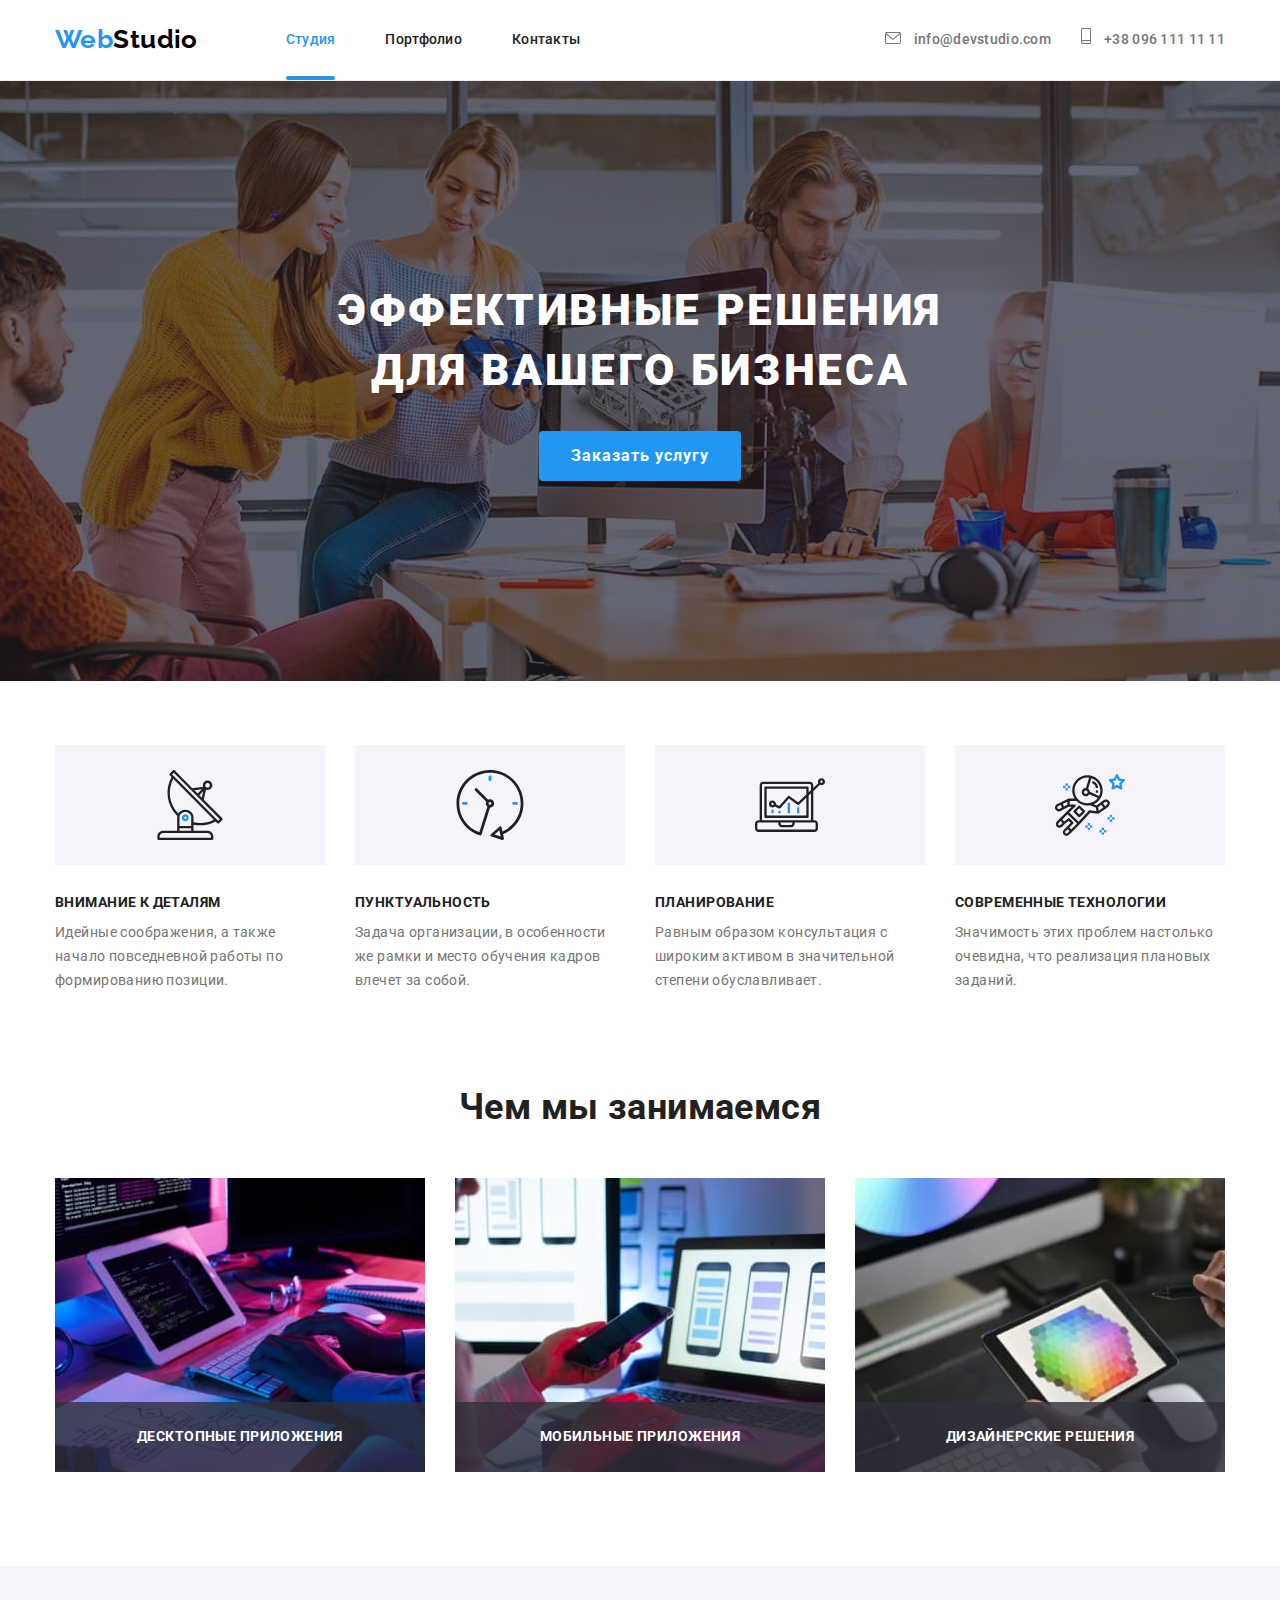
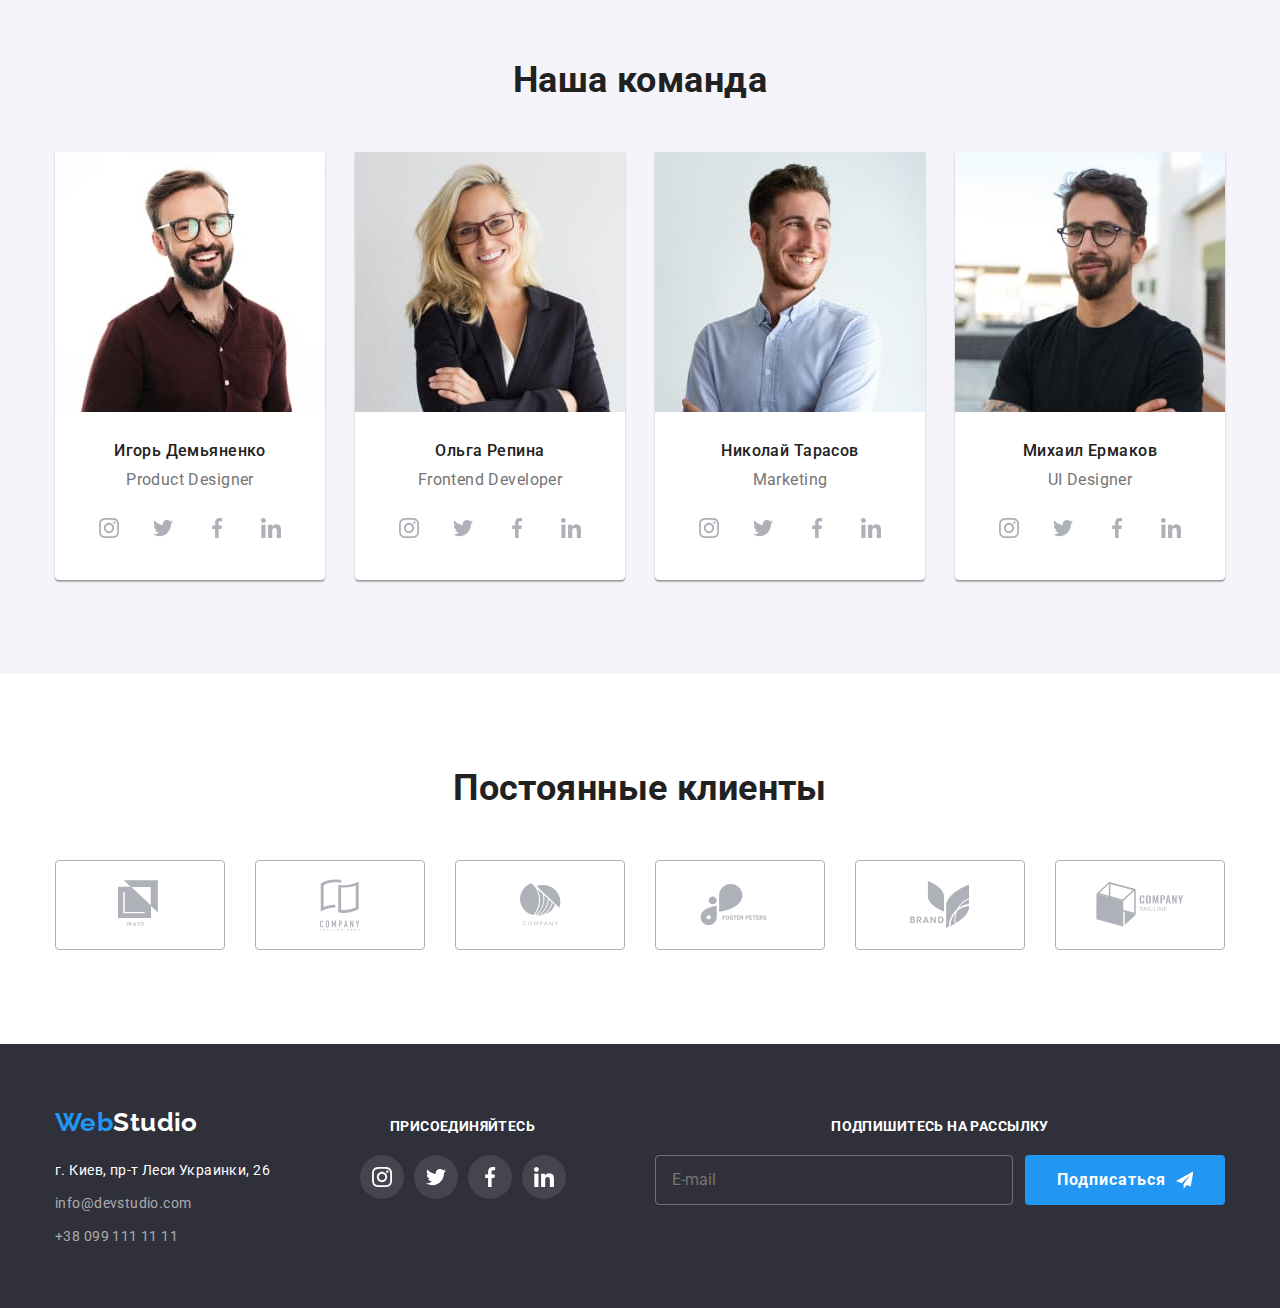
==== commit 467c1114: "html cheked" ====
--- a/index.html
+++ b/index.html
@@ -136,8 +136,7 @@
         <li class="work-examples__item">
             
             <img  
-            srcset="./images/box/box1@2x.jpg 2x
-            "
+            srcset="./images/box/box1.jpg 1x, ./images/box/box1@2x.jpg 2x"
             src="./images/box/box1.jpg" alt="Процесс создания сайта" width="370" />
 
         <div class="work-examples__text-box">
@@ -147,9 +146,9 @@
         <li class="work-examples__item">
             
             <img 
-            srcset="./images/box/box2@2x.jpg 2x
-
-            "src="./images/box/box2.jpg" alt="Оптимизация сайта под мобильный телефон" width="370" />
+            srcset="./images/box/box2.jpg 1x, ./images/box/box2@2x.jpg 2x"
+
+            src= "./images/box/box2.jpg" alt="Оптимизация сайта под мобильный телефон" width="370" />
 
         <div class="work-examples__text-box">
             <p class="work-examples__text">мобильные приложения</p>
@@ -158,7 +157,7 @@
         <li class="work-examples__item">
             
             <img 
-            srcset="./images/box/box3@2x.jpg 2x
+            srcset="./images/box/box3.jpg 1x, ./images/box/box3@2x.jpg 2x
             "
             src="./images/box/box3.jpg" alt="Выбор цвета на планшете" width="370" />
 
@@ -178,19 +177,13 @@
                 <li class="team__item grid__item">
                     
                     <picture>
-                        <source
-                        srcset="./images/team/desktop/i.d.desktop.jpg 1x, ./images/team/desktop/i.d.desktop@2x.jpg"
-                        media="(min-width: 1200px)"
-                        type="image/jpg"
-                        />
-                        <source srcset="./images/team/tablet/i.d.tablet.jpg 1x, ./images/team/tablet/i.d.tablet@2x.jpg 2x" 
-                        media="(min-width: 768px)" 
-                        type="image/jpg"
-                         />
+                        <source srcset="./images/team/desktop/i.d.desktop.jpg 1x, ./images/team/desktop/i.d.desktop@2x.jpg 2x"
+                            media="(min-width: 1200px)" type="image/jpg" />
+                        <source srcset="./images/team/tablet/i.d.tablet.jpg 1x, ./images/team/tablet/i.d.tablet@2x.jpg 2x"
+                            media="(min-width: 768px)" type="image/jpg" />
 
                         <source srcset="./images/team/mobile/i.d.mobile.jpg 1x, ./images/team/mobile/i.d.mobile@2x.jpg 2x"
-                        media="(max-width: 767.98px)"
-                        type="image/jpg" />
+                            media="(max-width: 767.98px)" type="image/jpg" />
 
                     <img src="./images/team/desktop/i.d.desktop.jpg" alt="Игорь Демьяненко" width="450" />
 
@@ -233,7 +226,7 @@
                 </li>
                 <li class="team__item grid__item">
                     <picture>
-                        <source srcset="./images/team/desktop/o.r.desktop.jpg 1x, ./images/team/desktop/o.r.desktop@2x.jpg"
+                        <source srcset="./images/team/desktop/o.r.desktop.jpg 1x, ./images/team/desktop/o.r.desktop@2x.jpg 2x"
                             media="(min-width: 1200px)" 
                             type="image/jpg" />
                         <source srcset="./images/team/tablet/o.r.tablet.jpg 1x, ./images/team/tablet/o.r.tablet@2x.jpg 2x"
@@ -285,7 +278,7 @@
                 </li>
                 <li class="team__item grid__item">
                 <picture>
-                    <source srcset="./images/team/desktop/n.t.desktop.jpg 1x, ./images/team/desktop/n.t.desktop@2x.jpg"
+                    <source srcset="./images/team/desktop/n.t.desktop.jpg 1x, ./images/team/desktop/n.t.desktop@2x.jpg 2x"
                         media="(min-width: 1200px)" type="image/jpg" />
                     <source srcset="./images/team/tablet/n.t.tablet.jpg 1x, ./images/team/tablet/n.t.tablet@2x.jpg 2x"
                         media="(min-width: 768px)" type="image/jpg" />
@@ -334,7 +327,7 @@
                 </li>
                 <li class="team__item grid__item">
                     <picture>
-                        <source srcset="./images/team/desktop/m.e.desktop.jpg 1x, ./images/team/desktop/m.e.desktop@2x.jpg"
+                        <source srcset="./images/team/desktop/m.e.desktop.jpg 1x, ./images/team/desktop/m.e.desktop@2x.jpg 2x"
                             media="(min-width: 1200px)" type="image/jpg" />
                         <source srcset="./images/team/tablet/m.e.tablet.jpg 1x, ./images/team/tablet/m.e.tablet@2x.jpg 2x"
                             media="(min-width: 768px)" type="image/jpg" />
--- a/css/main.min.css
+++ b/css/main.min.css
@@ -1,2 +1,2 @@
-:root{--main-text-color: #757575;--title-color: #212121;--background-text-color: #ffffff;--special-text-color: #2196f3;--white-bg-color: #ffffff;--dark-bg-color: #2f303a;--second-bg-color: #f5f4fa;--third-bg-color: #2196f3;--icon-color: #afb1b8}html{box-sizing:border-box}*,*::before,*::after{box-sizing:inherit}body{font-family:'Roboto', sans-serif;font-style:normal;font-weight:400;font-size:14px;line-height:1.71;letter-spacing:0.03em;background-color:var(--white-bg-color);color:var(--main-text-color)}h1,h2,h3,h4,h5,h6,p{margin-top:0}p{margin:0}img{display:block;max-width:100%;height:auto}a{text-decoration:none;color:var(--main-text-color)}.visually-hidden{position:absolute !important;clip:rect(1px 1px 1px 1px);clip:rect(1px, 1px, 1px, 1px);padding:0 !important;border:0 !important;height:1px !important;width:1px !important;overflow:hidden;margin:0}.list{margin-top:0;margin-bottom:0;padding-left:0;list-style:none}.hero__title,.benefits-list__header{text-transform:uppercase}.container{max-width:100%;padding-right:15px;padding-left:15px;margin-right:auto;margin-left:auto;outline:1px solid red}@media screen and (min-width: 480px){.container{max-width:480px}}@media screen and (min-width: 768px){.container{max-width:768px}}@media screen and (min-width: 1200px){.container{max-width:1200px}}.section{padding-top:60px;padding-bottom:60px}@media screen and (min-width: 1200px){.section{padding-top:94px;padding-bottom:94px}}.section-title{font-size:28px;line-height:1.17;text-align:center;color:var(--title-color)}@media screen and (min-width: 1200px){.section-title{margin-bottom:50px;font-size:36px;line-height:1.16}}.grid{display:flex;flex-wrap:wrap;margin-left:-30px;margin-top:-30px}.grid__item{flex-basis:calc((100% - 30px * var(--grid__item)) / var(--grid__item));margin-left:30px;margin-top:30px}.header{border-bottom:1px solid #ececec}.header-content{display:flex;justify-content:space-between;align-items:center;position:relative}.all-nav{display:flex;justify-content:space-between;align-items:center;margin-right:auto}@media screen and (max-width: 767.98px){.nav-list{display:none}}@media screen and (min-width: 768px){.nav-list{display:flex;margin-left:auto;margin-right:auto;margin-left:88px}}.nav-list__link{display:flex;align-items:center;justify-content:center;padding-top:32px;padding-bottom:32px}.nav-list__item:not(:last-child){margin-right:50px}.link{color:var(--title-color);transition:color 250ms cubic-bezier(0.4, 0, 0.2, 1)}.link--current{position:relative;color:var(--special-text-color)}.link--current::after{position:absolute;left:0;bottom:0;content:'';width:100%;height:4px;background-color:var(--third-bg-color);border-radius:2px}@media screen and (max-width: 767.98px){.contacts-list{display:none}}@media screen and (min-width: 768px) and (max-width: 1199.98px){.contacts-list{flex-direction:column;justify-content:start;margin-right:0}}@media screen and (min-width: 1200px){.contacts-list{display:flex;margin-left:auto}}@media screen and (min-width: 1200px){.contacts-list__item:not(:last-child){margin-right:30px}}.link,.contacts{font-weight:500;font-size:14px;line-height:1.14;letter-spacing:0.02em;text-decoration:none;transition:color 250ms cubic-bezier(0.4, 0, 0.2, 1)}.link:hover,.link:focus,.contacts:hover,.contacts:focus{color:var(--special-text-color)}.contacts-list__link{color:inherit;transition:color 250ms cubic-bezier(0.4, 0, 0.2, 1)}@media screen and (min-width: 768px) and (max-width: 1199.98px){.contacts-list__link{font-size:12px;line-height:1.16}}@media screen and (min-width: 1200px){.contacts-list__link{padding-top:32px;padding-bottom:32px}}.contacts-list__icon{margin-right:10px;display:inline-flex;fill:currentColor;transition:fill 250ms cubic-bezier(0.4, 0, 0.2, 1)}.contacts-list__icon:hover,.contacts-list__icon:focus{fill:var(--special-text-color)}.mobile-menu{display:none;position:fixed;top:0;left:0;width:100%;height:100vh;opacity:0;overflow-y:scroll;pointer-events:none;z-index:100;padding-top:48px;padding-bottom:48px;padding-left:40px;background-color:var(--white-bg-color);box-shadow:0px 4px 8px rgba(0,0,0,0.04),0px 2px 4px rgba(0,0,0,0.08),0px 1px 3px rgba(0,0,0,0.16);transition:opacity 250ms cubic-bezier(0.4, 0, 0.2, 1)}.mobile-menu.is-open{display:flex;flex-direction:column;align-content:space-between}@media screen and (min-width: 768px){.mobile-menu,.mobile-menu.is-open{display:none}}.mobile-menu__button{position:absolute;top:10px;right:10px;z-index:999;width:40px;height:40px;background-color:transparent;border:none}.mobile-menu__button:focus,.mobile-menu__button:hover{background-color:transparent;box-shadow:none}@media screen and (min-width: 768px){.mobile-menu__button{display:none}}.mobile-menu.is-open{opacity:1;pointer-events:visible}.mobile-menu.is-open .mobile-menu__button{top:10px;right:15px}.mobile-menu__icon{width:40px;height:40px;transition:fill 250ms cubic-bezier(0.4, 0, 0.2, 1)}.mobile-menu__icon:hover,.mobile-menu__icon:focus{fill:var(--third-bg-color)}.mobile-menu__button .menu-close{display:none}.mobile-menu__button.is-open .menu-close{display:block}.mobile-menu__button.is-open .menu-burger{display:none}.mobile-menu__list{display:block;margin-left:0;margin-right:auto}.mobile-menu__item:not(:last-child){margin-bottom:32px}.mobile-menu__link{font-weight:500;font-size:40px;line-height:1.18;letter-spacing:0.02em}.mobile-menu__link--current{color:var(--special-text-color)}.mobile-menu__link--mobile{font-size:34px;color:var(--special-text-color)}.mobile-menu__link--mail{font-size:24px;line-height:1.17;color:#757575}.mobile-menu__list--bottom{margin-top:auto}.socials-menu__list{display:flex;margin-top:64px;flex-wrap:wrap}.socials-menu__item:not(:last-child)::after{content:'';border:1px solid rgba(33,33,33,0.2);transform:rotate(90deg);margin-right:10px;margin-left:10px}.socials-menu__link{font-weight:500;font-size:18px;line-height:1.22;letter-spacing:0.02em;color:var(--special-text-color)}.logo{display:block;padding-top:16px;padding-bottom:16px;color:#000000}@media screen and (min-width: 768px){.logo{padding-top:24px;padding-bottom:25px}}.logo--web{color:var(--special-text-color)}.logo--footer{color:var(--white-bg-color)}.logo,.logo--footer{font-family:'Raleway', sans-serif;font-weight:700;font-size:24px;line-height:1.16;text-decoration:none}@media screen and (min-width: 1200px){.logo,.logo--footer{font-size:26px;line-height:1.19}}.hero{padding-top:118px;padding-bottom:118px;max-width:100%;height:400px;margin-left:auto;margin-right:auto;text-align:center;background-color:#c4c4c4;background-size:cover;background-repeat:no-repeat;background-position:center}.hero__title{font-weight:900;font-size:26px;line-height:1.36;text-align:center;letter-spacing:0.06em;color:var(--background-text-color);width:100%;margin-bottom:30px}@media screen and (min-width: 1200px){.hero__title{font-size:44px}}@media screen and (min-width: 768px){.benefits-list{display:flex}}@media screen and (min-width: 768px) and (max-width: 1199.98px){.benefits-list{flex-wrap:wrap}}.benefits-list__item{width:100%}.benefits-list__item::before{content:'';display:block;height:120px;background-size:70px 70px;background-repeat:no-repeat;background-position:center;background-color:var(--second-bg-color);margin-bottom:30px}@media screen and (min-width: 768px) and (max-width: 1199.98px){.benefits-list__item{--grid__item: 2}}@media screen and (min-width: 1200px){.benefits-list__item{--grid__item: 4;margin-top:0px}}.icon-antenna::before{background-image:url(../images/icons/antenna.svg)}.icon-clock::before{background-image:url(../images/icons/clock.svg)}.icon-diagram::before{background-image:url(../images/icons/diagram.svg)}.icon-astronaut::before{background-image:url(../images/icons/astronaut.svg)}.benefits-list__header{font-size:14px;line-height:1.14;margin-bottom:10px;color:var(--title-color)}@media screen and (max-width: 767.98px){.benefits-list__header{text-align:center}}.work-examples{padding-bottom:94px}@media screen and (max-width: 1199.98px){.work-examples{display:none}}.work-examples__list{display:flex}.work-examples__item:not(:last-child){margin-right:30px}.work-examples__item{position:relative}.work-examples__text-box{position:absolute;width:370px;height:70px;bottom:0;left:0;background-color:rgba(47,48,58,0.8)}.work-examples__text{font-weight:bold;font-size:14px;line-height:1.14;text-align:center;text-transform:uppercase;color:var(--background-text-color);padding-top:27px;padding-bottom:27px}.team__list{display:flex;text-align:center}.team__item{background-color:var(--white-bg-color);text-align:center;box-shadow:0px 1px 3px rgba(0,0,0,0.12),0px 1px 1px rgba(0,0,0,0.14),0px 2px 1px rgba(0,0,0,0.2);border-radius:0px 0px 4px 4px}@media screen and (max-width: 767.98px){.team__item{--grid__item: 1}}@media screen and (min-width: 768px){.team__item{--grid__item: 2}}@media screen and (min-width: 1200px){.team__item{--grid__item: 4}}.team__name{font-weight:500;font-size:16px;padding-bottom:10px;margin:0;color:var(--title-color)}.team__position{font-size:16px}.team__footer{padding-top:30px;padding-bottom:30px}.team{background-color:var(--second-bg-color)}.team__name,.team__position{line-height:1.18;text-align:center}.social-links{margin-top:16px;display:inline-flex}.social-links__link{display:flex;justify-content:center;align-items:center;width:44px;height:44px;border-radius:50%;transition:background-color 250ms cubic-bezier(0.4, 0, 0.2, 1)}.social-links__link:hover,.social-links__link:focus{background-color:var(--third-bg-color);outline:none}.social-links__icon{fill:var(--icon-color);transition:fill 250ms cubic-bezier(0.4, 0, 0.2, 1)}.social-links__item:not(:last-child){margin-right:10px}.social-links__link:hover .social-links__icon,.social-links__link:focus .social-links__icon{fill:var(--white-bg-color);outline:none}.clients-list{display:flex;flex-wrap:wrap;justify-content:center}.clients-list__link{display:flex;justify-content:center;align-items:center;width:100%;height:90px;border:1px solid var(--icon-color);border-radius:4px;transition:border 250ms cubic-bezier(0.4, 0, 0.2, 1)}.clients-list__link:hover,.clients-list__link:focus{border:1px solid var(--third-bg-color);outline:none}.clients-list__icon{fill:var(--icon-color);transition:fill 250ms cubic-bezier(0.4, 0, 0.2, 1)}@media screen and (max-width: 767.98px){.clients-list__item{--grid__item: 2}}@media screen and (min-width: 768px){.clients-list__item{--grid__item: 3}}@media screen and (min-width: 1200px){.clients-list__item{--grid__item: 6}}.clients-list__link:hover .clients-list__icon,.clients-list__link:focus .clients-list__icon{fill:var(--third-bg-color)}.footer{padding-top:60px;padding-bottom:60px;background-color:var(--dark-bg-color)}@media screen and (max-width: 767.98px){.footer__info{margin-right:auto;margin-left:auto;margin-bottom:60px;text-align:center}}@media screen and (min-width: 768px) and (max-width: 1199.98px){.footer__info{width:50%;text-align:center}}.join{font-size:14px;line-height:1.14;text-transform:uppercase;margin-bottom:20px;color:var(--background-text-color)}.join--subs{margin-left:auto;margin-right:auto}.address{font-style:normal;color:var(--background-text-color);margin-top:20px}.address__contacts{color:rgba(255,255,255,0.6);text-decoration:none;transition:color 250ms cubic-bezier(0.4, 0, 0.2, 1)}.address__contacts:hover,.address__contacts:focus{color:var(--special-text-color)}.address__item{margin-top:9px}@media screen and (min-width: 480px){.our-contacts{display:flex;flex-direction:column;justify-content:space-between}}@media screen and (min-width: 768px) and (max-width: 1199.98px){.our-contacts{display:flex;flex-wrap:wrap;flex-direction:row;align-items:baseline;justify-content:space-around}}@media screen and (min-width: 1200px){.our-contacts{display:flex;justify-content:space-between;flex-direction:row;align-items:baseline}}.social-networks{display:flex;flex-direction:column;justify-content:center;align-items:center;text-align:center}@media screen and (max-width: 767.98px){.social-networks{margin-bottom:60px}}@media screen and (min-width: 768px) and (max-width: 1199.98px){.social-networks{width:50%;text-align:center}}.social-networks__list{display:inline-flex}.social-networks__link{display:flex;justify-content:center;align-items:center;width:44px;height:44px;border-radius:50%;background-color:rgba(255,255,255,0.1);transition:background-color 250ms cubic-bezier(0.4, 0, 0.2, 1)}.social-networks__link:hover,.social-networks__link:focus{background-color:var(--third-bg-color)}.social-networks__item:not(:last-child){margin-right:10px}.social-networks__icon,.subs-form__icon{fill:var(--white-bg-color)}.subscribe{text-align:center}@media screen and (min-width: 768px) and (max-width: 1199.98px){.subscribe{margin-left:auto;margin-right:auto;margin-top:60px}}@media screen and (min-width: 1200px){.subscribe{margin-left:0;margin-right:0;padding-top:15px}}.subs-form{display:flex}@media screen and (max-width: 1199.98px){.subs-form{flex-direction:column;text-align:center}}.subs-form__input{width:100%;margin-bottom:20px;padding-left:16px;height:50px;font-size:16px;line-height:1.25;background-color:transparent;color:var(--background-text-color);border:1px solid rgba(255,255,255,0.3);border-radius:4px}@media screen and (min-width: 768px) and (max-width: 1199.98px){.subs-form__input{margin-right:auto;margin-left:auto;width:450px}}@media screen and (min-width: 1200px){.subs-form__input{width:358px;margin-right:12px;margin-bottom:0;padding-top:15px;padding-bottom:15px}}.button--subs{display:flex;align-items:center;width:200px;margin-left:auto;margin-right:auto}.subs-form__icon{margin-left:10px}body.modal-open{overflow:hidden}.backdrop{position:fixed;z-index:999;top:0;left:0;width:100vw;height:100vh;background-color:rgba(0,0,0,0.2);opacity:1;transition:opacity 250ms cubic-bezier(0.4, 0, 0.2, 1)}.backdrop.is-hidden{opacity:0;pointer-events:none}.backdrop.is-hidden .modal{transform:translate(-50%, 100%);opacity:0}.modal{position:absolute;max-width:450px;left:50%;top:50%;transform:translate(-50%, -50%);opacity:1;background-color:var(--white-bg-color);box-shadow:0px 1px 3px rgba(0,0,0,0.12),0px 1px 1px rgba(0,0,0,0.14),0px 2px 1px rgba(0,0,0,0.2);border-radius:4px;transition:opacity 250ms cubic-bezier(0.4, 0, 0.2, 1),transform 250ms cubic-bezier(0.4, 0, 0.2, 1)}@media screen and (min-width: 480px){.modal{min-width:450px}}@media screen and (min-width: 1200px){.modal{min-width:528px}}.button--close{position:absolute;top:0;right:0;width:30px;height:30px;background-color:var(--white-bg-color);border:1px solid rgba(0,0,0,0.1);border-radius:50%;margin-left:auto;margin-right:8px;margin-top:8px}.button--close:hover,.button--close:focus{cursor:pointer}.close{color:#000000}.button--close:hover .close,.button--close:focus .close{color:var(--background-text-color)}.main-form{position:relative;align-items:center;padding:40px}.main-form__header{font-weight:bold;font-size:20px;line-height:1.5;text-align:center;color:#212121;margin-bottom:12px}@media screen and (min-width: 1200px){.main-form__header{line-height:1.15}}.main-form__item{display:flex;flex-direction:column}.main-form__label{font-size:12px;line-height:1.16;letter-spacing:0.01em;color:#757575}.main-form__field{position:relative;margin-top:4px;margin-bottom:10px}.main-form__field:focus-within{fill:var(--third-bg-color)}.main-form__input:focus-within,textarea{border:1px solid #2196f3;outline-color:#2196f3}.main-form__icon{position:absolute;top:50%;left:12px;transform:translateY(-50%);transition:fill 250ms cubic-bezier(0.4, 0, 0.2, 1)}.main-form__input{width:100%;height:40px;padding-left:42px;border:1px solid rgba(33,33,33,0.2);box-sizing:border-box;border-radius:4px;transition:all 250ms cubic-bezier(0.4, 0, 0.2, 1)}textarea{width:100%;border-width:2px;border-radius:4px;padding:12px 16px;border-color:rgba(33,33,33,0.2);resize:none;margin-top:4px;margin-bottom:20px}textarea:placeholder-shown{font-size:14px;line-height:1.14;letter-spacing:0.01em;color:rgba(117,117,117,0.5)}.agreement{display:flex;flex-direction:column;align-items:center}.agreement__label{display:flex;align-items:center;font-size:12px}@media screen and (min-width: 1200px){.agreement__label{font-size:14px}}.agreement__link{color:var(--special-text-color);text-decoration:underline}.agreement-text{margin-left:7px}.btn--send{margin-top:30px}.checkbox{position:absolute;width:1px;height:1px;margin:-1px;border:0;padding:0;clip:rect(0 0 0 0);overflow:hidden}.agreement__icon{display:inline-block;width:16px;height:15px;background-image:url(../images/icons/rect.svg);background-size:contain;background-origin:border-box;transition:all 250ms cubic-bezier(0.4, 0, 0.2, 1)}.checkbox:checked+.agreement__icon{display:inline-block;width:16px;height:15px;border-radius:4px;background-color:var(--third-bg-color);background-image:url(../images/icons/icon-check.svg);background-size:contain;background-origin:border-box}.filter{display:flex;flex-wrap:wrap;justify-content:start}@media screen and (min-width: 480px){.filter{margin-bottom:40px}}@media screen and (min-width: 768px){.filter{margin-bottom:30px;justify-content:center}}@media screen and (min-width: 1200px){.filter{margin-bottom:50px}}.filter__item{outline:none}@media screen and (max-width: 767.98px){.filter__item{padding-bottom:15px}}.filter__item:nth-child(n+4){padding-bottom:0}.filter__item:not(:last-child){margin-right:8px}.portfolio{border:1px solid #eeeeee;background:#ffffff;transition:box-shadow 250ms cubic-bezier(0.4, 0, 0.2, 1)}@media screen and (min-width: 480px){.portfolio{--grid__item: 1}}@media screen and (min-width: 768px){.portfolio{--grid__item: 2}}@media screen and (min-width: 1200px){.portfolio{--grid__item: 3}}.portfolio__img{position:relative;overflow:hidden}.portfolio__overlay{display:inline-block;position:absolute;width:100%;height:100%;top:0;left:0;transform:translateY(100%);background-color:rgba(33,150,243,0.9);transition:transform 250ms cubic-bezier(0.4, 0, 0.2, 1)}.portfolio__overlay-text{font-size:18px;line-height:1.55;color:var(--background-text-color);padding:63px 24px 63px 24px}.portfolio:hover .portfolio__overlay,.portfolio:focus .portfolio__overlay{transform:translateY(0)}.portfolio__footer{border:1px solid #eeeeee;padding:20px 24px 20px 20px}.portfolio__name{font-size:18px;line-height:2;letter-spacing:0.06em;color:var(--title-color);margin-bottom:4px}.portfolio__description{font-size:16px;line-height:1.87}.portfolio:hover,.portfolio:focus,.portfolio__link:hover,.portfolio__link:focus{box-shadow:0px 1px 1px rgba(0,0,0,0.12),0px 4px 4px rgba(0,0,0,0.06),1px 4px 6px rgba(0,0,0,0.16)}.button--order,.button--subs,.btn--send{font-weight:700;font-size:16px;line-height:1.87;text-align:center;letter-spacing:0.06em;color:var(--background-text-color);background-color:var(--third-bg-color);padding:10px 32px 10px 32px;border:none;border-radius:4px;transition:box-shadow 250ms cubic-bezier(0.4, 0, 0.2, 1)}.button--filter{font-weight:500;font-size:16px;line-height:1.62;text-align:center;color:var(--title-color);background-color:var(--second-bg-color);padding:6px 22px 6px 22px;border:none;border-radius:4px;outline:none;transition:box-shadow 250ms cubic-bezier(0.4, 0, 0.2, 1)}.button-current{color:var(--background-text-color);background-color:var(--third-bg-color)}.button,.button--filter{cursor:pointer}.button--filter:hover,.button--filter:focus{box-shadow:0px 1px 1px rgba(0,0,0,0.12),0px 4px 4px rgba(0,0,0,0.06),1px 4px 6px rgba(0,0,0,0.16)}button:focus,button:hover{background-color:var(--third-bg-color);color:var(--background-text-color);box-shadow:0px 4px 4px rgba(0,0,0,0.15)}
+:root{--main-text-color: #757575;--title-color: #212121;--background-text-color: #ffffff;--special-text-color: #2196f3;--white-bg-color: #ffffff;--dark-bg-color: #2f303a;--second-bg-color: #f5f4fa;--third-bg-color: #2196f3;--icon-color: #afb1b8}html{box-sizing:border-box}*,*::before,*::after{box-sizing:inherit}body{font-family:'Roboto', sans-serif;font-style:normal;font-weight:400;font-size:14px;line-height:1.71;letter-spacing:0.03em;background-color:var(--white-bg-color);color:var(--main-text-color)}h1,h2,h3,h4,h5,h6,p{margin-top:0}p{margin:0}img{display:block;max-width:100%;height:auto}a{text-decoration:none;color:var(--main-text-color)}.visually-hidden{position:absolute !important;clip:rect(1px 1px 1px 1px);clip:rect(1px, 1px, 1px, 1px);padding:0 !important;border:0 !important;height:1px !important;width:1px !important;overflow:hidden;margin:0}.list{margin-top:0;margin-bottom:0;padding-left:0;list-style:none}.hero__title,.benefits-list__header{text-transform:uppercase}.container{max-width:100%;padding-right:15px;padding-left:15px;margin-right:auto;margin-left:auto}@media screen and (min-width: 480px){.container{max-width:480px}}@media screen and (min-width: 768px){.container{max-width:768px}}@media screen and (min-width: 1200px){.container{max-width:1200px}}.section{padding-top:60px;padding-bottom:60px}@media screen and (min-width: 1200px){.section{padding-top:94px;padding-bottom:94px}}.section-title{font-size:28px;line-height:1.17;text-align:center;color:var(--title-color)}@media screen and (min-width: 1200px){.section-title{margin-bottom:50px;font-size:36px;line-height:1.16}}.grid{display:flex;flex-wrap:wrap;margin-left:-30px;margin-top:-30px}.grid__item{flex-basis:calc((100% - 30px * var(--grid__item)) / var(--grid__item));margin-left:30px;margin-top:30px}.header{border-bottom:1px solid #ececec}.header-content{display:flex;justify-content:space-between;align-items:center;position:relative}.all-nav{display:flex;justify-content:space-between;align-items:center;margin-right:auto}@media screen and (max-width: 767.98px){.nav-list{display:none}}@media screen and (min-width: 768px){.nav-list{display:flex;margin-left:auto;margin-right:auto;margin-left:88px}}.nav-list__link{display:flex;align-items:center;justify-content:center;padding-top:32px;padding-bottom:32px}.nav-list__item:not(:last-child){margin-right:50px}.link{color:var(--title-color);transition:color 250ms cubic-bezier(0.4, 0, 0.2, 1)}.link--current{position:relative;color:var(--special-text-color)}.link--current::after{position:absolute;left:0;bottom:0;content:'';width:100%;height:4px;background-color:var(--third-bg-color);border-radius:2px}@media screen and (max-width: 767.98px){.contacts-list{display:none}}@media screen and (min-width: 768px) and (max-width: 1199.98px){.contacts-list{flex-direction:column;justify-content:start;margin-right:0}}@media screen and (min-width: 1200px){.contacts-list{display:flex;margin-left:auto}}@media screen and (min-width: 1200px){.contacts-list__item:not(:last-child){margin-right:30px}}.link,.contacts{font-weight:500;font-size:14px;line-height:1.14;letter-spacing:0.02em;text-decoration:none;transition:color 250ms cubic-bezier(0.4, 0, 0.2, 1)}.link:hover,.link:focus,.contacts:hover,.contacts:focus{color:var(--special-text-color)}.contacts-list__link{color:inherit;transition:color 250ms cubic-bezier(0.4, 0, 0.2, 1)}@media screen and (min-width: 768px) and (max-width: 1199.98px){.contacts-list__link{font-size:12px;line-height:1.16}}@media screen and (min-width: 1200px){.contacts-list__link{padding-top:32px;padding-bottom:32px}}.contacts-list__icon{margin-right:10px;display:inline-flex;fill:currentColor;transition:fill 250ms cubic-bezier(0.4, 0, 0.2, 1)}.contacts-list__icon:hover,.contacts-list__icon:focus{fill:var(--special-text-color)}.mobile-menu{display:none;position:fixed;top:0;left:0;width:100%;height:100vh;opacity:0;overflow-y:scroll;pointer-events:none;z-index:100;padding-top:48px;padding-bottom:48px;padding-left:40px;background-color:var(--white-bg-color);box-shadow:0px 4px 8px rgba(0,0,0,0.04),0px 2px 4px rgba(0,0,0,0.08),0px 1px 3px rgba(0,0,0,0.16);transition:opacity 250ms cubic-bezier(0.4, 0, 0.2, 1)}.mobile-menu.is-open{display:flex;flex-direction:column;align-content:space-between}@media screen and (min-width: 768px){.mobile-menu,.mobile-menu.is-open{display:none}}.mobile-menu__button{position:absolute;top:10px;right:10px;z-index:999;width:40px;height:40px;background-color:transparent;border:none}.mobile-menu__button:focus,.mobile-menu__button:hover{background-color:transparent;box-shadow:none}@media screen and (min-width: 768px){.mobile-menu__button{display:none}}.mobile-menu.is-open{opacity:1;pointer-events:visible}.mobile-menu.is-open .mobile-menu__button{top:10px;right:15px}.mobile-menu__icon{width:40px;height:40px;transition:fill 250ms cubic-bezier(0.4, 0, 0.2, 1)}.mobile-menu__icon:hover,.mobile-menu__icon:focus{fill:var(--third-bg-color)}.mobile-menu__button .menu-close{display:none}.mobile-menu__button.is-open .menu-close{display:block}.mobile-menu__button.is-open .menu-burger{display:none}.mobile-menu__list{display:block;margin-left:0;margin-right:auto}.mobile-menu__item:not(:last-child){margin-bottom:32px}.mobile-menu__link{font-weight:500;font-size:40px;line-height:1.18;letter-spacing:0.02em}.mobile-menu__link--current{color:var(--special-text-color)}.mobile-menu__link--mobile{font-size:34px;color:var(--special-text-color)}.mobile-menu__link--mail{font-size:24px;line-height:1.17;color:#757575}.mobile-menu__list--bottom{margin-top:auto}.socials-menu__list{display:flex;margin-top:64px;flex-wrap:wrap}.socials-menu__item:not(:last-child)::after{content:'';border:1px solid rgba(33,33,33,0.2);transform:rotate(90deg);margin-right:10px;margin-left:10px}.socials-menu__link{font-weight:500;font-size:18px;line-height:1.22;letter-spacing:0.02em;color:var(--special-text-color)}.logo{display:block;padding-top:16px;padding-bottom:16px;color:#000000}@media screen and (min-width: 768px){.logo{padding-top:24px;padding-bottom:25px}}.logo--web{color:var(--special-text-color)}.logo--footer{color:var(--white-bg-color)}.logo,.logo--footer{font-family:'Raleway', sans-serif;font-weight:700;font-size:24px;line-height:1.16;text-decoration:none}@media screen and (min-width: 1200px){.logo,.logo--footer{font-size:26px;line-height:1.19}}.hero{padding-top:118px;padding-bottom:118px;max-width:100%;height:400px;margin-left:auto;margin-right:auto;text-align:center;background-image:linear-gradient(to right, rgba(47,48,58,0.4), rgba(47,48,58,0.4)),url(../../images/hero/hero.mobile.jpg);background-color:#c4c4c4;background-size:cover;background-repeat:no-repeat;background-position:center}@media screen and (min-device-pixel-ratio: 2), screen and (min-resolution: 192dpi), screen and (min-resolution: 2dppx){.hero{background-image:linear-gradient(to right, rgba(47,48,58,0.4), rgba(47,48,58,0.4)),url(../../images/hero/hero.mobile@2x.jpg)}}@media screen and (min-width: 768px){.hero{max-width:100%;background-image:linear-gradient(to right, rgba(47,48,58,0.4), rgba(47,48,58,0.4)),url(../../images/hero/hero.tablet.jpg)}}@media screen and (min-width: 768px) and (min-device-pixel-ratio: 2), screen and (min-width: 768px) and (min-resolution: 192dpi), screen and (min-width: 768px) and (min-resolution: 2dppx){.hero{background-image:linear-gradient(to right, rgba(47,48,58,0.4), rgba(47,48,58,0.4)),url(../../images/hero/hero.tablet@2x.jpg)}}@media screen and (min-width: 1200px){.hero{padding-top:200px;padding-bottom:200px;max-width:1600px;height:600px;background-image:linear-gradient(to right, rgba(47,48,58,0.4), rgba(47,48,58,0.4)),url(../../images/hero/hero.desktop.jpg)}}@media screen and (min-width: 1200px) and (min-device-pixel-ratio: 2), screen and (min-width: 1200px) and (min-resolution: 192dpi), screen and (min-width: 1200px) and (min-resolution: 2dppx){.hero{background-image:linear-gradient(to right, rgba(47,48,58,0.4), rgba(47,48,58,0.4)),url(../../images/hero/hero.desktop@2x.jpg)}}.hero__title{font-weight:900;font-size:26px;line-height:1.36;text-align:center;letter-spacing:0.06em;color:var(--background-text-color);width:100%;margin-bottom:30px}@media screen and (min-width: 1200px){.hero__title{font-size:44px}}@media screen and (min-width: 768px){.benefits-list{display:flex}}@media screen and (min-width: 768px) and (max-width: 1199.98px){.benefits-list{flex-wrap:wrap}}.benefits-list__item{width:100%}.benefits-list__item::before{content:'';display:block;height:120px;background-size:70px 70px;background-repeat:no-repeat;background-position:center;background-color:var(--second-bg-color);margin-bottom:30px}@media screen and (min-width: 768px) and (max-width: 1199.98px){.benefits-list__item{--grid__item: 2}}@media screen and (min-width: 1200px){.benefits-list__item{--grid__item: 4;margin-top:0px}}.icon-antenna::before{background-image:url(../images/icons/antenna.svg)}.icon-clock::before{background-image:url(../images/icons/clock.svg)}.icon-diagram::before{background-image:url(../images/icons/diagram.svg)}.icon-astronaut::before{background-image:url(../images/icons/astronaut.svg)}.benefits-list__header{font-size:14px;line-height:1.14;margin-bottom:10px;color:var(--title-color)}@media screen and (max-width: 767.98px){.benefits-list__header{text-align:center}}.work-examples{padding-bottom:94px}@media screen and (max-width: 1199.98px){.work-examples{display:none}}.work-examples__list{display:flex}.work-examples__item:not(:last-child){margin-right:30px}.work-examples__item{position:relative}.work-examples__text-box{position:absolute;width:370px;height:70px;bottom:0;left:0;background-color:rgba(47,48,58,0.8)}.work-examples__text{font-weight:bold;font-size:14px;line-height:1.14;text-align:center;text-transform:uppercase;color:var(--background-text-color);padding-top:27px;padding-bottom:27px}.team__list{display:flex;text-align:center}.team__item{background-color:var(--white-bg-color);text-align:center;box-shadow:0px 1px 3px rgba(0,0,0,0.12),0px 1px 1px rgba(0,0,0,0.14),0px 2px 1px rgba(0,0,0,0.2);border-radius:0px 0px 4px 4px}@media screen and (max-width: 767.98px){.team__item{--grid__item: 1}}@media screen and (min-width: 768px){.team__item{--grid__item: 2}}@media screen and (min-width: 1200px){.team__item{--grid__item: 4}}.team__name{font-weight:500;font-size:16px;padding-bottom:10px;margin:0;color:var(--title-color)}.team__position{font-size:16px}.team__footer{padding-top:30px;padding-bottom:30px}.team{background-color:var(--second-bg-color)}.team__name,.team__position{line-height:1.18;text-align:center}.social-links{margin-top:16px;display:inline-flex}.social-links__link{display:flex;justify-content:center;align-items:center;width:44px;height:44px;border-radius:50%;transition:background-color 250ms cubic-bezier(0.4, 0, 0.2, 1)}.social-links__link:hover,.social-links__link:focus{background-color:var(--third-bg-color);outline:none}.social-links__icon{fill:var(--icon-color);transition:fill 250ms cubic-bezier(0.4, 0, 0.2, 1)}.social-links__item:not(:last-child){margin-right:10px}.social-links__link:hover .social-links__icon,.social-links__link:focus .social-links__icon{fill:var(--white-bg-color);outline:none}.clients-list{display:flex;flex-wrap:wrap;justify-content:center}.clients-list__link{display:flex;justify-content:center;align-items:center;width:100%;height:90px;border:1px solid var(--icon-color);border-radius:4px;transition:border 250ms cubic-bezier(0.4, 0, 0.2, 1)}.clients-list__link:hover,.clients-list__link:focus{border:1px solid var(--third-bg-color);outline:none}.clients-list__icon{fill:var(--icon-color);transition:fill 250ms cubic-bezier(0.4, 0, 0.2, 1)}@media screen and (max-width: 767.98px){.clients-list__item{--grid__item: 2}}@media screen and (min-width: 768px){.clients-list__item{--grid__item: 3}}@media screen and (min-width: 1200px){.clients-list__item{--grid__item: 6}}.clients-list__link:hover .clients-list__icon,.clients-list__link:focus .clients-list__icon{fill:var(--third-bg-color)}.footer{padding-top:60px;padding-bottom:60px;background-color:var(--dark-bg-color)}@media screen and (max-width: 767.98px){.footer__info{margin-right:auto;margin-left:auto;margin-bottom:60px;text-align:center}}@media screen and (min-width: 768px) and (max-width: 1199.98px){.footer__info{width:50%;text-align:center}}.join{font-size:14px;line-height:1.14;text-transform:uppercase;margin-bottom:20px;color:var(--background-text-color)}.join--subs{margin-left:auto;margin-right:auto}.address{font-style:normal;color:var(--background-text-color);margin-top:20px}.address__contacts{color:rgba(255,255,255,0.6);text-decoration:none;transition:color 250ms cubic-bezier(0.4, 0, 0.2, 1)}.address__contacts:hover,.address__contacts:focus{color:var(--special-text-color)}.address__item{margin-top:9px}@media screen and (min-width: 480px){.our-contacts{display:flex;flex-direction:column;justify-content:space-between}}@media screen and (min-width: 768px) and (max-width: 1199.98px){.our-contacts{display:flex;flex-wrap:wrap;flex-direction:row;align-items:baseline;justify-content:space-around}}@media screen and (min-width: 1200px){.our-contacts{display:flex;justify-content:space-between;flex-direction:row;align-items:baseline}}.social-networks{display:flex;flex-direction:column;justify-content:center;align-items:center;text-align:center}@media screen and (max-width: 767.98px){.social-networks{margin-bottom:60px}}@media screen and (min-width: 768px) and (max-width: 1199.98px){.social-networks{width:50%;text-align:center}}.social-networks__list{display:inline-flex}.social-networks__link{display:flex;justify-content:center;align-items:center;width:44px;height:44px;border-radius:50%;background-color:rgba(255,255,255,0.1);transition:background-color 250ms cubic-bezier(0.4, 0, 0.2, 1)}.social-networks__link:hover,.social-networks__link:focus{background-color:var(--third-bg-color)}.social-networks__item:not(:last-child){margin-right:10px}.social-networks__icon,.subs-form__icon{fill:var(--white-bg-color)}.subscribe{text-align:center}@media screen and (min-width: 768px) and (max-width: 1199.98px){.subscribe{margin-left:auto;margin-right:auto;margin-top:60px}}@media screen and (min-width: 1200px){.subscribe{margin-left:0;margin-right:0;padding-top:15px}}.subs-form{display:flex}@media screen and (max-width: 1199.98px){.subs-form{flex-direction:column;text-align:center}}.subs-form__input{width:100%;margin-bottom:20px;padding-left:16px;height:50px;font-size:16px;line-height:1.25;background-color:transparent;color:var(--background-text-color);border:1px solid rgba(255,255,255,0.3);border-radius:4px}@media screen and (min-width: 768px) and (max-width: 1199.98px){.subs-form__input{margin-right:auto;margin-left:auto;width:450px}}@media screen and (min-width: 1200px){.subs-form__input{width:358px;margin-right:12px;margin-bottom:0;padding-top:15px;padding-bottom:15px}}.button--subs{display:flex;align-items:center;width:200px;margin-left:auto;margin-right:auto}.subs-form__icon{margin-left:10px}body.modal-open{overflow:hidden}.backdrop{position:fixed;z-index:999;top:0;left:0;width:100vw;height:100vh;background-color:rgba(0,0,0,0.2);opacity:1;transition:opacity 250ms cubic-bezier(0.4, 0, 0.2, 1)}.backdrop.is-hidden{opacity:0;pointer-events:none}.backdrop.is-hidden .modal{transform:translate(-50%, 100%);opacity:0}.modal{position:absolute;max-width:450px;left:50%;top:50%;transform:translate(-50%, -50%);opacity:1;background-color:var(--white-bg-color);box-shadow:0px 1px 3px rgba(0,0,0,0.12),0px 1px 1px rgba(0,0,0,0.14),0px 2px 1px rgba(0,0,0,0.2);border-radius:4px;transition:opacity 250ms cubic-bezier(0.4, 0, 0.2, 1),transform 250ms cubic-bezier(0.4, 0, 0.2, 1)}@media screen and (min-width: 480px){.modal{min-width:450px}}@media screen and (min-width: 1200px){.modal{min-width:528px}}.button--close{position:absolute;top:0;right:0;width:30px;height:30px;background-color:var(--white-bg-color);border:1px solid rgba(0,0,0,0.1);border-radius:50%;margin-left:auto;margin-right:8px;margin-top:8px}.button--close:hover,.button--close:focus{cursor:pointer}.close{color:#000000}.button--close:hover .close,.button--close:focus .close{color:var(--background-text-color)}.main-form{position:relative;align-items:center;padding:40px}.main-form__header{font-weight:bold;font-size:20px;line-height:1.5;text-align:center;color:#212121;margin-bottom:12px}@media screen and (min-width: 1200px){.main-form__header{line-height:1.15}}.main-form__item{display:flex;flex-direction:column}.main-form__label{font-size:12px;line-height:1.16;letter-spacing:0.01em;color:#757575}.main-form__field{position:relative;margin-top:4px;margin-bottom:10px}.main-form__field:focus-within{fill:var(--third-bg-color)}.main-form__input:focus-within,textarea{border:1px solid #2196f3;outline-color:#2196f3}.main-form__icon{position:absolute;top:50%;left:12px;transform:translateY(-50%);transition:fill 250ms cubic-bezier(0.4, 0, 0.2, 1)}.main-form__input{width:100%;height:40px;padding-left:42px;border:1px solid rgba(33,33,33,0.2);box-sizing:border-box;border-radius:4px;transition:all 250ms cubic-bezier(0.4, 0, 0.2, 1)}textarea{width:100%;border-width:2px;border-radius:4px;padding:12px 16px;border-color:rgba(33,33,33,0.2);resize:none;margin-top:4px;margin-bottom:20px}textarea:placeholder-shown{font-size:14px;line-height:1.14;letter-spacing:0.01em;color:rgba(117,117,117,0.5)}.agreement{display:flex;flex-direction:column;align-items:center}.agreement__label{display:flex;align-items:center;font-size:12px}@media screen and (min-width: 1200px){.agreement__label{font-size:14px}}.agreement__link{color:var(--special-text-color);text-decoration:underline}.agreement-text{margin-left:7px}.btn--send{margin-top:30px}.checkbox{position:absolute;width:1px;height:1px;margin:-1px;border:0;padding:0;clip:rect(0 0 0 0);overflow:hidden}.agreement__icon{display:inline-block;width:16px;height:15px;background-image:url(../images/icons/rect.svg);background-size:contain;background-origin:border-box;transition:all 250ms cubic-bezier(0.4, 0, 0.2, 1)}.checkbox:checked+.agreement__icon{display:inline-block;width:16px;height:15px;border-radius:4px;background-color:var(--third-bg-color);background-image:url(../images/icons/icon-check.svg);background-size:contain;background-origin:border-box}.filter{display:flex;flex-wrap:wrap;justify-content:start}@media screen and (max-width: 767.98px){.filter{margin-bottom:40px}}@media screen and (min-width: 768px){.filter{margin-bottom:30px;justify-content:center}}@media screen and (min-width: 1200px){.filter{margin-bottom:50px}}.filter__item{outline:none}@media screen and (max-width: 767.98px){.filter__item{padding-bottom:15px}}.filter__item:nth-child(n+4){padding-bottom:0}.filter__item:not(:last-child){margin-right:8px}.portfolio{border:1px solid #eeeeee;background:#ffffff;transition:box-shadow 250ms cubic-bezier(0.4, 0, 0.2, 1)}@media screen and (min-width: 480px){.portfolio{--grid__item: 1}}@media screen and (min-width: 768px){.portfolio{--grid__item: 2}}@media screen and (min-width: 1200px){.portfolio{--grid__item: 3}}.portfolio__img{position:relative;overflow:hidden}.portfolio__overlay{display:inline-block;position:absolute;width:100%;height:100%;top:0;left:0;transform:translateY(100%);background-color:rgba(33,150,243,0.9);transition:transform 250ms cubic-bezier(0.4, 0, 0.2, 1)}.portfolio__overlay-text{font-size:18px;line-height:1.55;color:var(--background-text-color);padding:63px 24px 63px 24px}.portfolio:hover .portfolio__overlay,.portfolio:focus .portfolio__overlay{transform:translateY(0)}.portfolio__footer{padding:20px 24px 20px 20px}.portfolio__name{font-size:18px;line-height:2;letter-spacing:0.06em;color:var(--title-color);margin-bottom:4px}.portfolio__description{font-size:16px;line-height:1.87}.portfolio:hover,.portfolio:focus,.portfolio__link:hover,.portfolio__link:focus{box-shadow:0px 1px 1px rgba(0,0,0,0.12),0px 4px 4px rgba(0,0,0,0.06),1px 4px 6px rgba(0,0,0,0.16)}.button--order,.button--subs,.btn--send{font-weight:700;font-size:16px;line-height:1.87;text-align:center;letter-spacing:0.06em;color:var(--background-text-color);background-color:var(--third-bg-color);padding:10px 32px 10px 32px;border:none;border-radius:4px;transition:box-shadow 250ms cubic-bezier(0.4, 0, 0.2, 1)}.button--filter{font-weight:500;font-size:16px;line-height:1.62;text-align:center;color:var(--title-color);background-color:var(--second-bg-color);padding:6px 22px 6px 22px;border:none;border-radius:4px;outline:none;transition:box-shadow 250ms cubic-bezier(0.4, 0, 0.2, 1)}.button-current{color:var(--background-text-color);background-color:var(--third-bg-color)}.button,.button--filter{cursor:pointer}.button--filter:hover,.button--filter:focus{box-shadow:0px 1px 1px rgba(0,0,0,0.12),0px 4px 4px rgba(0,0,0,0.06),1px 4px 6px rgba(0,0,0,0.16)}button:focus,button:hover{background-color:var(--third-bg-color);color:var(--background-text-color);box-shadow:0px 4px 4px rgba(0,0,0,0.15)}
 /*# sourceMappingURL=main.min.css.map */